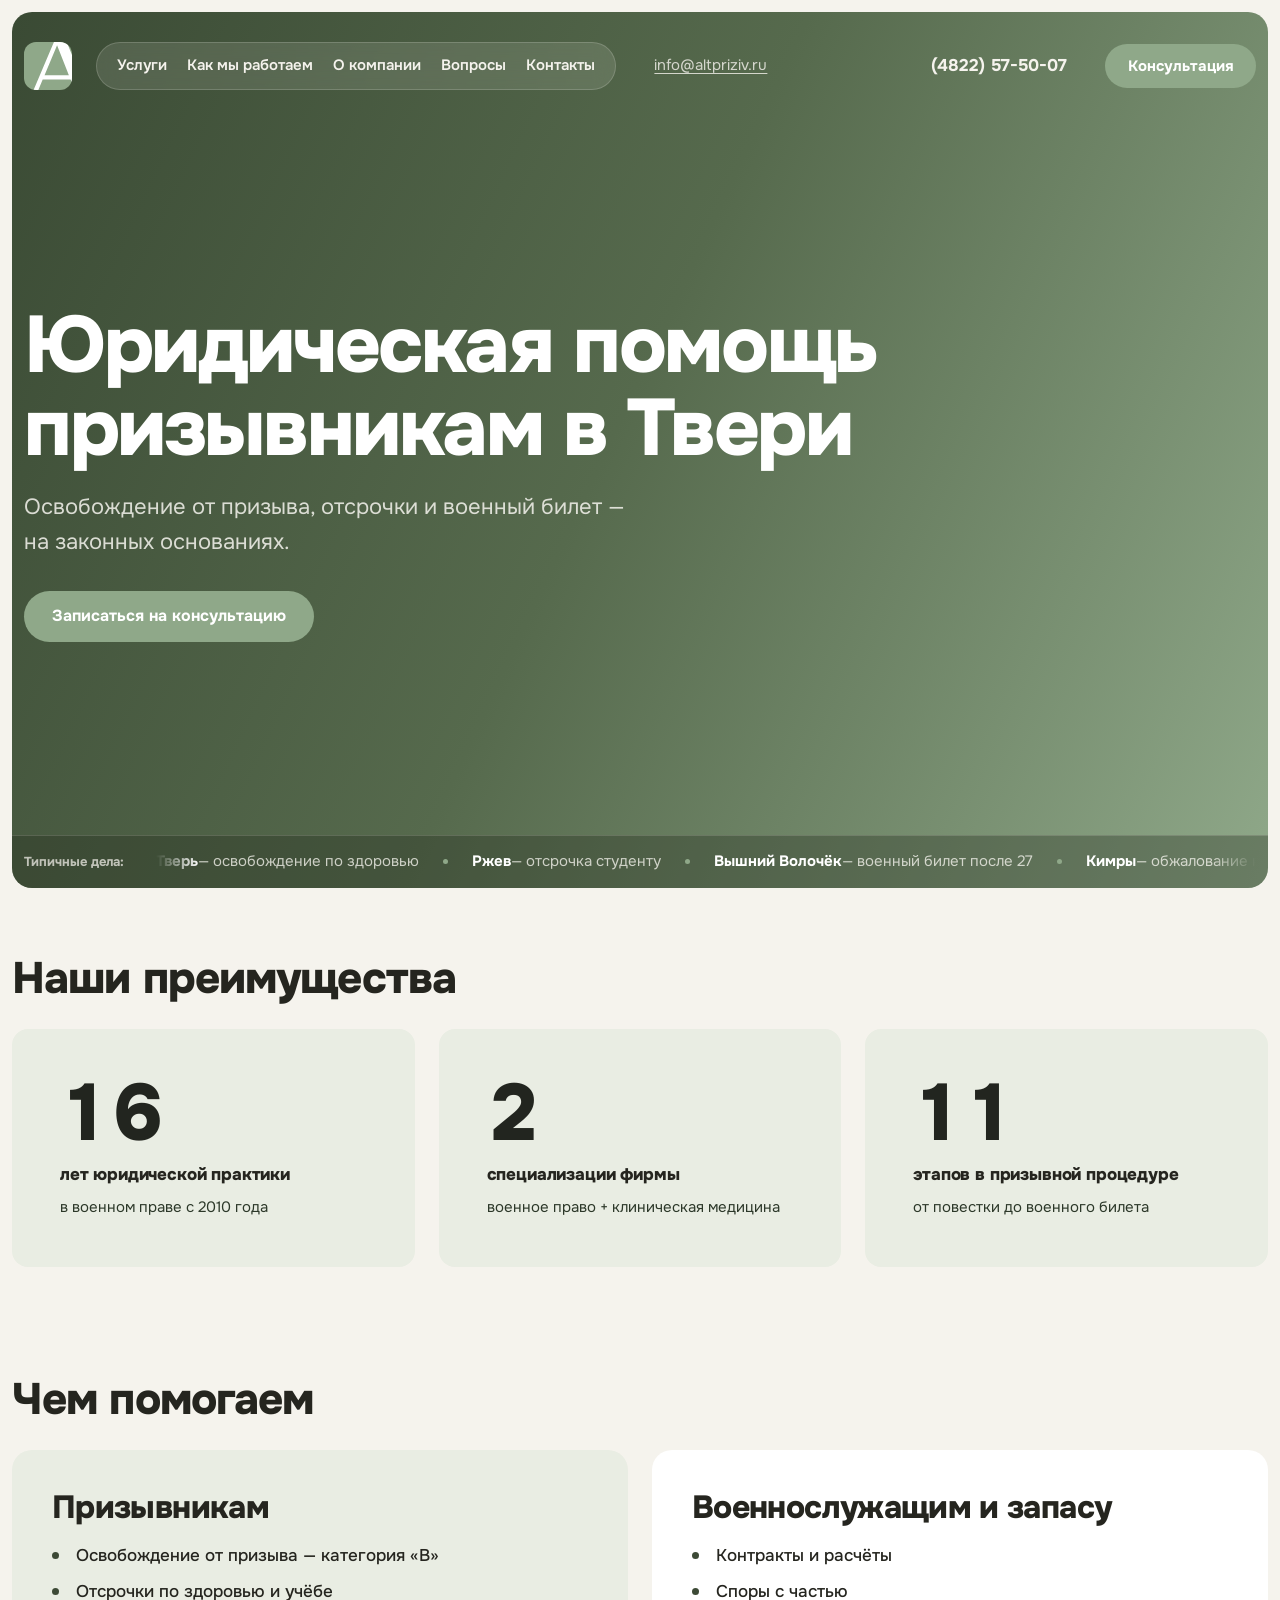
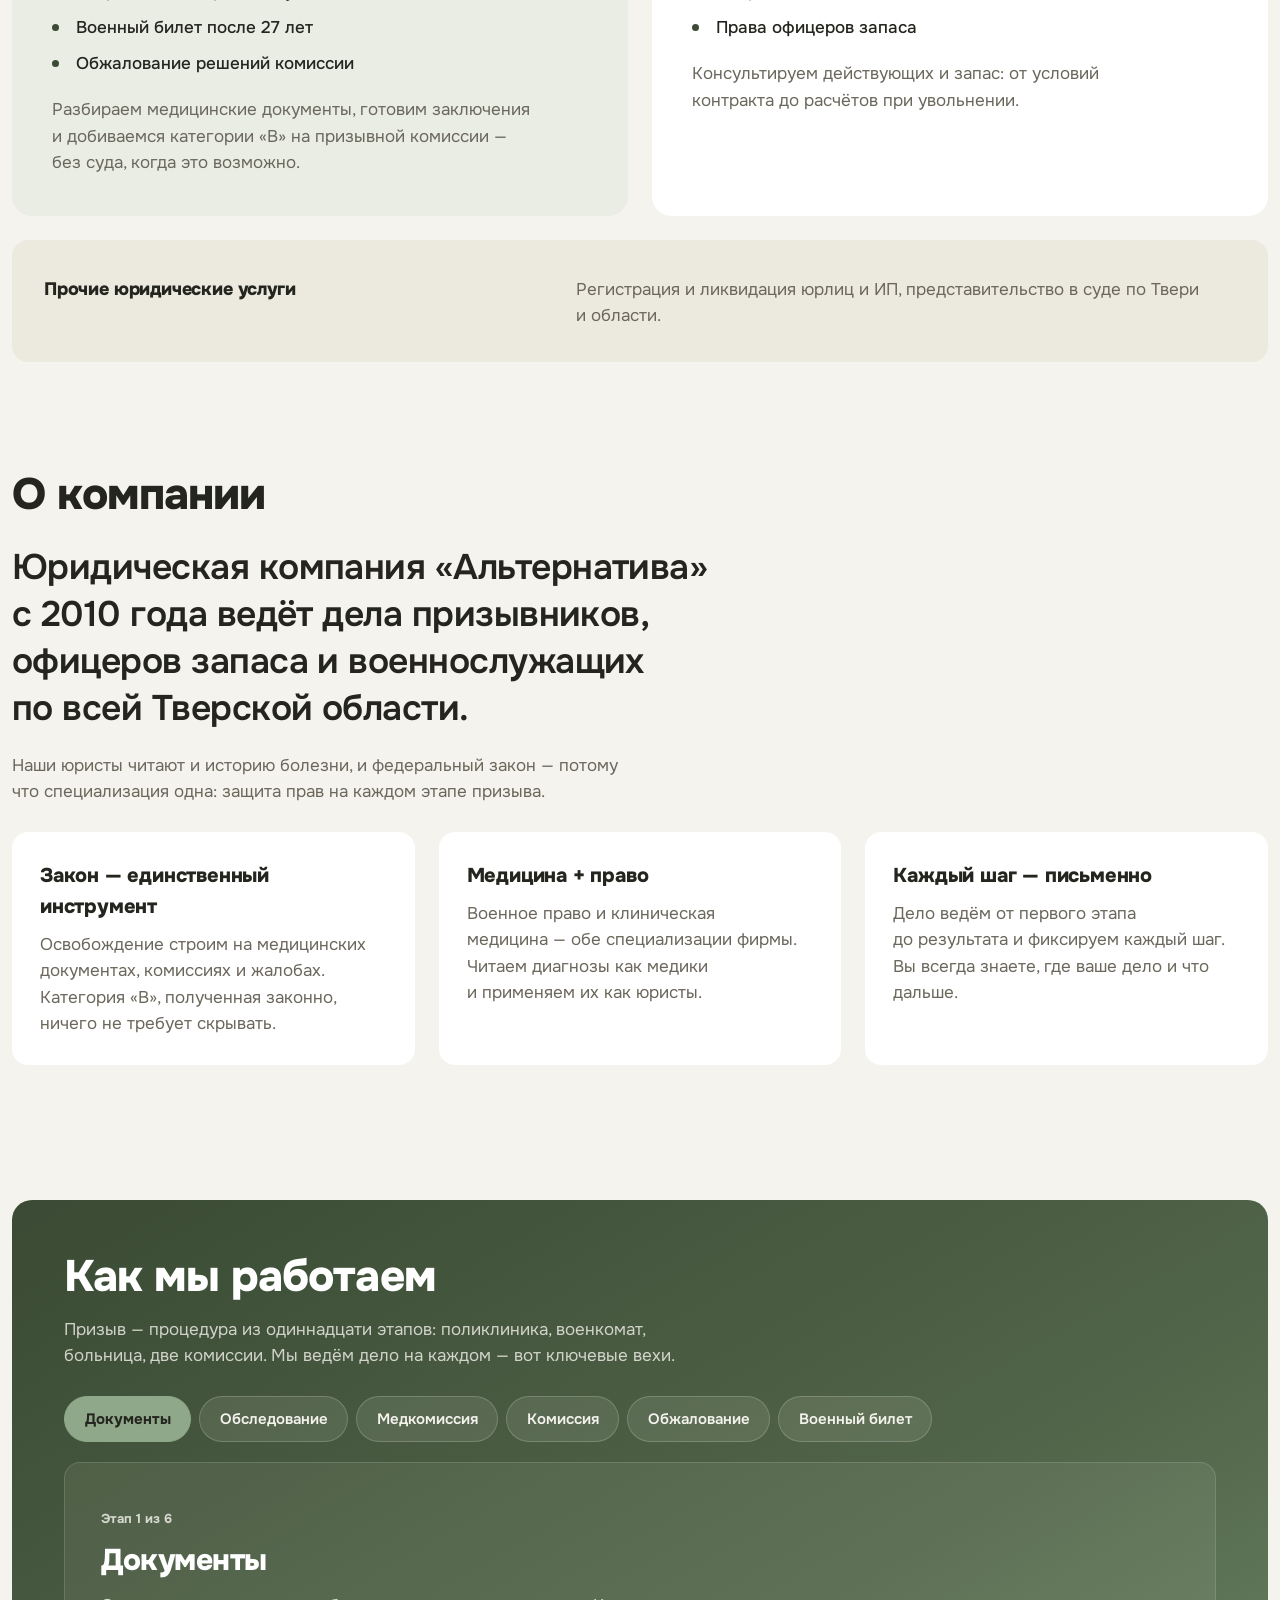
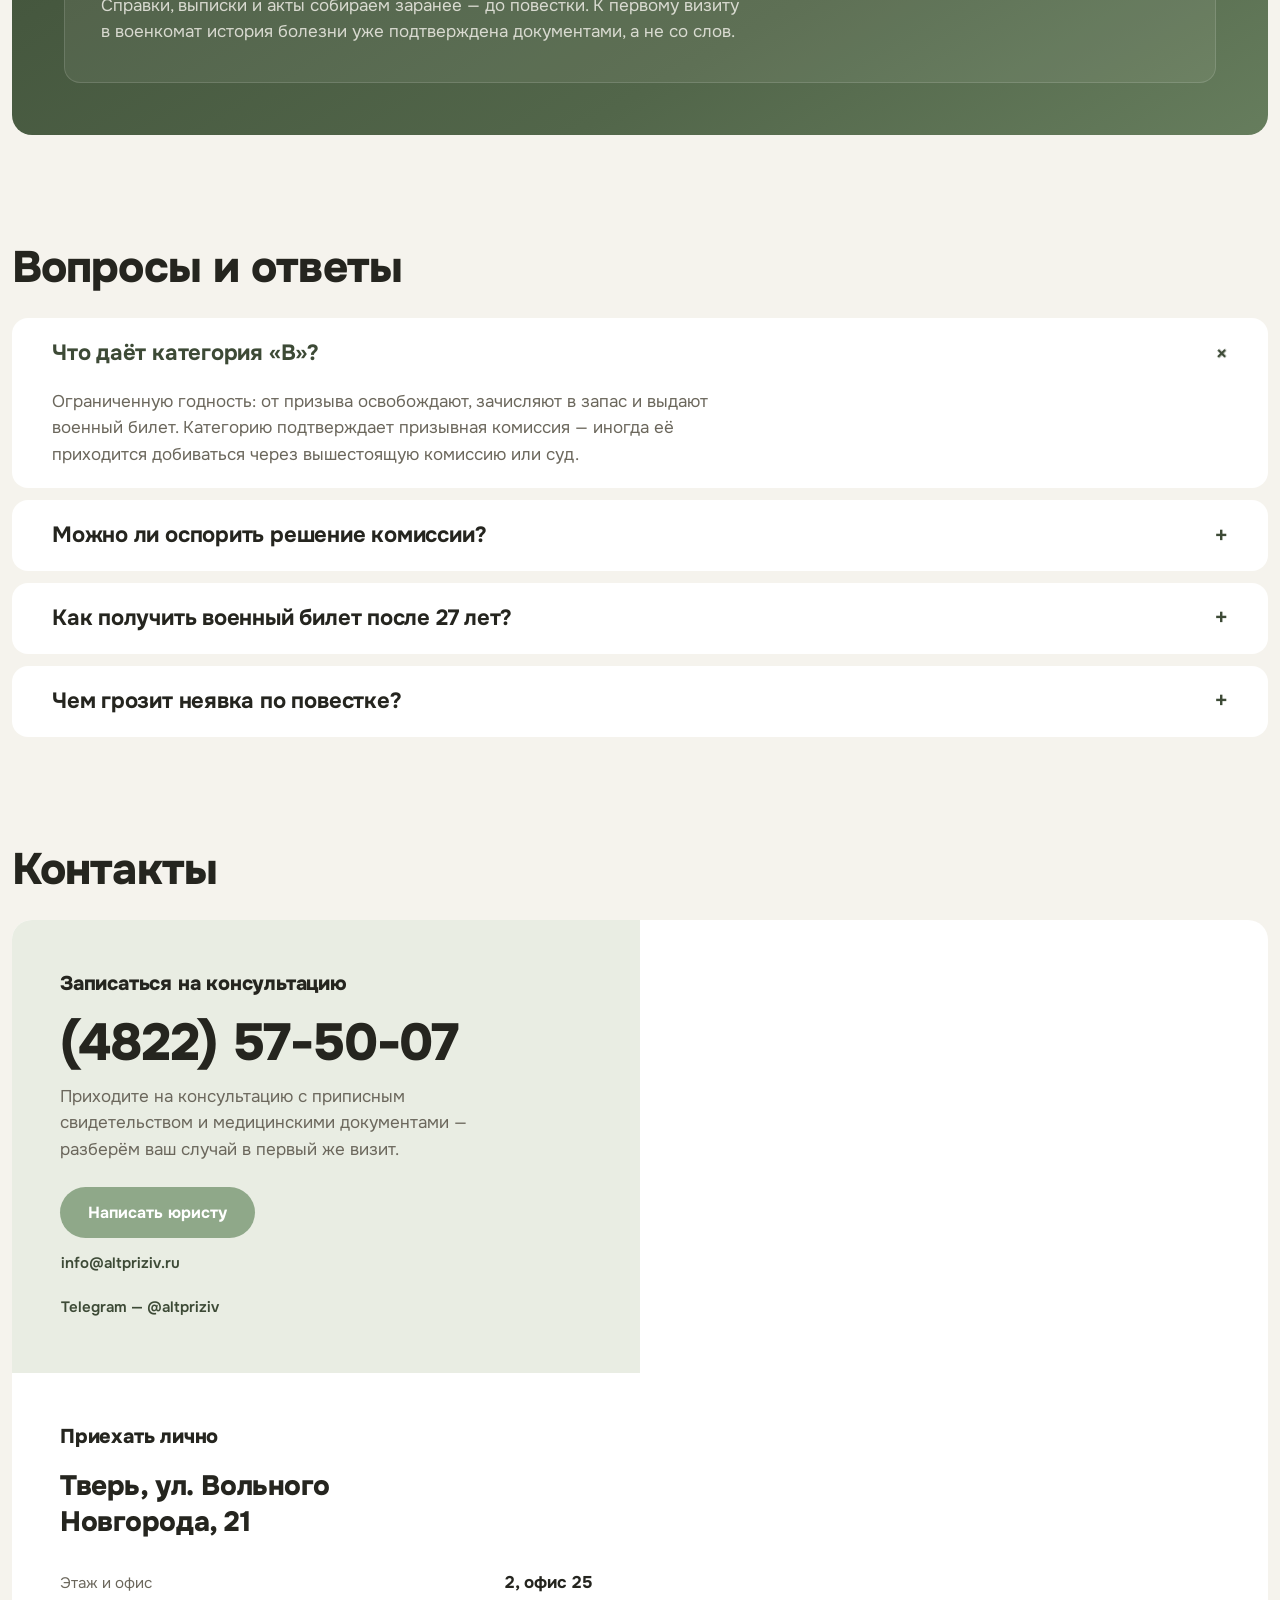
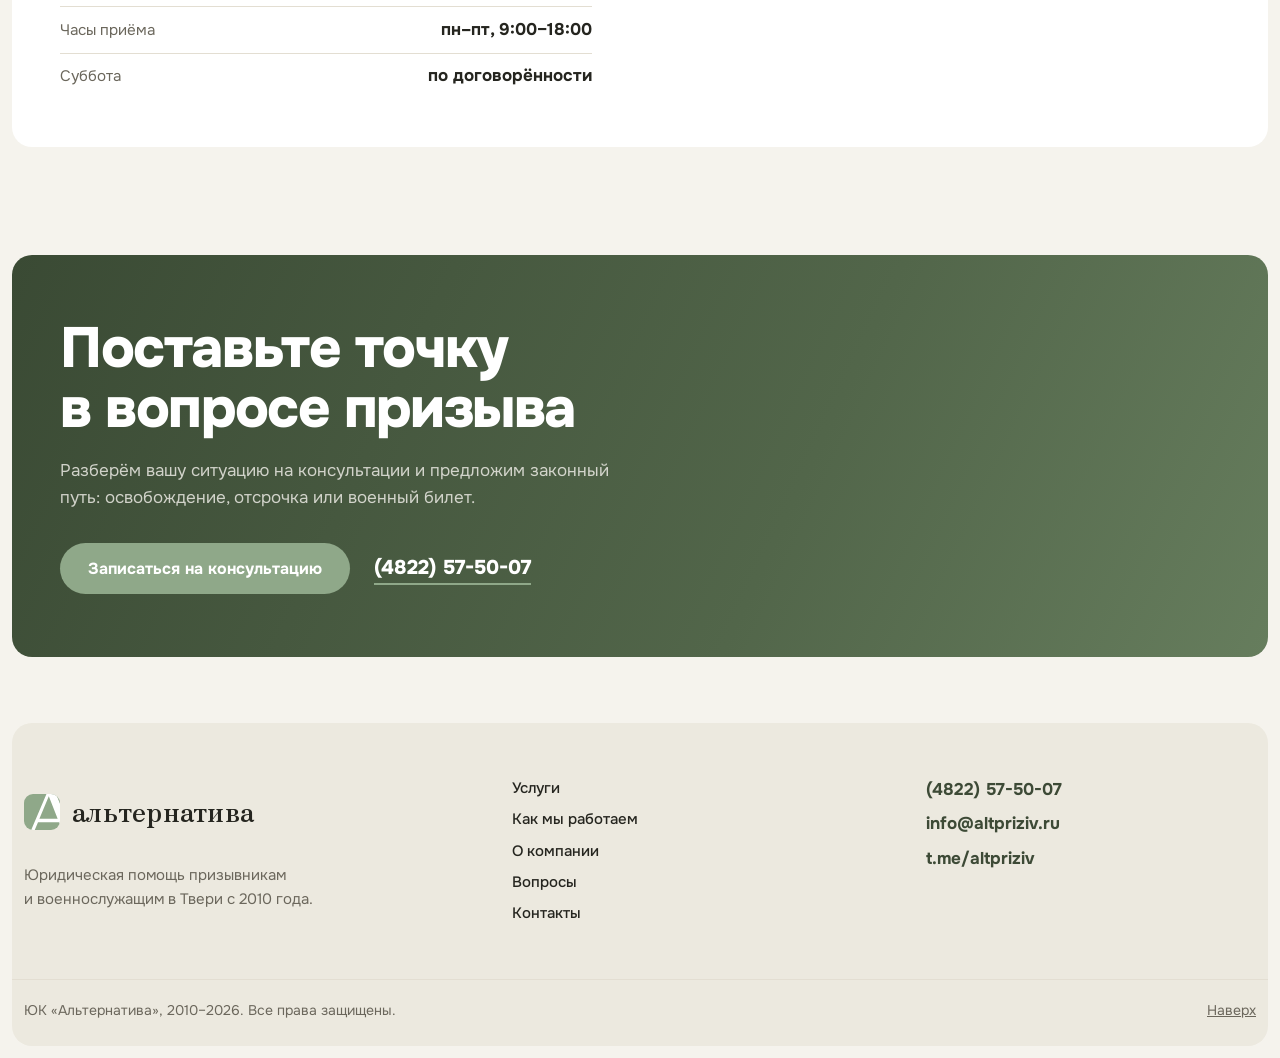
==== index.html @ 6292f409 "🔥 fix: remove ticket illustrations from service cards" ====
<!doctype html>
<html lang="ru">
<head>
  <meta charset="utf-8">
  <meta name="viewport" content="width=device-width, initial-scale=1">
  <title>Альтернатива — юридическая помощь призывникам и военнослужащим в Твери</title>
  <meta name="description" content="ЮК «Альтернатива»: освобождение от призыва, отсрочки, военный билет. Военное право и клиническая медицина, Тверь, с 2010 года.">
  <link rel="icon" href="assets/logo.svg">
  <link rel="preconnect" href="https://fonts.googleapis.com">
  <link rel="preconnect" href="https://fonts.gstatic.com" crossorigin>
  <link href="https://fonts.googleapis.com/css2?family=Onest:wght@400;500;600;700;800&family=Zen+Antique&display=swap" rel="stylesheet">
  <link rel="stylesheet" href="css/style.css">
</head>
<body>

<main id="top">

  <!-- Герой: баннер по экрану — заголовок, статистика со счётчиками, лента типичных дел -->
  <section class="hero">
    <header class="site-header">
  <div class="container header__row">    <div class="header__group">
      <a class="header__brand" href="#top" aria-label="альтернатива — на главную">
        <img src="assets/logo.svg" alt="Логотип «альтернатива»" width="44" height="44">
      </a>
      <nav class="header__nav" aria-label="Разделы">
        <a href="#services">Услуги</a>
        <a href="#path">Как мы работаем</a>
        <a href="#about">О компании</a>
        <a href="#faq">Вопросы</a>
        <a href="#contact">Контакты</a>
      </nav>
    </div>
    <div class="header__contacts">
      <a class="header__mail" href="mailto:info@altpriziv.ru">info@altpriziv.ru</a>
      <a class="header__phone" href="tel:+74822575007">(4822) 57-50-07</a>
    </div>
    <a class="btn btn--sm" href="#contact">Консультация</a>
    <button class="header__menu" type="button" aria-expanded="false" aria-controls="menu-sheet">Меню</button>
  </div>
  <div class="container menu-sheet" id="menu-sheet" hidden>
    <a href="#services">Услуги</a>
    <a href="#path">Как мы работаем</a>
    <a href="#about">О компании</a>
    <a href="#faq">Вопросы</a>
    <a href="#contact">Контакты</a>
    <a href="mailto:info@altpriziv.ru">info@altpriziv.ru</a>
    <a href="tel:+74822575007">(4822) 57-50-07</a>
  </div>
</header>

    <div class="container hero__inner">
      <h1>Юридическая помощь призывникам в&nbsp;Твери</h1>
      <p class="hero__lead">Освобождение от&nbsp;призыва, отсрочки и&nbsp;военный билет&nbsp;— на&nbsp;законных основаниях.</p>
      <div class="hero__actions">
        <a class="btn" href="#contact">Записаться на консультацию</a>
      </div>
    </div>

    <div class="hero__ticker" aria-label="Типичные дела фирмы">
      <div class="container ticker__wrap">
        <span class="ticker__tag">Типичные дела:</span>
        <div class="ticker__viewport">
          <div class="ticker__track">
            <div class="ticker__group">
              <span class="ticker__item"><strong>Тверь</strong> — освобождение по здоровью</span>
              <span class="ticker__item"><strong>Ржев</strong> — отсрочка студенту</span>
              <span class="ticker__item"><strong>Вышний Волочёк</strong> — военный билет после 27</span>
              <span class="ticker__item"><strong>Кимры</strong> — обжалование комиссии</span>
              <span class="ticker__item"><strong>Торжок</strong> — категория «В» через жалобу</span>
              <span class="ticker__item"><strong>Бежецк</strong> — защита военнослужащего</span>
            </div>
            <div class="ticker__group" aria-hidden="true">
              <span class="ticker__item"><strong>Тверь</strong> — освобождение по здоровью</span>
              <span class="ticker__item"><strong>Ржев</strong> — отсрочка студенту</span>
              <span class="ticker__item"><strong>Вышний Волочёк</strong> — военный билет после 27</span>
              <span class="ticker__item"><strong>Кимры</strong> — обжалование комиссии</span>
              <span class="ticker__item"><strong>Торжок</strong> — категория «В» через жалобу</span>
              <span class="ticker__item"><strong>Бежецк</strong> — защита военнослужащего</span>
            </div>
          </div>
        </div>
      </div>
    </div>
  </section>

  <!-- Наши преимущества: мятные поля с тёмными цифрами -->
  <section class="advantages container" aria-labelledby="advantages-title">
    <h2 class="section-title" id="advantages-title">Наши преимущества</h2>
    <div class="advantages__grid">
      <article class="adv">
        <span class="adv__num" data-count="16">16</span>
        <h3 class="adv__title">лет юридической практики</h3>
        <p class="adv__note">в военном праве с 2010 года</p>
      </article>
      <article class="adv">
        <span class="adv__num" data-count="2">2</span>
        <h3 class="adv__title">специализации фирмы</h3>
        <p class="adv__note">военное право + клиническая медицина</p>
      </article>
      <article class="adv">
        <span class="adv__num" data-count="11">11</span>
        <h3 class="adv__title">этапов в призывной процедуре</h3>
        <p class="adv__note">от повестки до военного билета</p>
      </article>
    </div>
  </section>

  <!-- Чем помогаем: две большие карточки-направления, как бренд-карточки на референсе -->
  <section class="services container" id="services">
    <h2 class="section-title">Чем помогаем</h2>
    <div class="brandcards">
      <article class="brandcard brandcard--mint">
        <div class="brandcard__body">
          <h3>Призывникам</h3>
          <ul class="brandcard__list">
            <li>Освобождение от призыва — категория «В»</li>
            <li>Отсрочки по здоровью и учёбе</li>
            <li>Военный билет после 27 лет</li>
            <li>Обжалование решений комиссии</li>
          </ul>
          <p class="brandcard__note">Разбираем медицинские документы, готовим заключения и&nbsp;добиваемся категории «В» на&nbsp;призывной комиссии&nbsp;— без суда, когда это возможно.</p>
        </div>
      </article>
      <article class="brandcard brandcard--paper">
        <div class="brandcard__body">
          <h3>Военнослужащим и&nbsp;запасу</h3>
          <ul class="brandcard__list">
            <li>Контракты и расчёты</li>
            <li>Споры с частью</li>
            <li>Права офицеров запаса</li>
          </ul>
          <p class="brandcard__note">Консультируем действующих и&nbsp;запас: от&nbsp;условий контракта до&nbsp;расчётов при&nbsp;увольнении.</p>
        </div>
      </article>
    </div>
    <aside class="services-extra">
      <h3>Прочие юридические услуги</h3>
      <p>Регистрация и&nbsp;ликвидация юрлиц и&nbsp;ИП, представительство в&nbsp;суде по&nbsp;Твери и&nbsp;области.</p>
    </aside>
  </section>

  <!-- О компании: манифест + три принципа, как «Принципы — наш фундамент» на референсе -->
  <section class="about container" id="about">
    <h2 class="section-title">О компании</h2>
    <p class="about-lede">Юридическая компания «Альтернатива» с&nbsp;2010&nbsp;года ведёт дела призывников, офицеров запаса и&nbsp;военнослужащих по&nbsp;всей Тверской области.</p>
    <p class="about-add">Наши юристы читают и&nbsp;историю болезни, и&nbsp;федеральный закон&nbsp;— потому что специализация одна: защита прав на&nbsp;каждом этапе призыва.</p>
    <div class="principles">
      <article class="principle">
        <h3>Закон — единственный инструмент</h3>
        <p>Освобождение строим на&nbsp;медицинских документах, комиссиях и&nbsp;жалобах. Категория «В», полученная законно, ничего не&nbsp;требует скрывать.</p>
      </article>
      <article class="principle">
        <h3>Медицина + право</h3>
        <p>Военное право и&nbsp;клиническая медицина&nbsp;— обе специализации фирмы. Читаем диагнозы как медики и&nbsp;применяем их как юристы.</p>
      </article>
      <article class="principle">
        <h3>Каждый шаг — письменно</h3>
        <p>Дело ведём от&nbsp;первого этапа до&nbsp;результата и&nbsp;фиксируем каждый шаг. Вы&nbsp;всегда знаете, где&nbsp;ваше дело и&nbsp;что дальше.</p>
      </article>
    </div>
  </section>

  <!-- Как мы работаем: интерактивный таймлайн этапов, как «Наша история» на референсе -->
  <section class="path container" id="path">
    <div class="path-panel">
      <h2 class="section-title">Как мы работаем</h2>
      <p class="path-lead">Призыв&nbsp;— процедура из&nbsp;одиннадцати этапов: поликлиника, военкомат, больница, две комиссии. Мы&nbsp;ведём дело на&nbsp;каждом&nbsp;— вот ключевые вехи.</p>
      <div class="timeline">
        <button class="chip is-active" type="button" data-stage="stage-1" aria-controls="stage-1" aria-pressed="true">Документы</button>
        <button class="chip" type="button" data-stage="stage-2" aria-controls="stage-2" aria-pressed="false">Обследование</button>
        <button class="chip" type="button" data-stage="stage-3" aria-controls="stage-3" aria-pressed="false">Медкомиссия</button>
        <button class="chip" type="button" data-stage="stage-4" aria-controls="stage-4" aria-pressed="false">Комиссия</button>
        <button class="chip" type="button" data-stage="stage-5" aria-controls="stage-5" aria-pressed="false">Обжалование</button>
        <button class="chip" type="button" data-stage="stage-6" aria-controls="stage-6" aria-pressed="false">Военный билет</button>
      </div>
      <div class="stages">
        <div class="stage" id="stage-1">
          <p class="stage__num">Этап 1 из 6</p>
          <h3>Документы</h3>
          <p>Справки, выписки и&nbsp;акты собираем заранее&nbsp;— до&nbsp;повестки. К&nbsp;первому визиту в&nbsp;военкомат история болезни уже подтверждена документами, а&nbsp;не&nbsp;со&nbsp;слов.</p>
        </div>
        <div class="stage" id="stage-2" hidden>
          <p class="stage__num">Этап 2 из 6</p>
          <h3>Обследование</h3>
          <p>Диагноз подтверждаем актуальным обследованием: свежие выписки и&nbsp;заключения&nbsp;— то, что медкомиссия примет как доказательство.</p>
        </div>
        <div class="stage" id="stage-3" hidden>
          <p class="stage__num">Этап 3 из 6</p>
          <h3>Медкомиссия</h3>
          <p>На&nbsp;освидетельствовании врачи видят ваши диагнозы, а&nbsp;не&nbsp;общий анамнез. Заявляем категорию «В» и&nbsp;аргументируем её документами.</p>
        </div>
        <div class="stage" id="stage-4" hidden>
          <p class="stage__num">Этап 4 из 6</p>
          <h3>Призывная комиссия</h3>
          <p>Комиссия выносит решение о&nbsp;категории годности. Если оно в&nbsp;вашу пользу&nbsp;— идём за&nbsp;билетом; если нет&nbsp;— готовим обжалование.</p>
        </div>
        <div class="stage" id="stage-5" hidden>
          <p class="stage__num">Этап 5 из 6</p>
          <h3>Обжалование</h3>
          <p>Жалоба в&nbsp;вышестоящую комиссию или&nbsp;суд. До&nbsp;вынесения нового решения исполнение обжалованного приостанавливается.</p>
        </div>
        <div class="stage" id="stage-6" hidden>
          <p class="stage__num">Этап 6 из 6</p>
          <h3>Военный билет</h3>
          <p>Категория «В» подтверждена: зачисление в&nbsp;запас и&nbsp;выдача военного билета. Точка в&nbsp;вопросе призыва&nbsp;— законным путём.</p>
        </div>
      </div>
    </div>
  </section>

  <!-- Вопросы и ответы -->
  <section class="faq container" id="faq">
    <h2 class="section-title">Вопросы и&nbsp;ответы</h2>
    <div class="faq-sheet">
      <details class="faq-card" open>
        <summary>Что даёт категория «В»?</summary>
        <p class="faq-a">Ограниченную годность: от&nbsp;призыва освобождают, зачисляют в&nbsp;запас и&nbsp;выдают военный билет. Категорию подтверждает призывная комиссия&nbsp;— иногда её приходится добиваться через вышестоящую комиссию или суд.</p>
      </details>
      <details class="faq-card">
        <summary>Можно ли оспорить решение комиссии?</summary>
        <p class="faq-a">Да. Жалоба подаётся в&nbsp;вышестоящую призывную комиссию или сразу в&nbsp;суд. До&nbsp;вынесения нового решения выполнение обжалованного решения приостанавливается.</p>
      </details>
      <details class="faq-card">
        <summary>Как получить военный билет после 27&nbsp;лет?</summary>
        <p class="faq-a">После 27&nbsp;лет вас уже не&nbsp;призывают, но&nbsp;военный билет обязаны выдать. На&nbsp;практике военкомат запрашивает объяснения пропуска призывов&nbsp;— в&nbsp;разговоре с&nbsp;ним лучше приходить с&nbsp;юристом.</p>
      </details>
      <details class="faq-card">
        <summary>Чем грозит неявка по повестке?</summary>
        <p class="faq-a">Административной ответственностью по&nbsp;ст.&nbsp;21.5 КоАП. Систематическое уклонение от&nbsp;призыва&nbsp;— уже уголовная ст.&nbsp;328 УК&nbsp;РФ. Если явиться не&nbsp;можете, сообщите об&nbsp;этом письменно.</p>
      </details>
    </div>
  </section>

  <!-- Контакты -->
  <section class="contact container" id="contact">
    <h2 class="section-title">Контакты</h2>
    <div class="find-panel">
      <div class="find-call">
        <h3 class="find-heading">Записаться на&nbsp;консультацию</h3>
        <a class="find-phone" href="tel:+74822575007">(4822) 57-50-07</a>
        <p class="find-note">Приходите на&nbsp;консультацию с&nbsp;приписным свидетельством и&nbsp;медицинскими документами&nbsp;— разберём ваш случай в&nbsp;первый&nbsp;же визит.</p>
        <div class="find-actions">
          <a class="btn" href="mailto:info@altpriziv.ru?subject=Консультация&body=Телефон:%20">Написать юристу</a>
          <a class="find-pill" href="mailto:info@altpriziv.ru">info@altpriziv.ru</a>
          <a class="find-pill" href="https://t.me/altpriziv">Telegram — @altpriziv</a>
        </div>
      </div>
      <div class="find-visit">
        <h3 class="find-heading">Приехать лично</h3>
        <p class="find-addr">Тверь, ул.&nbsp;Вольного Новгорода, 21</p>
        <dl class="find-facts">
          <div class="fact-row"><dt>Этаж и офис</dt><dd>2, офис 25</dd></div>
          <div class="fact-row"><dt>Часы приёма</dt><dd>пн–пт, 9:00–18:00</dd></div>
          <div class="fact-row"><dt>Суббота</dt><dd>по договорённости</dd></div>
        </dl>
      </div>
      <div class="find-maprow">
        <div class="find-map">
          <iframe src="https://yandex.ru/map-widget/v1/?z=17&text=%D0%A2%D0%B2%D0%B5%D1%80%D1%8C%2C%20%D1%83%D0%BB%D0%B8%D1%86%D0%B0%20%D0%92%D0%BE%D0%BB%D1%8C%D0%BD%D0%BE%D0%B3%D0%BE%20%D0%9D%D0%BE%D0%B2%D0%B3%D0%BE%D1%80%D0%BE%D0%B4%D0%B0%2C%2021" title="Карта: офис на улице Вольного Новгорода, 21" loading="lazy" allowfullscreen></iframe>
        </div>
      </div>
    </div>
  </section>

  <!-- Финальный призыв, как последний блок референса -->
  <section class="cta container" aria-label="Записаться на консультацию">
    <div class="cta-panel">
      <h2>Поставьте точку в&nbsp;вопросе призыва</h2>
      <p>Разберём вашу ситуацию на&nbsp;консультации и&nbsp;предложим законный путь: освобождение, отсрочка или&nbsp;военный билет.</p>
      <div class="cta-actions">
        <a class="btn" href="#contact">Записаться на консультацию</a>
        <a class="cta-phone" href="tel:+74822575007">(4822) 57-50-07</a>
      </div>
    </div>
  </section>

</main>

<footer class="site-footer">
  <div class="container footer__grid">
    <div class="footer__brand">
      <img src="assets/logo.svg" alt="" width="36" height="36">
      <p class="footer__name">альтернатива</p>
      <p>Юридическая помощь призывникам и&nbsp;военнослужащим в&nbsp;Твери с&nbsp;2010&nbsp;года.</p>
    </div>
    <nav class="footer__nav" aria-label="Разделы">
      <a href="#services">Услуги</a>
      <a href="#path">Как мы работаем</a>
      <a href="#about">О компании</a>
      <a href="#faq">Вопросы</a>
      <a href="#contact">Контакты</a>
    </nav>
    <div class="footer__contacts">
      <a href="tel:+74822575007">(4822) 57-50-07</a>
      <a href="mailto:info@altpriziv.ru">info@altpriziv.ru</a>
      <a href="https://t.me/altpriziv">t.me/altpriziv</a>
    </div>
  </div>
  <div class="container footer__legal">
    <p>ЮК «Альтернатива», 2010–2026. Все права защищены.</p>
    <a href="#top">Наверх</a>
  </div>
</footer>

<script src="js/main.js"></script>
</body>
</html>
---- css/style.css ----
/* ЮК «Альтернатива» — лендинг в пластике dodobrands.io:
   кремовый фон, жирный гротеск Onest, панельные радиусы, пилюли,
   счётчики в герое и бегущая лента. Палитра бренда: шалфейный зелёный
   (фон логотипа #8FA889 — он же акцент), красная книжечка военного билета. */

/* ===== tokens ===== */
:root {
  --bg: #f5f3ed;            /* кремовый фон (как на референсе) */
  --surface: #ece9df;       /* кремовый потемнее — широкие ленты, футер */
  --paper: #ffffff;         /* белые карточки поверх крема */
  --ink: #25251f;
  --muted: #6b675c;
  --rule: #e3ded2;          /* светлые линейки на светлом */
  --tint: #e9ede3;          /* ментоловый тинт из баннера */
  --deep: #3d4a36;          /* глубокий шалфейный — текстовые акценты на светлом */
  --deep-dark: #22251f;     /* тёмный текст-ховер на светлом */
  --accent: #8fa889;        /* шалфейный — фон логотипа; основные кнопки, акценты */
  --accent-dark: #71906b;
  --stamp: #b5382d;         /* красная книжечка билета */
  --grow: #cbe29d;          /* мятные пилюли-подписи статистики */
  --grow-ink: #2c3829;
  --cream: #f5f3ed;         /* светлый текст на тёмных панелях */

  --font: "Onest", "Helvetica Neue", Arial, sans-serif;
  --font-brand: "Zen Antique", Georgia, "Times New Roman", serif; /* логотип-словесник */

  --container: 1320px;
  --margin: clamp(0.5rem, 1.2vw, 0.75rem);

  /* радиусы: панели 20, карточки 16, мелочи 10, кнопки-пилюли */
  --radius: 10px;
  --radius-lg: 16px;
  --radius-xl: 20px;

  /* шкала отступов, базовый шаг 4px */
  --space-1: 0.25rem;
  --space-2: 0.5rem;
  --space-3: 0.75rem;
  --space-4: 1rem;
  --space-5: 1.25rem;
  --space-6: 1.5rem;
  --space-7: 2rem;
  --space-8: 2.5rem;
  --space-9: 3rem;
  --space-10: 4rem;

  /* семантический ритм */
  --section-block: clamp(2.25rem, 6vh, 4rem);    /* вертикальный шаг между секциями */
  --heading-gap: clamp(1.25rem, 3vh, 2rem);      /* заголовок секции → панель */
  --panel-pad: clamp(1.25rem, 3vw, 2rem);
  --panel-pad-x: clamp(1.25rem, 3.5vw, 2.5rem);
  --panel-pad-lg: clamp(1.5rem, 4.5vw, 3rem);
  --grid-gap: clamp(1.25rem, 3vw, 1.5rem);      /* межкарточный воздух */

  --fs-small: 0.875rem;
  --fs-body: clamp(1rem, 0.96rem + 0.2vw, 1.0625rem);
  --fs-lead: clamp(1.125rem, 1rem + 0.6vw, 1.375rem);
  --fs-h2: clamp(1.75rem, 1.3rem + 2vw, 2.75rem);
  --fs-h1: clamp(2.375rem, 1.2rem + 5vw, 5rem);
  --fs-stat: clamp(2.5rem, 1.5rem + 3.5vw, 4.5rem);
}

/* ===== foundation ===== */
*, *::before, *::after { box-sizing: border-box; }
html { scroll-behavior: smooth; }
body {
  margin: 0;
  font-family: var(--font);
  font-size: var(--fs-body);
  line-height: 1.55;
  color: var(--ink);
  background: var(--bg);
  -webkit-font-smoothing: antialiased;
}
img, svg { display: block; max-width: 100%; height: auto; }
h1, h2, h3, p, ul, dl, figure { margin: 0; }
ul { padding: 0; list-style: none; }
a { color: inherit; }
:focus-visible { outline: 3px solid var(--ink); outline-offset: 2px; }
::selection { background: var(--accent); color: var(--ink); }

.container { max-width: var(--container); margin-inline: auto; padding-inline: var(--margin); }
.sr-only {
  position: absolute; width: 1px; height: 1px; margin: -1px;
  clip-path: inset(50%); overflow: hidden; white-space: nowrap;
}

h1, .section-title { font-weight: 800; letter-spacing: -0.02em; line-height: 1.1; text-wrap: balance; }
h1 { font-size: var(--fs-h1); letter-spacing: -0.03em; line-height: 1.04; }
.section-title { font-size: var(--fs-h2); }

/* кнопки: шалфейные пилюли с белым текстом */
.btn {
  display: inline-flex; align-items: center; justify-content: center;
  background: var(--accent); color: #fff;
  font-weight: 700; font-size: 1rem; line-height: 1;
  padding: 1.1em 1.75em; border: 0; border-radius: 999px;
  text-decoration: none; cursor: pointer;
  transition: background 0.18s ease, transform 0.15s ease;
}
.btn:hover { background: #5d7d57; }
.btn:active { transform: translateY(1px); }
.btn--sm { font-size: 0.9375rem; padding: 0.95em 1.5em; }

/* ===== header ===== */
.site-header {
  position: absolute; top: 0; left: 0; right: 0; z-index: 10;
  padding-top: clamp(0.75rem, 2vh, 1.25rem);
  --header-h: 48px;
}
.site-header :focus-visible { outline-color: var(--cream); }
.header__row { display: flex; align-items: center; padding-block: var(--space-3); }
.header__group { display: flex; align-items: center; gap: var(--space-6); }
.header__brand { display: flex; align-items: center; }
.header__brand img { width: var(--header-h); height: var(--header-h); border-radius: 12px; }
.header__nav {
  display: flex; align-items: center; gap: var(--space-5);
  height: var(--header-h);
  font-size: 0.9375rem; font-weight: 600;
  background: rgba(245, 243, 237, 0.12);
  border: 1px solid rgba(245, 243, 237, 0.18);
  backdrop-filter: blur(10px);
  -webkit-backdrop-filter: blur(10px);
  border-radius: 999px;
  padding: 0 var(--space-5);
}
.header__nav a { display: inline-flex; align-items: center; height: var(--header-h); text-decoration: none; color: var(--cream); transition: color 0.15s; }
.header__nav a:hover { color: #fff; }
.header__contacts {
  flex: 1; height: var(--header-h);
  display: flex; align-items: center; justify-content: space-between;
  margin-inline: clamp(var(--space-4), 3vw, var(--space-8));
}
.header__mail { font-size: 0.9375rem; color: rgba(245, 243, 237, 0.8); text-decoration: underline; text-underline-offset: 0.2em; }
.header__mail:hover { color: #fff; }
.header__phone { font-weight: 700; color: var(--cream); text-decoration: none; white-space: nowrap; }
.header__phone:hover { color: #fff; }
.header__menu { display: none; }
.menu-sheet { display: none; }

/* ===== hero ===== */
/* баннер по экрану: отступы сверху и снизу равны, градиент в цветах проекта */
.hero {
  position: relative;
  display: flex; flex-direction: column;
  margin: var(--margin);
  border-radius: var(--radius-xl);
  overflow: clip;
  background: linear-gradient(115deg, #3a4a34 0%, #566a4d 48%, #8fa889 100%); /* taste-skill-ignore — градиент в шалфейной гамме логотипа */
  min-height: calc(100svh - 2 * var(--margin));
}
.hero :focus-visible { outline-color: var(--cream); }
.hero__inner {
  flex: 1; display: grid; align-content: center; width: 100%;
  padding-top: clamp(7rem, 16vh, 10rem); /* запас под абсолютную шапку */
  padding-bottom: clamp(2rem, 5vh, 3.5rem);
}
.hero__inner h1 { color: #fff; max-width: 18ch; }
.hero__lead {
  margin-top: var(--space-5);
  font-size: var(--fs-lead);
  max-width: 44ch;
  color: rgba(245, 243, 237, 0.85);
}
.hero__actions { margin-top: var(--space-7); display: flex; align-items: center; gap: var(--space-6); flex-wrap: wrap; }

/* ===== advantages: мятные поля — панели тинта, тёмные цифры ===== */
.advantages__grid {
  margin-top: var(--heading-gap);
  display: grid; grid-template-columns: repeat(3, minmax(0, 1fr));
  gap: var(--grid-gap);
  align-items: start;
}
.adv {
  background: var(--tint);
  border-radius: var(--radius-lg);
  padding: var(--panel-pad-lg);
  display: grid; gap: 0.45rem; justify-items: start; align-content: start;
}
.adv__num {
  font-weight: 800; line-height: 0.9; letter-spacing: -0.03em;
  font-variant-numeric: tabular-nums;
  color: var(--deep-dark);
  font-size: clamp(3rem, 1rem + 5vw, 5.5rem);
}
.adv__title { font-size: 1.0625rem; font-weight: 800; letter-spacing: -0.01em; margin-top: 0.35rem; }
.adv__note { color: var(--grow-ink); font-size: 0.9375rem; }

/* лента типичных дел: бегущая строка по нижней кромке баннера */
.hero__ticker {
  border-top: 1px solid rgba(245, 243, 237, 0.16); /* taste-skill-ignore — кромка ленты на тёмном баннере */
  background: rgba(35, 45, 31, 0.35); /* шалфейно-тёмная подложка ленты */
}
.ticker__wrap { display: flex; align-items: center; gap: clamp(1rem, 2.5vw, 2rem); padding-block: 0.9rem; }
.ticker__tag { flex: none; font-size: 0.8125rem; font-weight: 700; color: rgba(245, 243, 237, 0.72); white-space: nowrap; }
.ticker__viewport {
  flex: 1; min-width: 0; overflow: hidden;
  -webkit-mask-image: linear-gradient(90deg, transparent, #000 4%, #000 96%, transparent); /* taste-skill-ignore — маска растворения краёв ленты, не визуальный градиент */
  mask-image: linear-gradient(90deg, transparent, #000 4%, #000 96%, transparent);
}
.ticker__track { display: flex; width: max-content; animation: ticker 42s linear infinite; }
.hero__ticker:hover .ticker__track { animation-play-state: paused; }
.ticker__group { display: flex; align-items: center; }
.ticker__item {
  display: inline-flex; align-items: baseline; white-space: nowrap;
  font-size: 0.9375rem; color: rgba(245, 243, 237, 0.78);
}
.ticker__item strong { color: #fff; font-weight: 700; }
.ticker__item::after {
  content: ""; flex: none; align-self: center;
  width: 5px; height: 5px; border-radius: 50%;
  background: var(--accent);
  margin-inline: 1.6em;
}
@keyframes ticker { to { transform: translateX(-50%); } }

/* ===== sections common ===== */
section { scroll-margin-top: 2rem; }
main > section:not(.hero) { padding-block: var(--section-block); }

/* ===== services: две большие карточки-направления ===== */
.brandcards {
  margin-top: var(--heading-gap);
  display: grid; grid-template-columns: repeat(2, minmax(0, 1fr));
  gap: var(--grid-gap);
  align-items: stretch;
}
.brandcard {
  position: relative;
  border-radius: var(--radius-xl);
  padding: clamp(1.5rem, 3.5vw, 2.5rem);
}
.brandcard--mint { background: var(--tint); }
.brandcard--paper { background: var(--paper); }
.brandcard h3 {
  font-size: clamp(1.5rem, 1.2rem + 1.2vw, 2rem);
  font-weight: 800; letter-spacing: -0.02em; line-height: 1.15;
}
.brandcard__list { margin-top: var(--space-4); display: grid; gap: 0.6rem; }
.brandcard__list li { position: relative; padding-left: 1.4em; font-weight: 500; font-size: 1.0625rem; }
.brandcard__list li::before {
  content: ""; position: absolute; left: 0; top: 0.52em;
  width: 7px; height: 7px; border-radius: 50%;
  background: var(--deep);
}
.brandcard__note { margin-top: var(--space-5); color: var(--muted); max-width: 44ch; }

/* широкая лента прочих услуг */
.services-extra {
  margin-top: var(--grid-gap);
  display: flex; align-items: baseline; justify-content: space-between;
  gap: var(--space-4) var(--space-6); flex-wrap: wrap;
  background: var(--surface);
  border-radius: var(--radius-lg);
  padding: var(--panel-pad);
}
.services-extra h3 { font-size: 1.125rem; font-weight: 800; letter-spacing: -0.01em; }
.services-extra p { margin-top: 0.3rem; color: var(--muted); max-width: 60ch; }

/* ===== about: манифест + три принципа ===== */
.about-lede {
  margin-top: var(--heading-gap);
  font-size: clamp(1.375rem, 1.1rem + 1.4vw, 2.25rem);
  font-weight: 600; letter-spacing: -0.015em; line-height: 1.32;
  max-width: 36ch; text-wrap: balance;
}
.about-add { margin-top: var(--space-5); color: var(--muted); max-width: 56ch; }
.principles {
  margin-top: var(--heading-gap);
  display: grid; grid-template-columns: repeat(3, minmax(0, 1fr));
  gap: var(--grid-gap);
}
.principle { background: var(--paper); border-radius: var(--radius-lg); padding: clamp(1.25rem, 2.5vw, 1.75rem); }
.principle h3 { font-size: 1.25rem; font-weight: 800; letter-spacing: -0.01em; }
.principle p { margin-top: 0.6rem; color: var(--muted); }

/* ===== path: тёмная панель-эхо баннера с таймлайном этапов ===== */
.path-panel {
  margin-top: var(--heading-gap);
  background: linear-gradient(150deg, #3a4a34 0%, #52664a 68%, #667d5d 100%); /* taste-skill-ignore — панель-эхо баннера: шалфейная гамма */
  border-radius: var(--radius-xl);
  color: var(--cream);
  padding: clamp(1.5rem, 4.5vw, 3.25rem);
}
.path-panel :focus-visible { outline-color: var(--cream); }
.path-panel .section-title { color: #fff; }
.path-lead { margin-top: var(--space-4); max-width: 56ch; color: rgba(245, 243, 237, 0.8); }

/* чипы этапов */
.timeline { margin-top: var(--heading-gap); display: flex; flex-wrap: wrap; gap: 0.5rem; }
.chip {
  background: rgba(245, 243, 237, 0.1);
  border: 1px solid rgba(245, 243, 237, 0.2);
  color: var(--cream);
  border-radius: 999px;
  padding: 0.68em 1.3em;
  font: inherit; font-size: 0.9375rem; font-weight: 600;
  cursor: pointer;
  transition: background 0.18s ease, border-color 0.18s ease;
}
.chip:hover { background: rgba(245, 243, 237, 0.2); }
.chip.is-active { background: var(--accent); border-color: var(--accent); color: var(--ink); font-weight: 700; }

/* карточка активного этапа */
.stages { margin-top: var(--space-5); }
.stage {
  background: rgba(245, 243, 237, 0.07);
  border: 1px solid rgba(245, 243, 237, 0.14);
  border-radius: var(--radius-lg);
  padding: clamp(1.25rem, 3vw, 2.25rem);
}
.stage[hidden] { display: none; }
.stage:not([hidden]) { animation: stage-in 0.35s ease both; }
@keyframes stage-in {
  from { opacity: 0; transform: translateY(8px); }
  to { opacity: 1; transform: none; }
}
.stage__num { font-size: 0.8125rem; font-weight: 700; color: var(--accent); }
.stage h3 { margin-top: 0.5rem; font-size: clamp(1.375rem, 1.1rem + 1.2vw, 1.875rem); font-weight: 800; letter-spacing: -0.015em; color: #fff; }
.stage p { margin-top: 0.6rem; max-width: 60ch; color: rgba(245, 243, 237, 0.82); }

/* ===== faq: белые карточки-вопросы ===== */
.faq-sheet { margin-top: var(--heading-gap); display: grid; gap: 0.75rem; }
.faq-card { background: var(--paper); border-radius: var(--radius-lg); padding-inline: var(--panel-pad-x); }
.faq-card summary {
  list-style: none; cursor: pointer;
  display: flex; justify-content: space-between; gap: var(--space-5); align-items: center;
  padding-block: 1.15rem;
  font-size: clamp(1.125rem, 1rem + 0.8vw, 1.375rem);
  font-weight: 700; letter-spacing: -0.01em;
  color: var(--ink);
  transition: color 0.18s ease;
}
.faq-card summary:hover { color: var(--deep); }
.faq-card summary::-webkit-details-marker { display: none; }
.faq-card summary::after {
  content: "+";
  font-weight: 500; font-size: 1.6rem; line-height: 1;
  color: var(--deep); flex: none;
  transition: transform 0.25s ease;
}
.faq-card[open] summary::after { transform: rotate(45deg); }
.faq-card[open] summary { color: var(--deep); }
.faq-a { padding: 0 0 1.25rem; max-width: 62ch; color: var(--muted); }
.faq-card[open] > .faq-a { animation: faq-in 0.35s ease both; }
@keyframes faq-in {
  from { opacity: 0; transform: translateY(-6px); }
  to { opacity: 1; transform: none; }
}

/* ===== contact: визитка приёмной ===== */
.find-panel {
  margin-top: var(--heading-gap);
  background: var(--paper);
  border-radius: var(--radius-xl);
  overflow: clip;
  display: grid; grid-template-columns: minmax(0, 1fr) minmax(0, 1fr);
  grid-template-rows: auto 1fr;
  grid-template-areas: "call map" "visit map";
}
.find-call { grid-area: call; background: var(--tint); padding: var(--panel-pad-lg); }
.find-visit { grid-area: visit; padding: var(--panel-pad-lg); }
.find-heading { font-size: 1.25rem; font-weight: 800; letter-spacing: -0.01em; }
.find-phone {
  display: block; width: fit-content; margin-top: var(--space-4);
  font-size: clamp(2rem, 1.4rem + 3vw, 3.25rem);
  font-weight: 800; letter-spacing: -0.02em; line-height: 1.1;
  color: var(--ink); text-decoration: none;
  transition: color 0.18s ease;
}
.find-phone:hover { color: var(--deep); }
.find-note { margin-top: var(--space-3); max-width: 42ch; color: var(--muted); }
.find-actions { margin-top: var(--space-6); display: grid; gap: var(--space-2); justify-items: start; }
.find-pill {
  display: inline-block; margin-left: calc(var(--space-3) * -1);
  padding: 0.4em 0.85em; border-radius: 999px;
  font-size: 0.9375rem; font-weight: 600; color: var(--deep); text-decoration: none;
  transition: background-color 0.18s ease;
}
.find-pill:hover { background: #dbe4d2; }
.find-addr {
  margin-top: var(--space-4);
  font-size: clamp(1.375rem, 1.2rem + 1vw, 1.75rem);
  font-weight: 800; letter-spacing: -0.015em; line-height: 1.3;
  max-width: 20ch;
}
.find-facts { margin-top: var(--space-5); display: grid; max-width: 34rem; }
.fact-row { display: flex; align-items: baseline; gap: var(--space-3); padding-block: 0.6rem; border-bottom: 1px solid var(--rule); } /* taste-skill-ignore — табличные строки данных (dl), линейки уместны */
.fact-row:last-child { border-bottom: 0; }
.fact-row dt { font-size: 0.95rem; color: var(--muted); }
.fact-row dd { margin: 0 0 0 auto; font-weight: 700; }
.find-maprow { grid-area: map; height: 100%; }
.find-map { position: relative; overflow: hidden; height: 100%; min-height: 300px; }
.find-map iframe { position: absolute; inset: 0; width: 100%; height: 100%; border: 0; }

/* ===== cta: финальная тёмная панель перед футером ===== */
.cta-panel {
  background: linear-gradient(115deg, #3a4a34 0%, #52664a 62%, #667d5d 100%); /* taste-skill-ignore — панель-эхо баннера: шалфейная гамма */
  border-radius: var(--radius-xl);
  color: var(--cream);
  padding: clamp(2.5rem, 7vh, 4.5rem) var(--panel-pad-lg);
}
.cta-panel :focus-visible { outline-color: var(--cream); }
.cta-panel h2 {
  font-size: clamp(1.875rem, 1.3rem + 2.8vw, 3.75rem);
  font-weight: 800; letter-spacing: -0.025em; line-height: 1.06;
  max-width: 20ch; color: #fff; text-wrap: balance;
}
.cta-panel > p { margin-top: var(--space-5); max-width: 52ch; color: rgba(245, 243, 237, 0.8); font-size: 1.0625rem; }
.cta-actions { margin-top: var(--space-7); display: flex; align-items: center; gap: var(--space-6); flex-wrap: wrap; }
.cta-phone {
  font-weight: 800; font-size: 1.25rem; color: #fff; text-decoration: none;
  border-bottom: 2px solid var(--accent);
  transition: color 0.18s ease;
}
.cta-phone:hover { color: var(--accent); }

/* ===== footer: светлая кремовая рамка ===== */
.site-footer { margin: var(--margin); border-radius: var(--radius-xl); background: var(--surface); color: var(--ink); }
.footer__grid {
  display: grid; grid-template-columns: minmax(0, 1.2fr) minmax(0, 1fr) minmax(0, 0.9fr);
  gap: clamp(var(--space-6), 4vw, var(--space-9));
  padding-block: clamp(2.5rem, 6vh, 4rem);
}
.footer__brand { display: grid; grid-template-columns: auto 1fr; gap: var(--space-1) var(--space-3); align-items: center; }
.footer__brand img { width: 36px; height: 36px; border-radius: 9px; }
.footer__name { font-family: var(--font-brand); font-weight: 400; font-size: 1.625rem; letter-spacing: 0.01em; }
.footer__brand p:last-child { grid-column: 1 / -1; color: var(--muted); font-size: 0.9375rem; max-width: 34ch; }
.footer__nav { display: grid; gap: var(--space-2); align-content: start; font-size: 0.9375rem; }
.footer__nav a { text-decoration: none; font-weight: 500; }
.footer__nav a:hover { color: var(--deep); text-decoration: underline; text-underline-offset: 0.2em; }
.footer__contacts { display: grid; gap: var(--space-2); align-content: start; font-size: 1.0625rem; }
.footer__contacts a { text-decoration: none; font-weight: 700; color: var(--deep); }
.footer__contacts a:hover { color: var(--deep-dark); }
.footer__legal {
  display: flex; justify-content: space-between; gap: var(--space-7);
  padding-block: var(--space-5) var(--space-6);
  font-size: var(--fs-small); color: var(--muted);
  border-top: 1px solid var(--rule); /* taste-skill-ignore — отделение юридической строки футера */
}
.footer__legal a { color: inherit; }
.footer__legal a:hover { color: var(--ink); }

/* ===== phone ===== */
@media (max-width: 900px) {
  .header__nav, .header__contacts, .header__row > .btn--sm { display: none; }
  .header__menu {
    display: inline-flex; margin-left: auto;
    background: rgba(245, 243, 237, 0.12);
    border: 1px solid rgba(245, 243, 237, 0.2);
    color: var(--cream); border-radius: 999px;
    font: inherit; font-size: 0.9375rem; font-weight: 600;
    height: var(--header-h); padding: 0 1.5em; cursor: pointer;
  }
  .menu-sheet { display: grid; gap: var(--space-1); padding-bottom: var(--space-4); }
  .menu-sheet[hidden] { display: none; }
  .menu-sheet a { padding: var(--space-2) var(--space-1); text-decoration: none; font-weight: 600; color: var(--cream); }

  .hero__inner { padding-top: clamp(6.5rem, 18vh, 9rem); }
  .hero__inner h1 { max-width: 16ch; }

  .advantages__grid { grid-template-columns: 1fr; }

  .ticker__tag { display: none; }

  .brandcards { grid-template-columns: 1fr; }

  .principles { grid-template-columns: 1fr; }

  .find-panel { grid-template-columns: 1fr; grid-template-areas: "call" "visit" "map"; }
  .find-call, .find-visit { padding: var(--space-6) var(--space-5); }
  .find-map { min-height: 300px; }

  .footer__grid { grid-template-columns: 1fr; gap: var(--space-7); }
  .footer__legal { flex-direction: column; gap: var(--space-3); }
}

@media (max-width: 560px) {
  .fact-row { flex-wrap: wrap; }
  .cta-actions .btn { width: 100%; }
}

/* ===== motion ===== */
.reveal { opacity: 0; transform: translateY(20px); }
.reveal.is-in {
  opacity: 1; transform: none;
  transition: opacity 0.6s ease, transform 0.6s cubic-bezier(0.2, 0.7, 0.2, 1);
  transition-delay: var(--d, 0ms);
}

@media (prefers-reduced-motion: reduce) {
  html { scroll-behavior: auto; }
  .reveal { opacity: 1; transform: none; transition: none; }
  .btn, .chip, .find-phone, .find-pill, .cta-phone { transition: none; }
  .ticker__track { animation: none; }
  .ticker__viewport { overflow-x: auto; }
  .stage:not([hidden]) { animation: none; }
  .faq-card[open] > .faq-a { animation: none; }
}
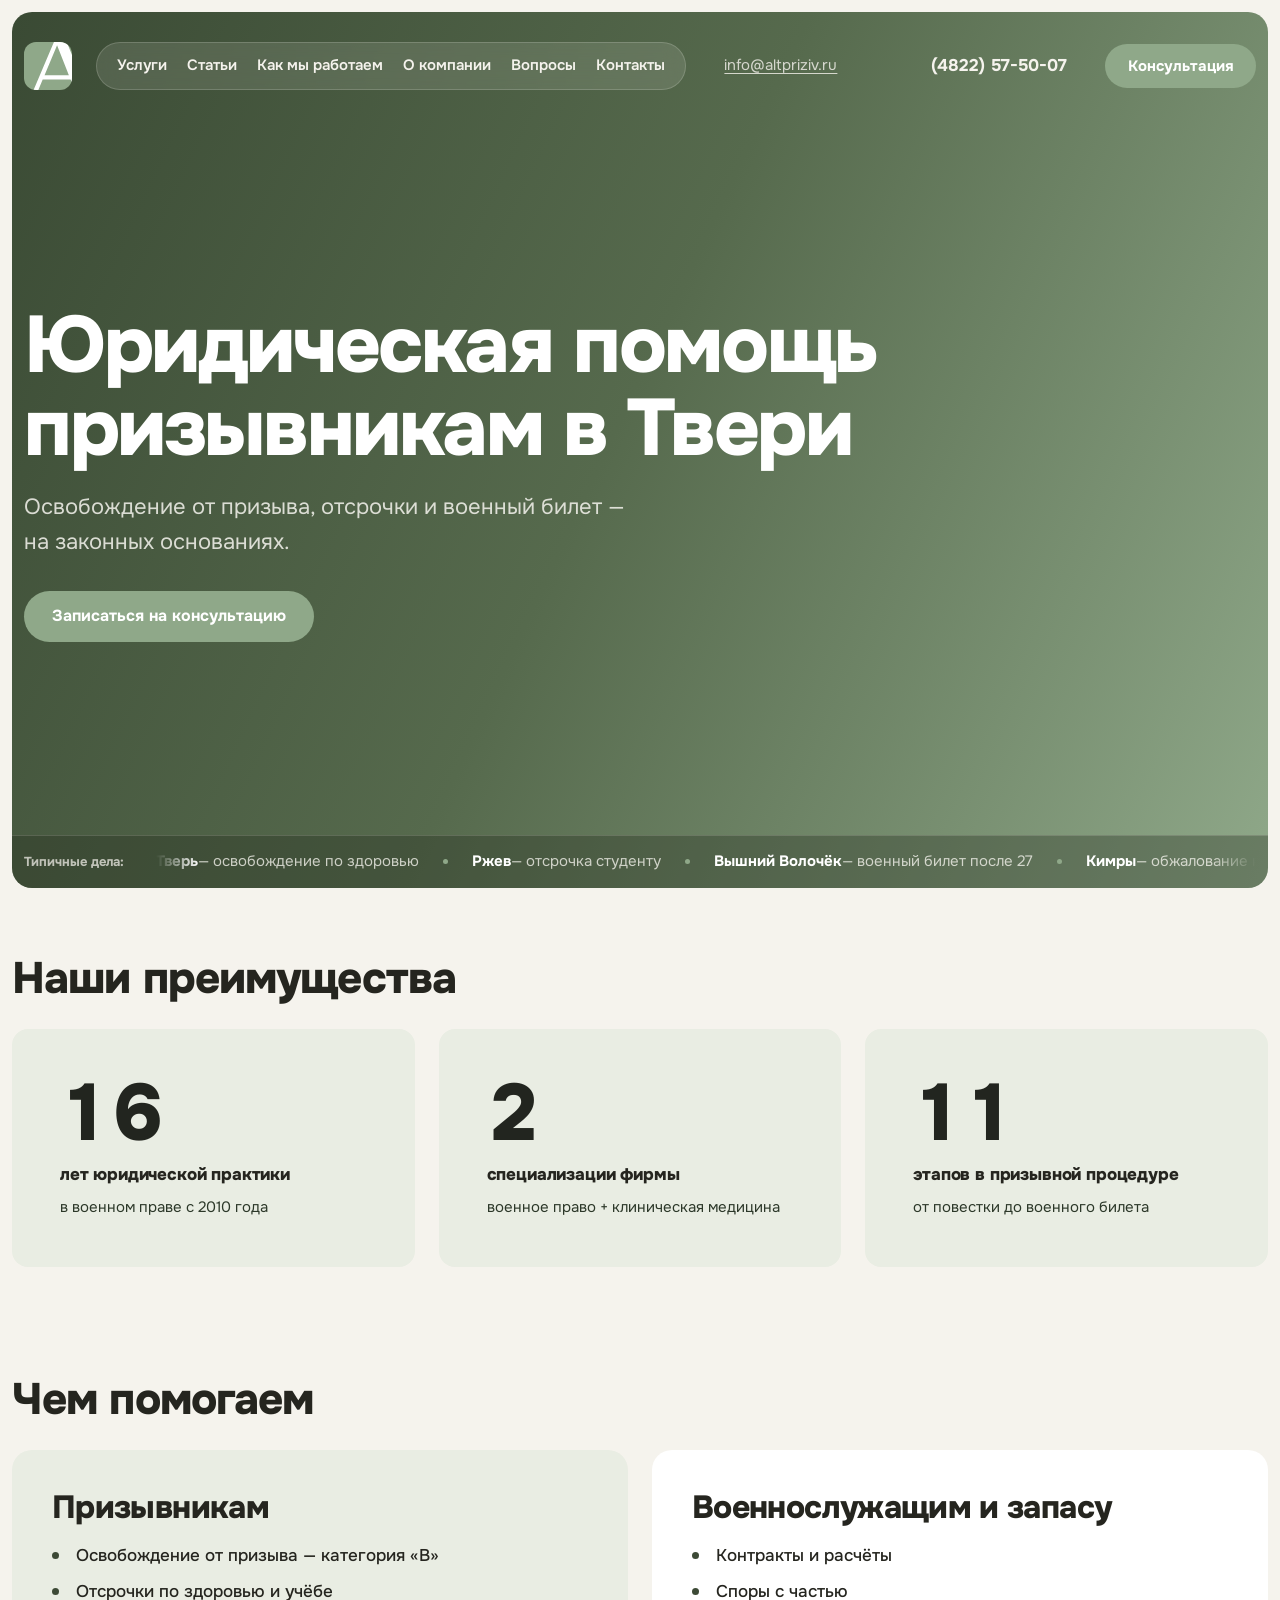
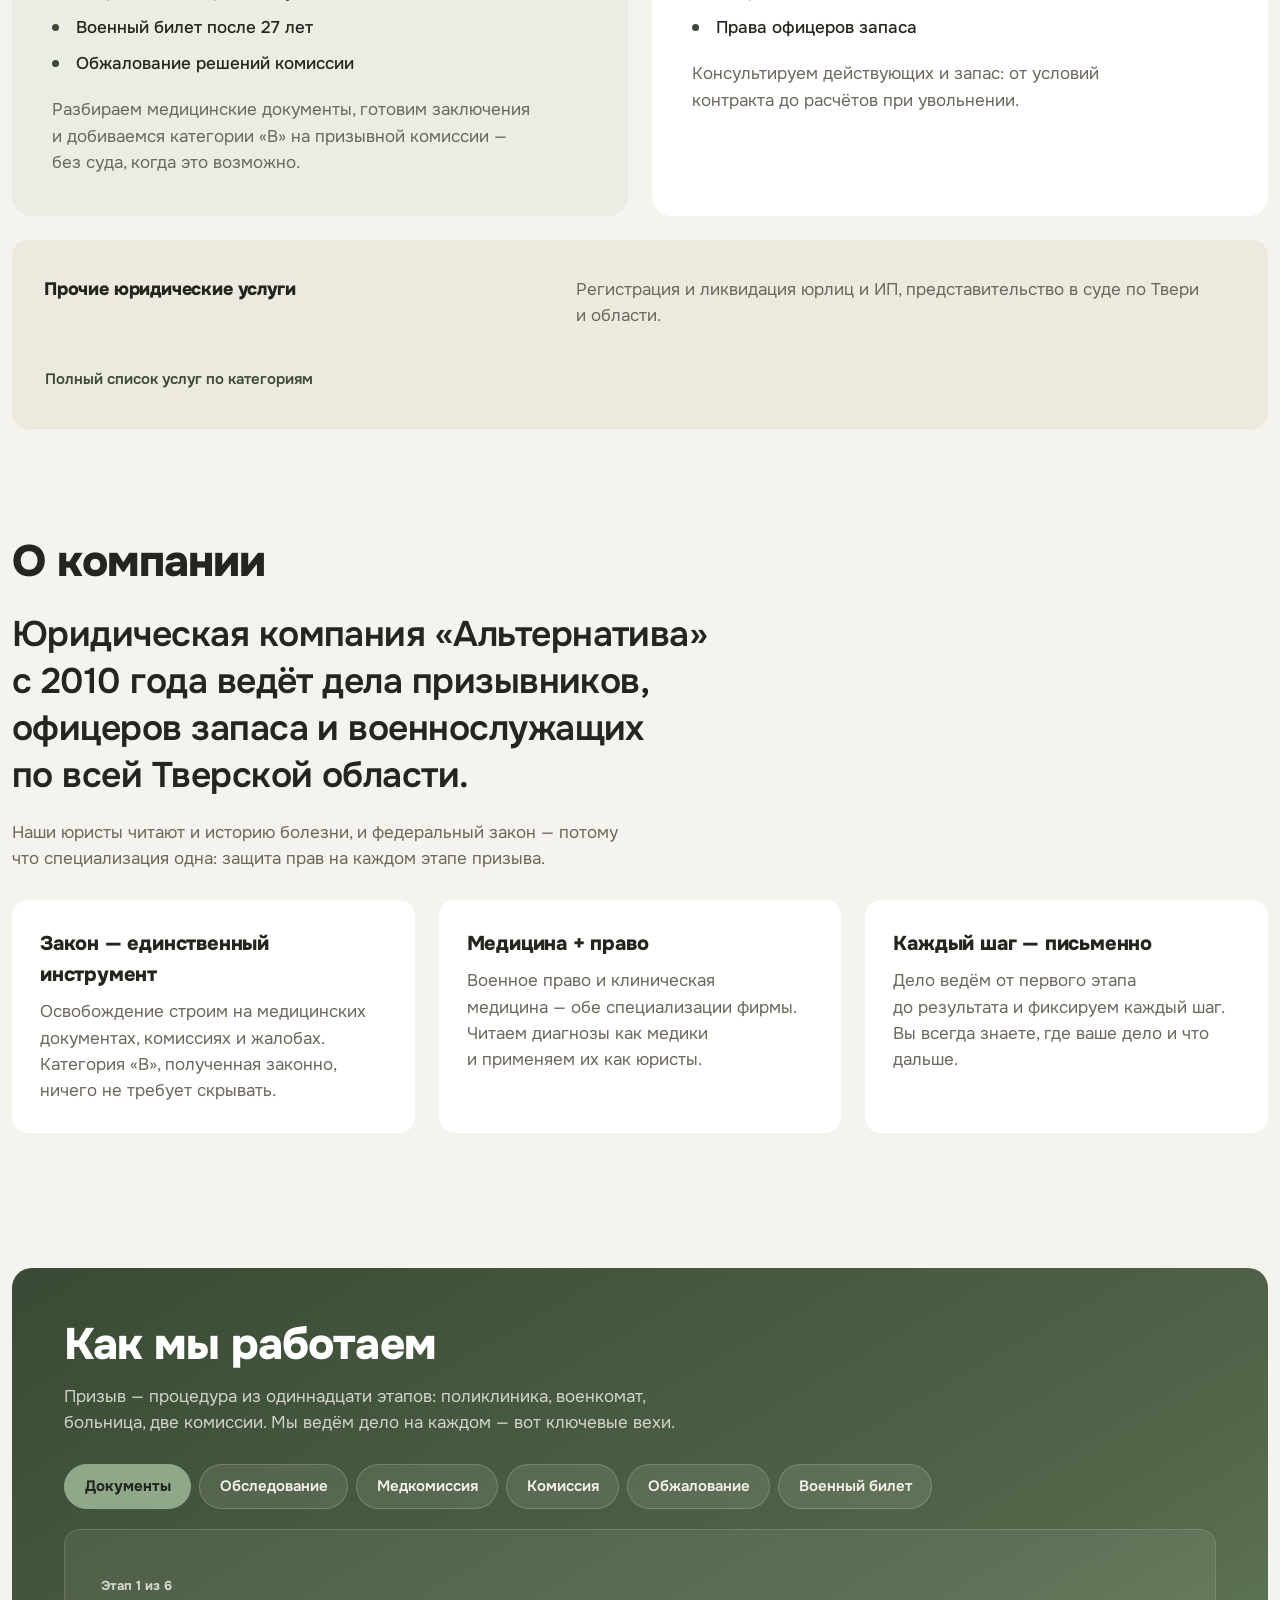
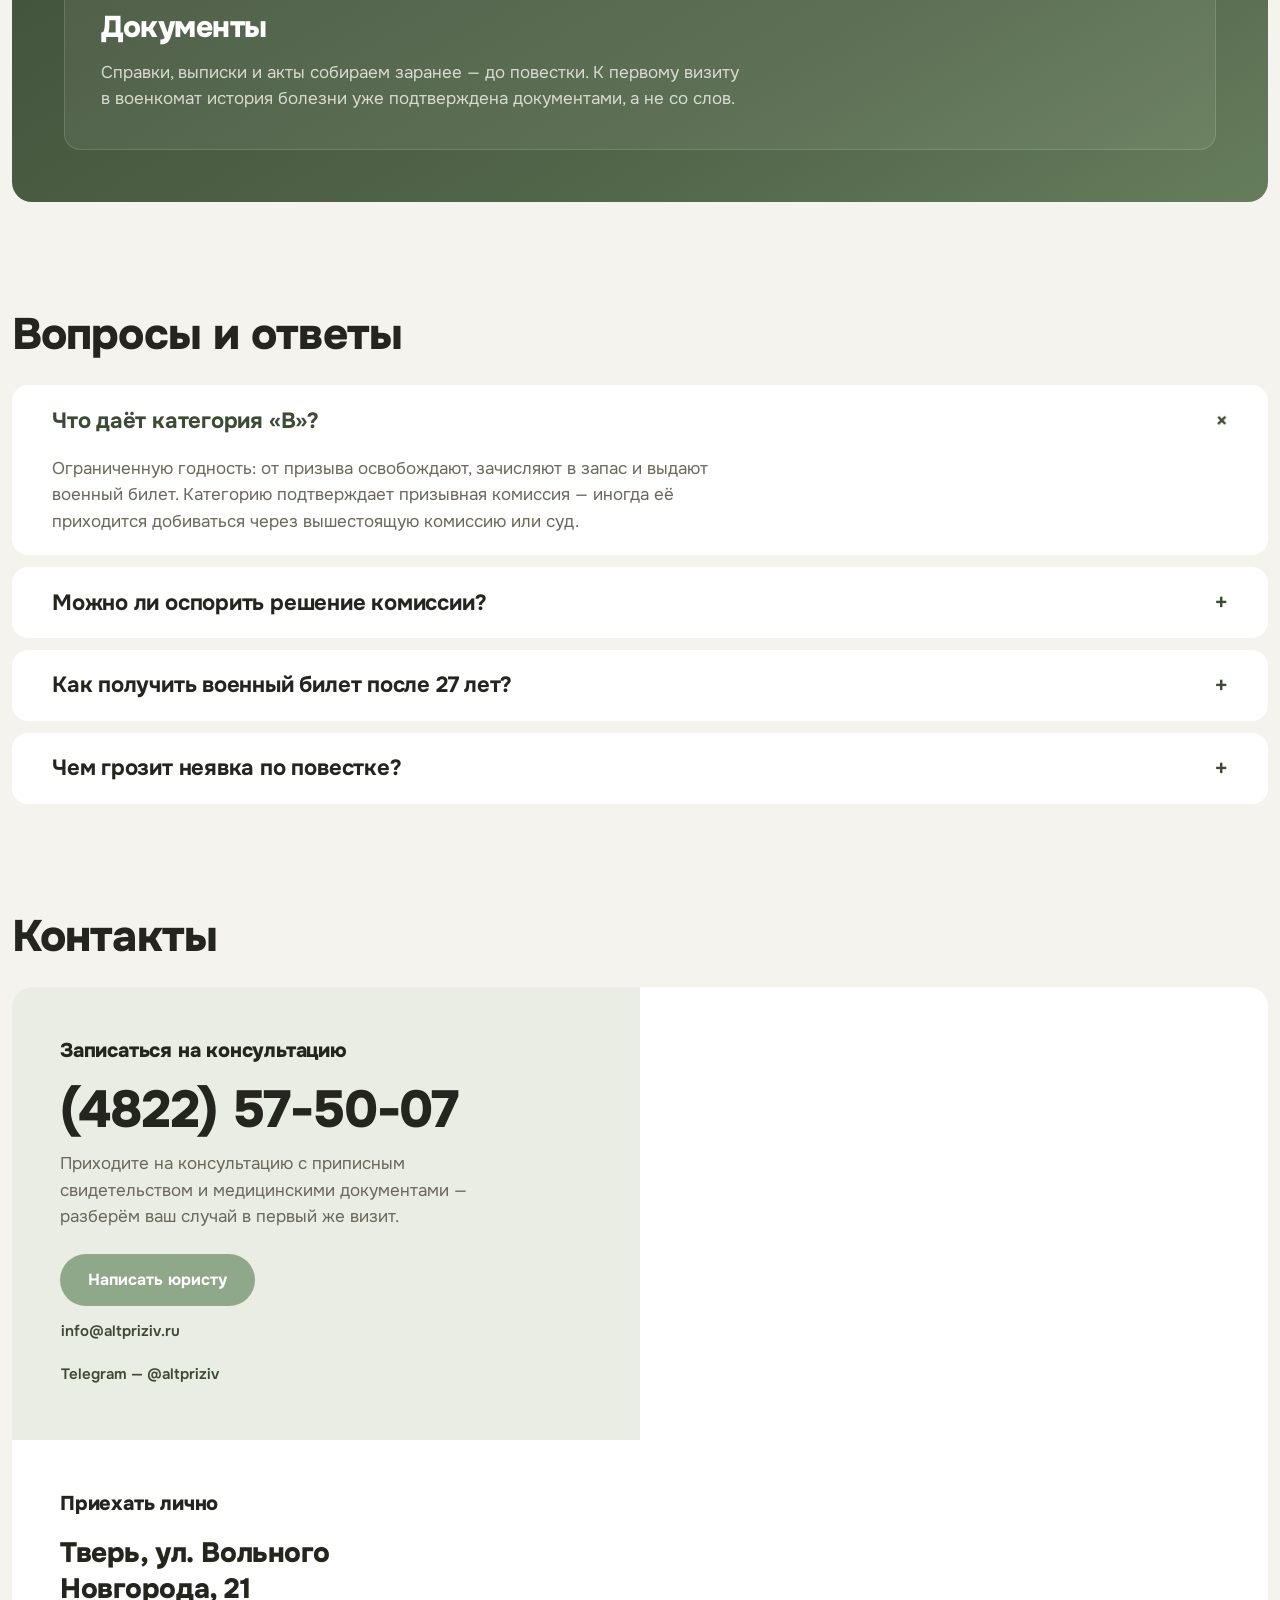
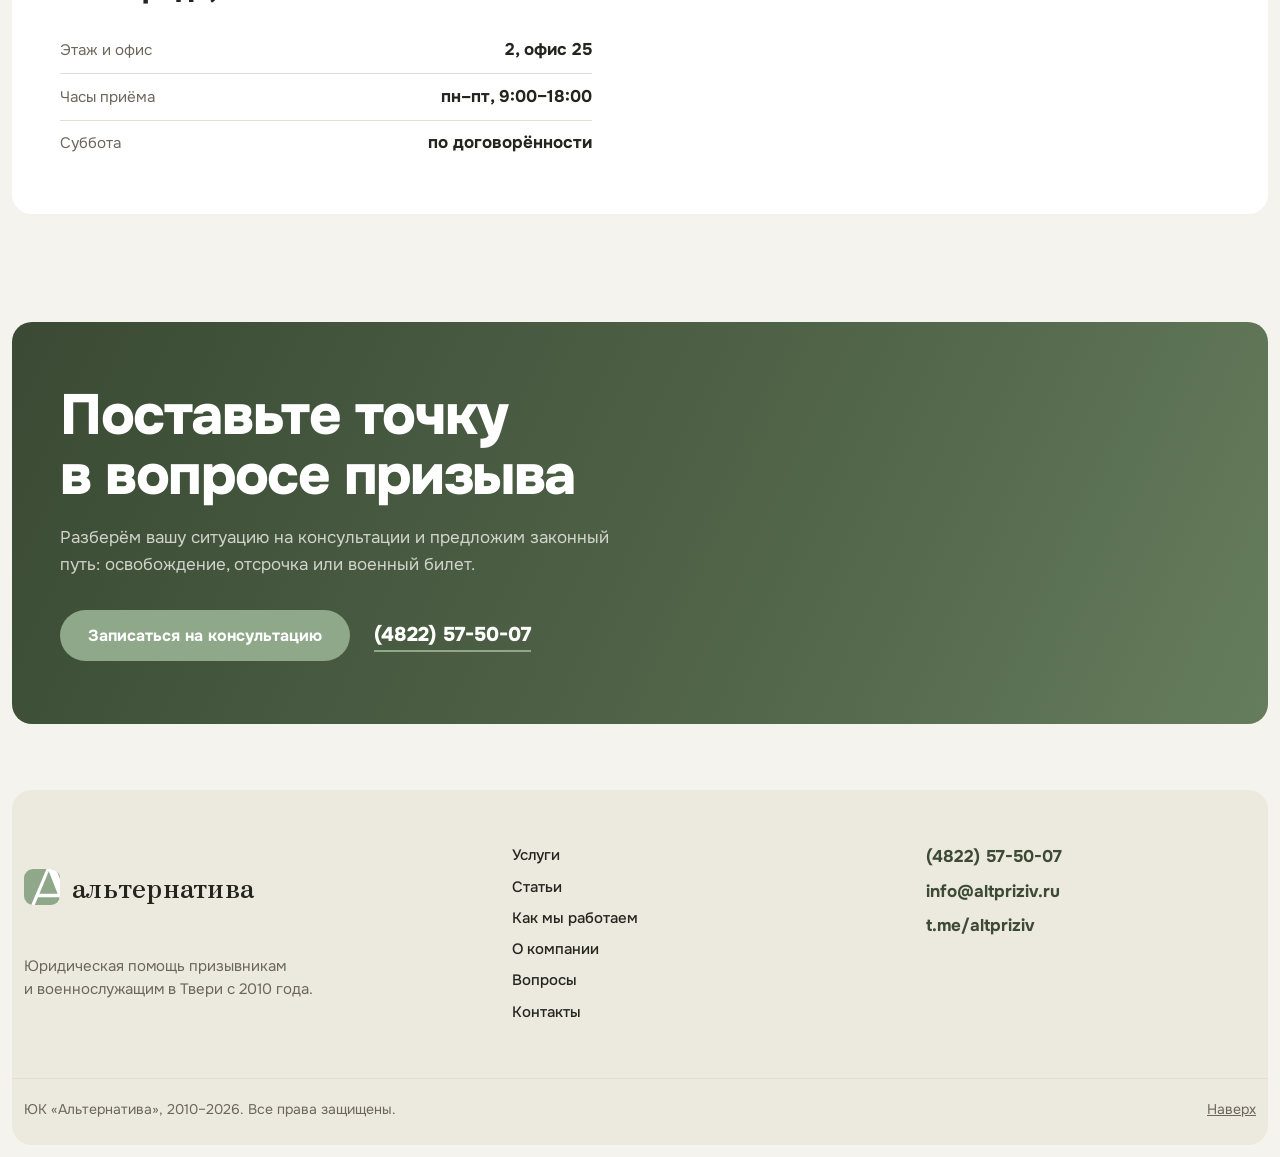
==== commit 7b275af9: "✨ feat: add blog section and link all site pages" ====
--- a/index.html
+++ b/index.html
@@ -23,7 +23,8 @@
         <img src="assets/logo.svg" alt="Логотип «альтернатива»" width="44" height="44">
       </a>
       <nav class="header__nav" aria-label="Разделы">
-        <a href="#services">Услуги</a>
+        <a href="services.html">Услуги</a>
+        <a href="blog.html">Статьи</a>
         <a href="#path">Как мы работаем</a>
         <a href="#about">О компании</a>
         <a href="#faq">Вопросы</a>
@@ -38,7 +39,8 @@
     <button class="header__menu" type="button" aria-expanded="false" aria-controls="menu-sheet">Меню</button>
   </div>
   <div class="container menu-sheet" id="menu-sheet" hidden>
-    <a href="#services">Услуги</a>
+    <a href="services.html">Услуги</a>
+    <a href="blog.html">Статьи</a>
     <a href="#path">Как мы работаем</a>
     <a href="#about">О компании</a>
     <a href="#faq">Вопросы</a>
@@ -136,6 +138,7 @@
     <aside class="services-extra">
       <h3>Прочие юридические услуги</h3>
       <p>Регистрация и&nbsp;ликвидация юрлиц и&nbsp;ИП, представительство в&nbsp;суде по&nbsp;Твери и&nbsp;области.</p>
+      <a class="find-pill" href="services.html">Полный список услуг по категориям</a>
     </aside>
   </section>
 
@@ -284,7 +287,8 @@
       <p>Юридическая помощь призывникам и&nbsp;военнослужащим в&nbsp;Твери с&nbsp;2010&nbsp;года.</p>
     </div>
     <nav class="footer__nav" aria-label="Разделы">
-      <a href="#services">Услуги</a>
+      <a href="services.html">Услуги</a>
+      <a href="blog.html">Статьи</a>
       <a href="#path">Как мы работаем</a>
       <a href="#about">О компании</a>
       <a href="#faq">Вопросы</a>
--- a/css/style.css
+++ b/css/style.css
@@ -138,6 +138,115 @@
 .header__menu { display: none; }
 .menu-sheet { display: none; }
 
+/* ===== светлая шапка (services.html): та же шапка на кремовом фоне ===== */
+.page-light.site-header { position: static; padding-top: 0; }
+.page-light .site-header :focus-visible { outline-color: var(--deep); }
+.page-light .header__nav a { color: var(--ink); }
+.page-light .header__nav a:hover { color: var(--deep); }
+.page-light .header__nav a[aria-current="page"] { color: var(--deep); }
+.page-light .header__mail { color: var(--muted); }
+.page-light .header__mail:hover, .page-light .header__phone:hover { color: var(--deep); }
+.page-light .header__phone { color: var(--ink); }
+.page-light .menu-sheet a { color: var(--ink); }
+
+/* ===== каталог услуг (services.html): фильтры слева, список справа ===== */
+.catalog-page { padding-block: var(--section-block); }
+.catalog-head {
+  display: flex; align-items: flex-end; justify-content: space-between;
+  gap: var(--space-5); flex-wrap: wrap;
+}
+.catalog-head h1 {
+  font-size: clamp(1.75rem, 1.3rem + 1.5vw, 2.5rem);
+  font-weight: 800; letter-spacing: -0.02em;
+}
+.catalog-lead { margin-top: var(--space-3); color: var(--muted); max-width: 52ch; }
+.catalog {
+  margin-top: var(--heading-gap);
+  display: grid; grid-template-columns: minmax(210px, 250px) minmax(0, 1fr);
+  gap: clamp(1.5rem, 4vw, 3rem);
+  align-items: start;
+}
+.catalog__filters {
+  position: sticky; top: var(--space-4);
+  display: grid; gap: var(--space-1);
+}
+.filter-btn {
+  display: flex; align-items: center; justify-content: space-between; gap: var(--space-3);
+  background: transparent; border: 0;
+  font: inherit; font-weight: 600; text-align: left;
+  color: var(--muted);
+  padding: 0.55em 0.95em; border-radius: 999px;
+  cursor: pointer;
+  transition: background-color 0.18s ease, color 0.18s ease;
+}
+.filter-btn:hover { color: var(--ink); }
+.filter-btn[aria-pressed="true"] { background: var(--tint); color: var(--deep-dark); font-weight: 700; }
+.filter-btn .count { color: inherit; opacity: 0.65; font-weight: 600; font-size: 0.8125rem; }
+.catalog__list {
+  background: var(--paper);
+  border-radius: var(--radius-xl);
+  padding: clamp(0.75rem, 2vw, 1.5rem) clamp(1rem, 3vw, 2rem);
+}
+.service-row {
+  display: flex; align-items: baseline; justify-content: space-between;
+  gap: var(--space-5);
+  padding-block: 1.1rem;
+  border-bottom: 1px solid var(--rule); /* taste-skill-ignore — табличные строки каталога, линейки уместны */
+}
+.service-row:last-of-type { border-bottom: 0; }
+.service-row[hidden] { display: none; }
+.service-row h3 { font-size: 1.0625rem; font-weight: 700; letter-spacing: -0.01em; }
+.service-row p { margin-top: 0.35rem; color: var(--muted); font-size: 0.9375rem; max-width: 52ch; }
+.service-cat { flex: none; color: var(--deep); font-size: 0.8125rem; font-weight: 600; }
+.catalog-empty { padding: 1.5rem 0; color: var(--muted); }
+
+/* ===== блог (blog.html): список статей ===== */
+.blog-page { padding-block: var(--section-block); }
+.blog-head h1 {
+  font-size: clamp(1.75rem, 1.3rem + 1.5vw, 2.5rem);
+  font-weight: 800; letter-spacing: -0.02em;
+}
+.blog-lead { margin-top: var(--space-3); color: var(--muted); max-width: 52ch; }
+.blog__list {
+  margin-top: var(--heading-gap);
+  background: var(--paper);
+  border-radius: var(--radius-xl);
+  padding: clamp(0.75rem, 2vw, 1.5rem) clamp(1rem, 3vw, 2rem);
+}
+.post-row { padding-block: 1.35rem; border-bottom: 1px solid var(--rule); } /* taste-skill-ignore — табличные строки списка статей, линейки уместны */
+.post-row:last-of-type { border-bottom: 0; }
+.post-meta { display: flex; flex-wrap: wrap; gap: var(--space-3); color: var(--muted); font-size: 0.875rem; }
+.post-cat { color: var(--deep); font-weight: 600; }
+.post-title {
+  display: block; margin-top: 0.5rem;
+  font-size: clamp(1.25rem, 1.1rem + 0.8vw, 1.625rem);
+  font-weight: 800; letter-spacing: -0.01em; line-height: 1.15;
+  color: var(--ink); text-decoration: none;
+  transition: color 0.18s ease;
+}
+.post-title:hover { color: var(--deep); }
+.post-excerpt { margin-top: 0.5rem; color: var(--muted); max-width: 62ch; }
+
+/* ===== страница статьи ===== */
+.article-page { padding-block: var(--section-block); }
+.article-head h1 {
+  margin-top: var(--space-3);
+  font-size: clamp(1.875rem, 1.3rem + 2.5vw, 3rem);
+  font-weight: 800; letter-spacing: -0.02em; line-height: 1.1;
+  max-width: 24ch; text-wrap: balance;
+}
+.article-meta { display: flex; flex-wrap: wrap; gap: var(--space-3); color: var(--muted); font-size: 0.875rem; }
+.article-lead { margin-top: var(--space-4); color: var(--muted); font-size: var(--fs-lead); max-width: 44ch; }
+.article-body { margin-top: var(--heading-gap); max-width: 68ch; }
+.article-body h2 { margin-top: 2.4rem; font-size: 1.375rem; font-weight: 800; letter-spacing: -0.01em; }
+.article-body p { margin-top: 0.9rem; }
+.article-body ul { margin-top: 1rem; padding-left: 1.4em; display: grid; gap: 0.5rem; }
+.article-body li strong { font-weight: 700; }
+.article-note { margin-top: 2.5rem; color: var(--muted); font-size: 0.875rem; }
+.article-cta { margin-top: var(--section-block); }
+.article-more-title { margin-top: var(--section-block); font-size: 1.375rem; font-weight: 800; letter-spacing: -0.01em; }
+.article-more-title + .blog__list { margin-top: var(--heading-gap); }
+
 /* ===== hero ===== */
 /* баннер по экрану: отступы сверху и снизу равны, градиент в цветах проекта */
 .hero {
@@ -196,7 +305,7 @@
 .ticker__viewport {
   flex: 1; min-width: 0; overflow: hidden;
   -webkit-mask-image: linear-gradient(90deg, transparent, #000 4%, #000 96%, transparent); /* taste-skill-ignore — маска растворения краёв ленты, не визуальный градиент */
-  mask-image: linear-gradient(90deg, transparent, #000 4%, #000 96%, transparent);
+  mask-image: linear-gradient(90deg, transparent, #000 4%, #000 96%, transparent); /* taste-skill-ignore — маска растворения краёв ленты, не визуальный градиент */
 }
 .ticker__track { display: flex; width: max-content; animation: ticker 42s linear infinite; }
 .hero__ticker:hover .ticker__track { animation-play-state: paused; }
@@ -256,6 +365,7 @@
 }
 .services-extra h3 { font-size: 1.125rem; font-weight: 800; letter-spacing: -0.01em; }
 .services-extra p { margin-top: 0.3rem; color: var(--muted); max-width: 60ch; }
+.services-extra .find-pill { margin-top: var(--space-4); }
 
 /* ===== about: манифест + три принципа ===== */
 .about-lede {
@@ -461,6 +571,13 @@
 
   .advantages__grid { grid-template-columns: 1fr; }
 
+  /* каталог: фильтры уходят в горизонтальную ленту над списком */
+  .catalog { grid-template-columns: 1fr; }
+  .catalog__filters { position: static; display: flex; overflow-x: auto; padding-bottom: var(--space-2); }
+  .filter-btn { flex: none; white-space: nowrap; }
+  .service-row { flex-direction: column; align-items: flex-start; gap: var(--space-2); }
+  .service-cat { order: -1; }
+
   .ticker__tag { display: none; }
 
   .brandcards { grid-template-columns: 1fr; }
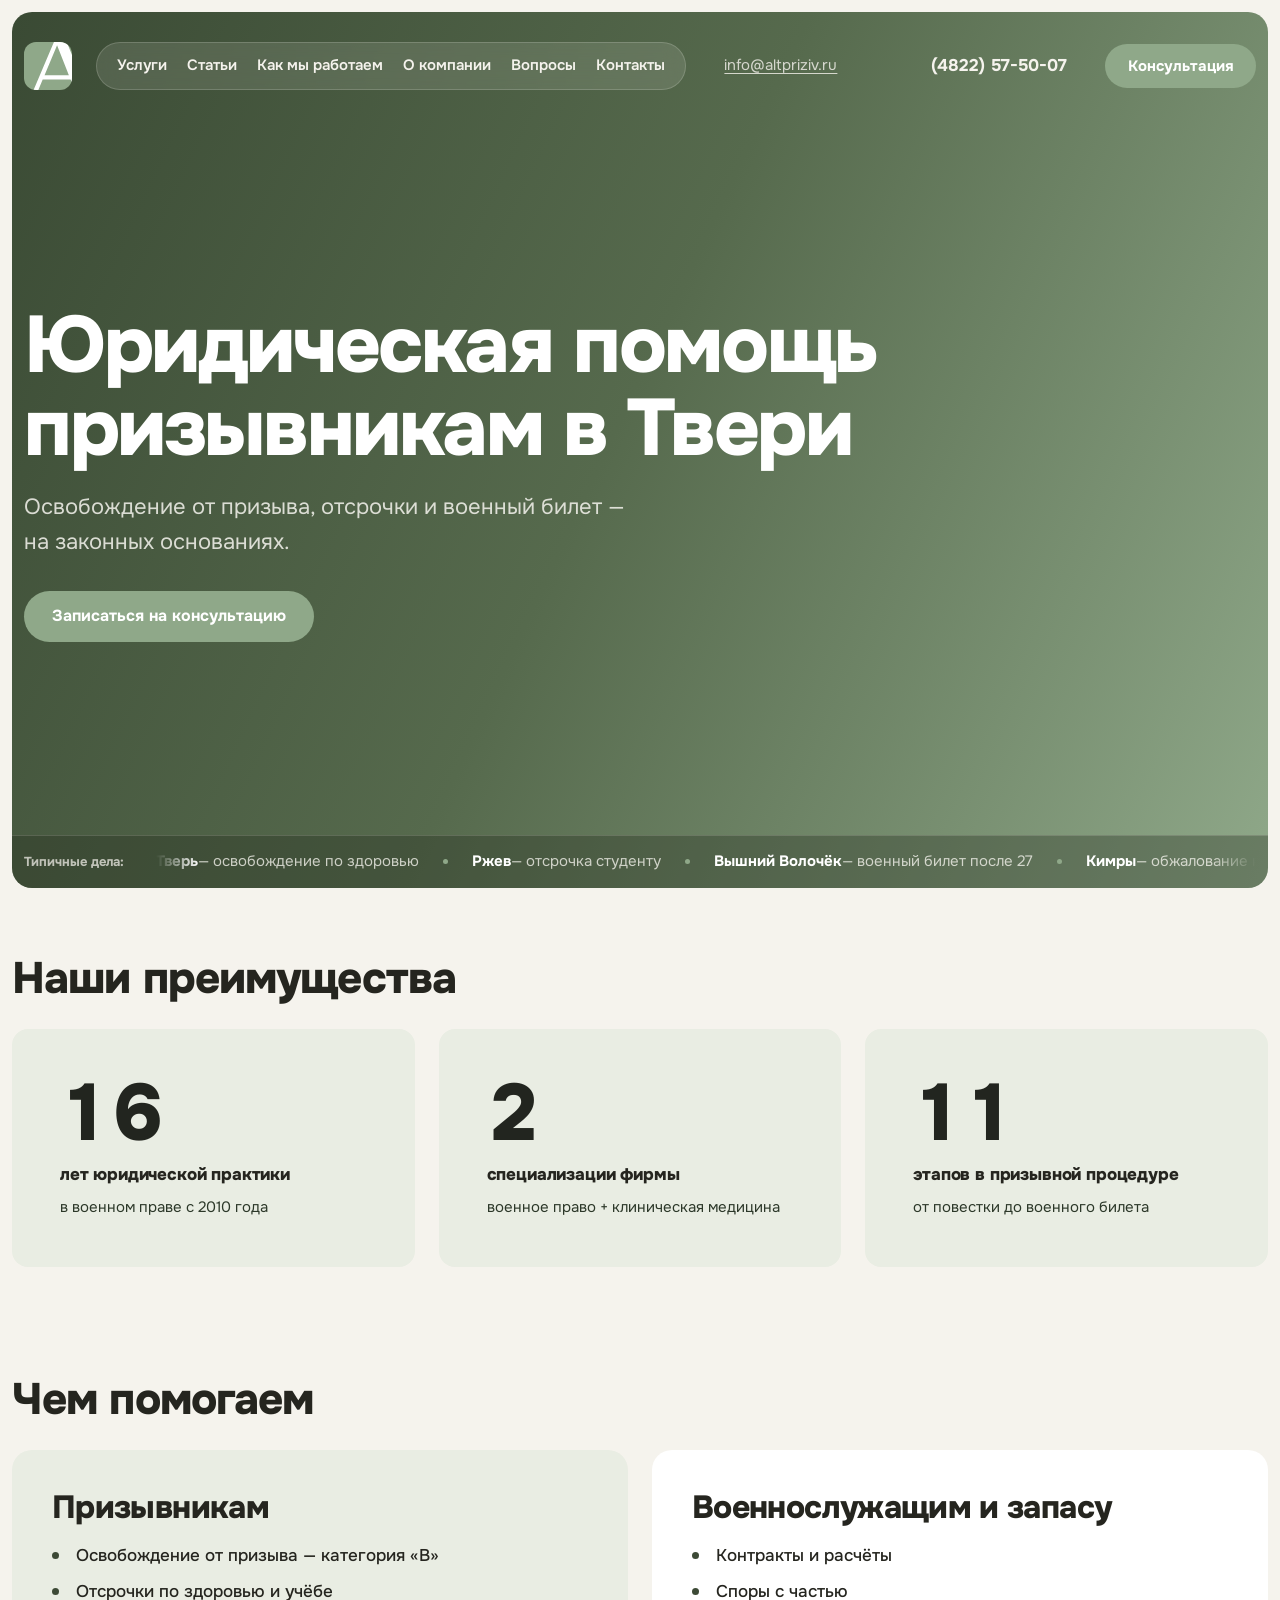
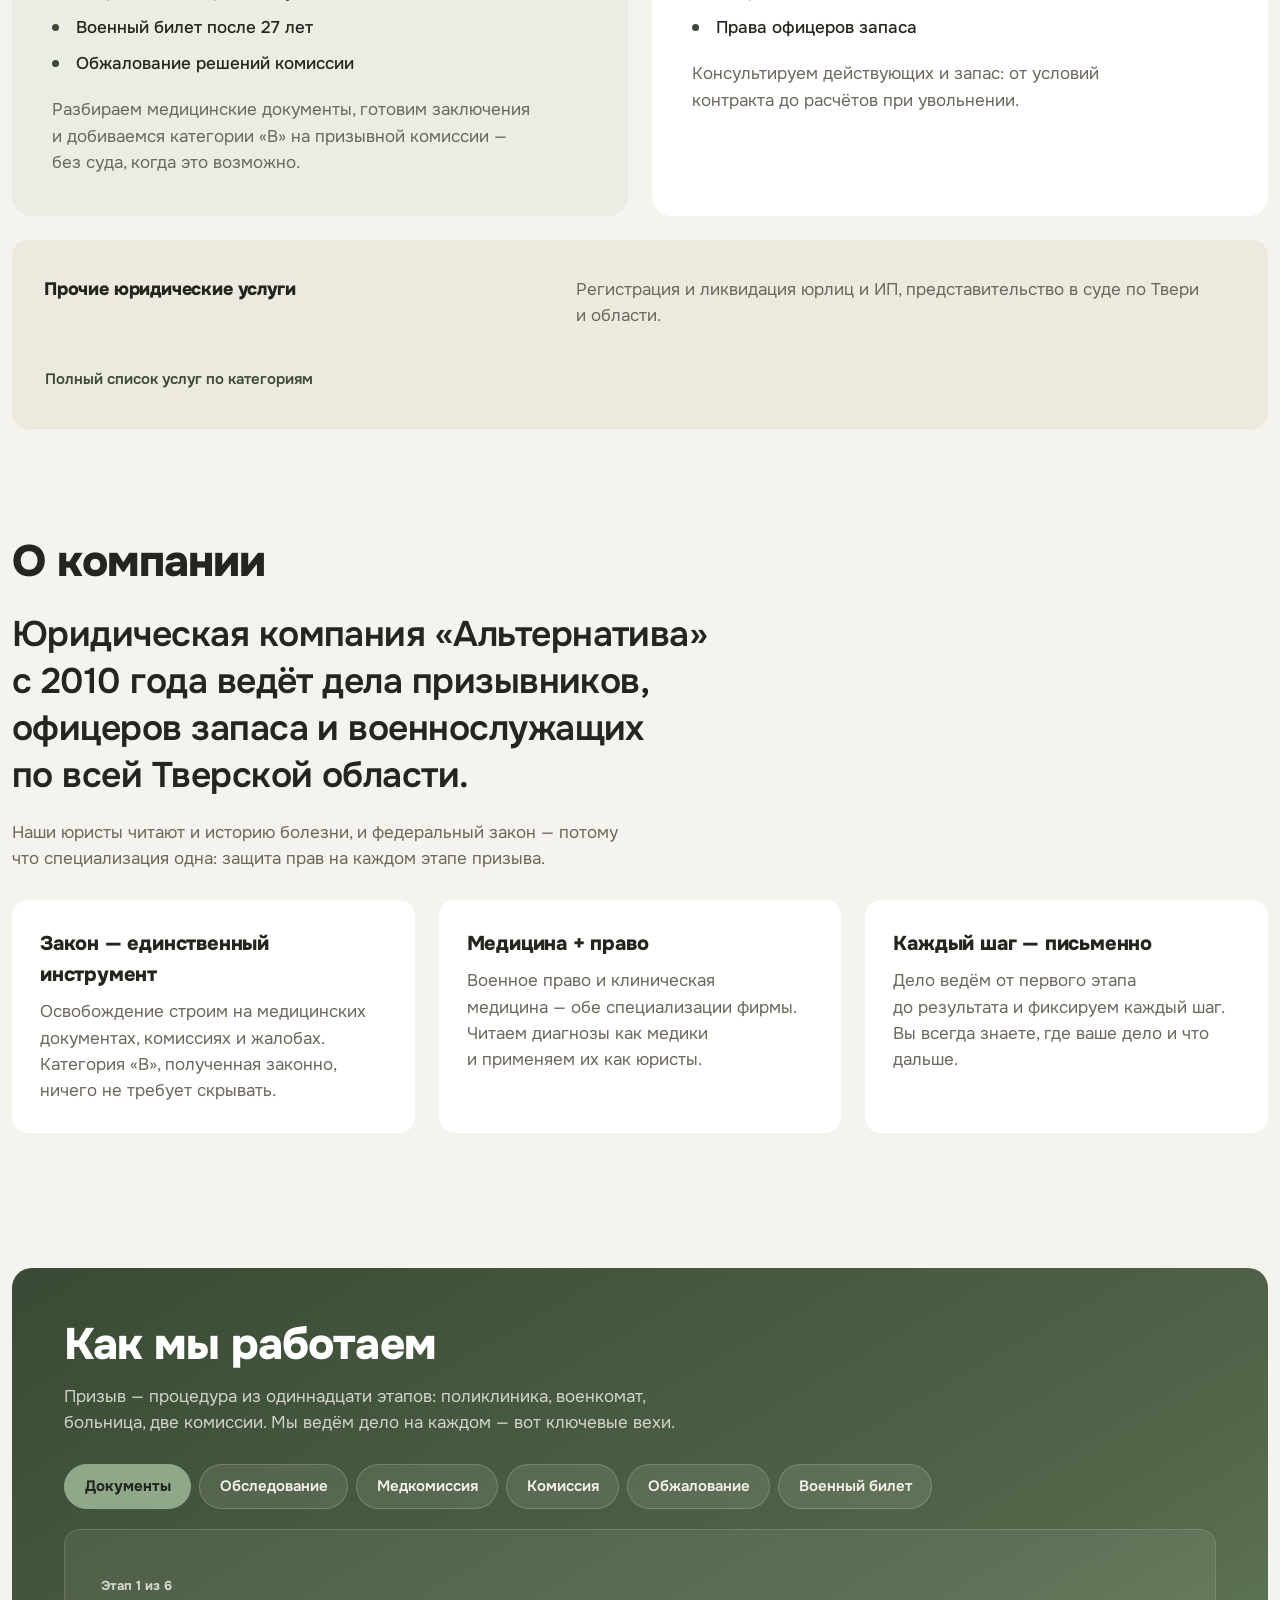
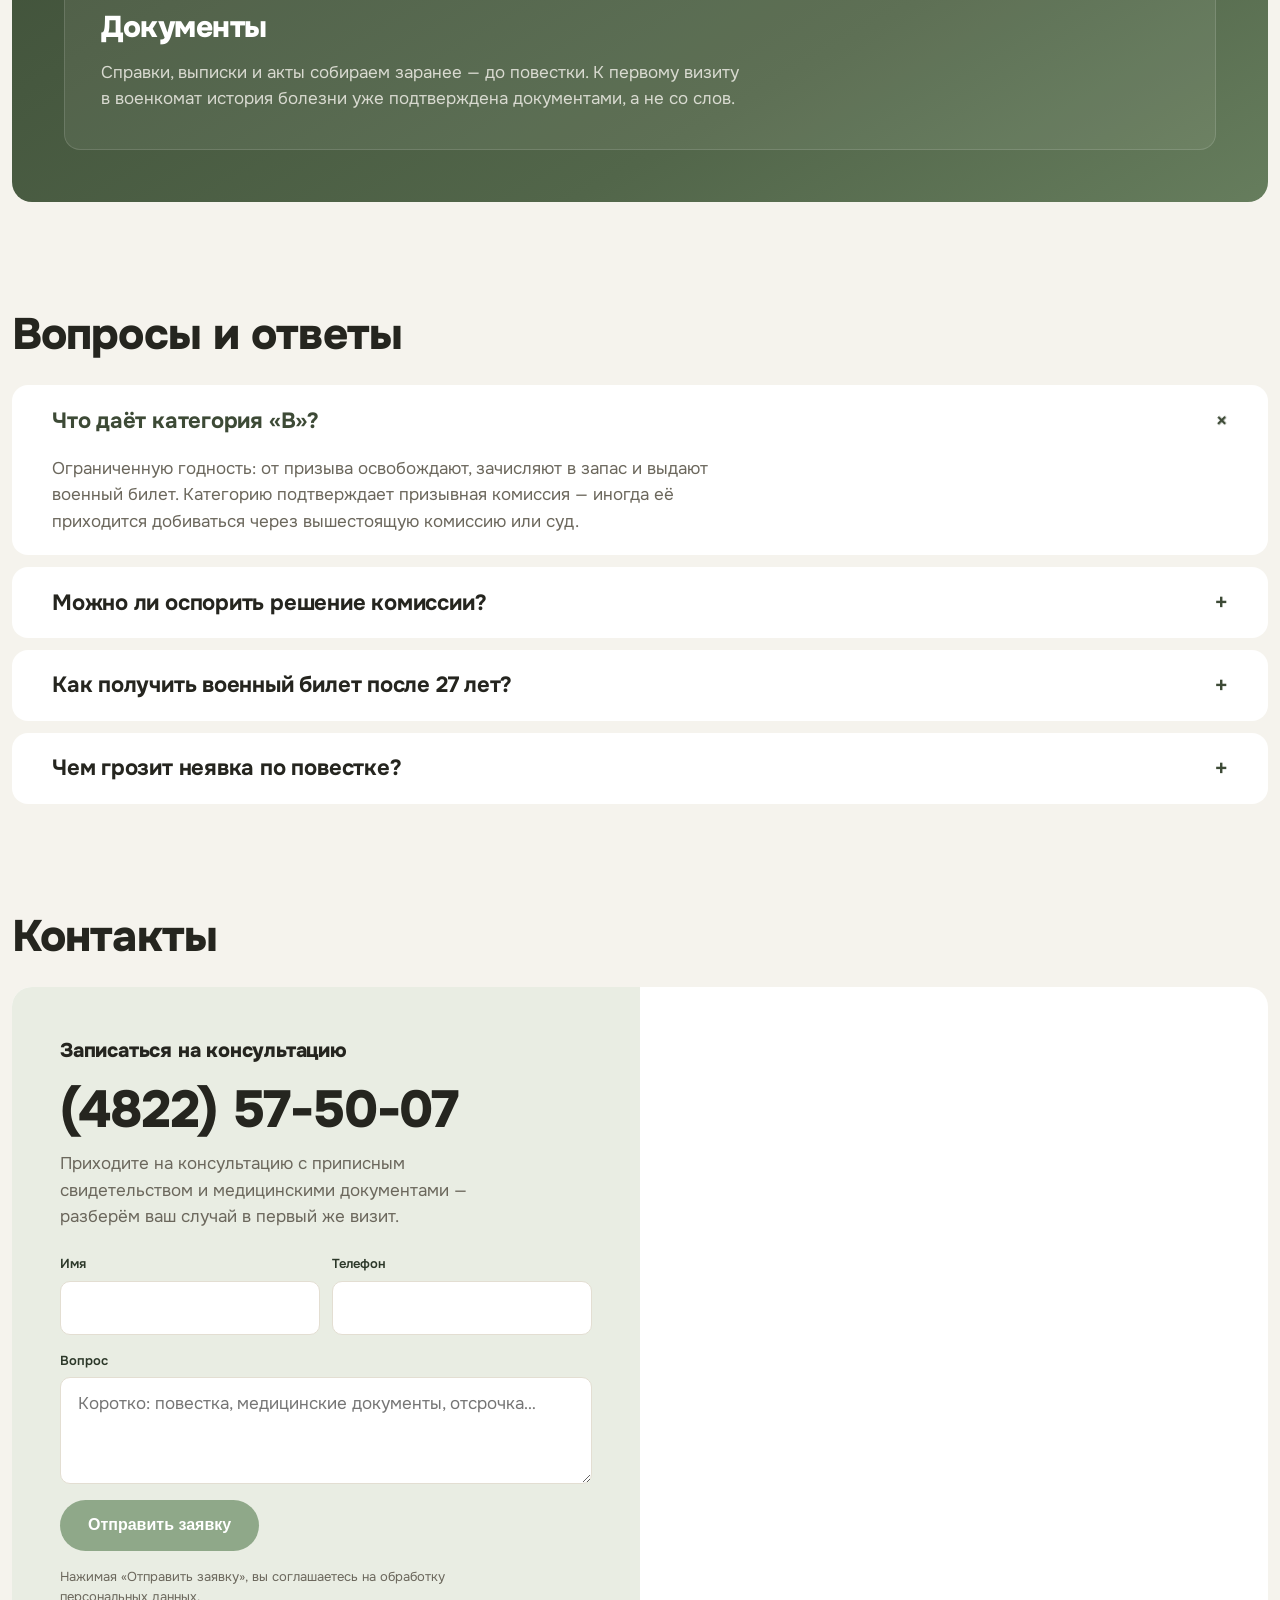
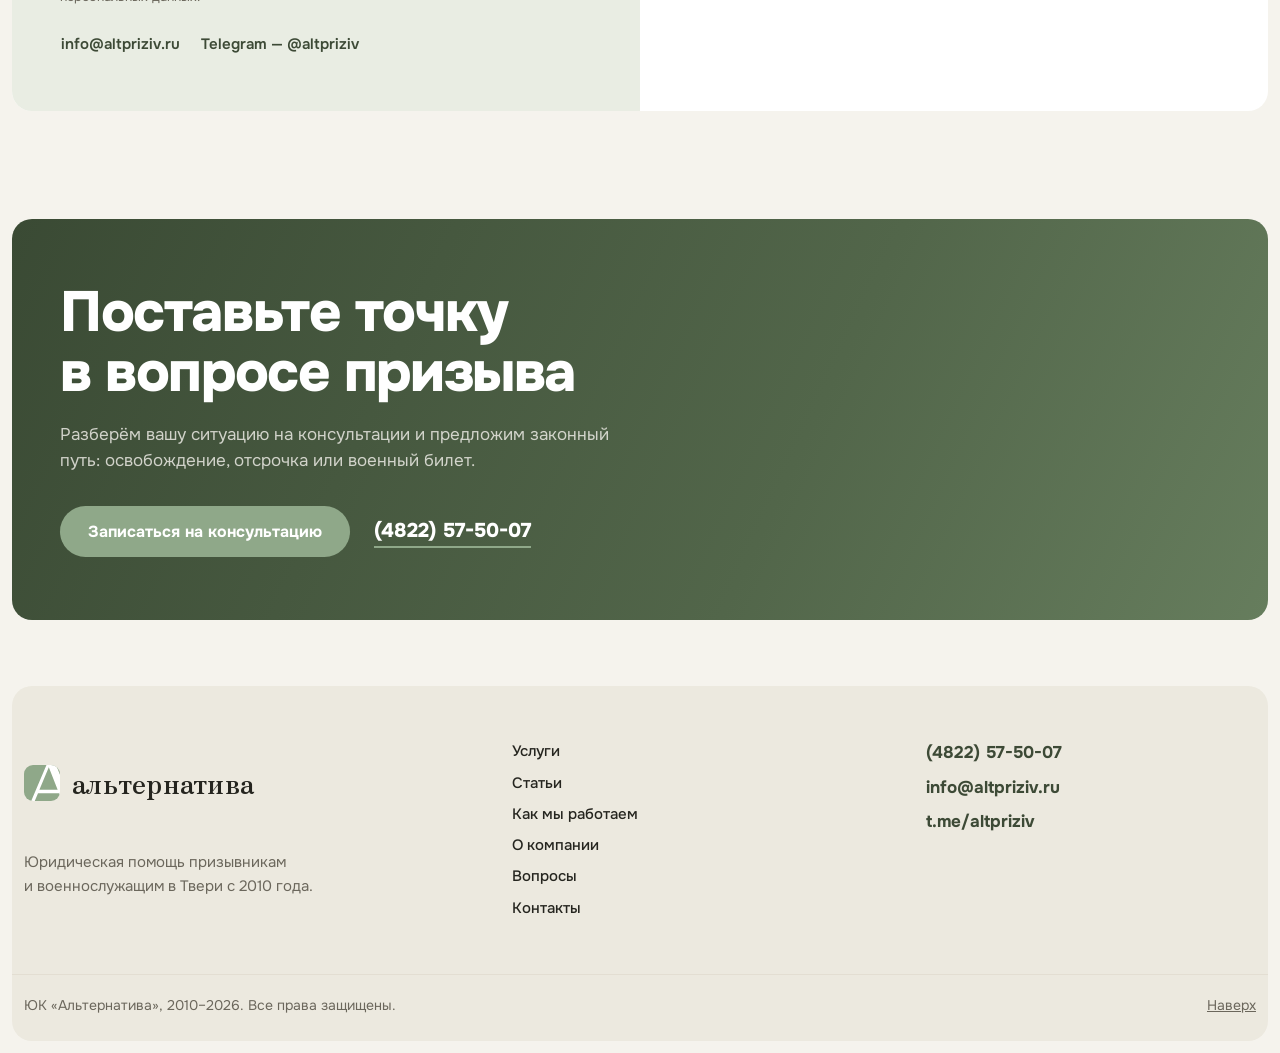
==== commit 8c203823: "✨ feat: add apply form and simplify contact layout" ====
--- a/index.html
+++ b/index.html
@@ -242,20 +242,28 @@
         <h3 class="find-heading">Записаться на&nbsp;консультацию</h3>
         <a class="find-phone" href="tel:+74822575007">(4822) 57-50-07</a>
         <p class="find-note">Приходите на&nbsp;консультацию с&nbsp;приписным свидетельством и&nbsp;медицинскими документами&nbsp;— разберём ваш случай в&nbsp;первый&nbsp;же визит.</p>
-        <div class="find-actions">
-          <a class="btn" href="mailto:info@altpriziv.ru?subject=Консультация&body=Телефон:%20">Написать юристу</a>
+        <form class="apply" id="apply-form" method="post" action="mailto:info@altpriziv.ru" enctype="text/plain">
+          <div class="apply__row">
+            <div class="apply__field">
+              <label for="af-name">Имя</label>
+              <input id="af-name" name="name" type="text" autocomplete="name">
+            </div>
+            <div class="apply__field">
+              <label for="af-phone">Телефон</label>
+              <input id="af-phone" name="phone" type="tel" autocomplete="tel" required>
+            </div>
+          </div>
+          <div class="apply__field">
+            <label for="af-q">Вопрос</label>
+            <textarea id="af-q" name="question" rows="3" placeholder="Коротко: повестка, медицинские документы, отсрочка…"></textarea>
+          </div>
+          <button class="btn" type="submit">Отправить заявку</button>
+          <p class="apply__hint">Нажимая «Отправить заявку», вы соглашаетесь на обработку персональных данных.</p>
+        </form>
+        <div class="find-pills">
           <a class="find-pill" href="mailto:info@altpriziv.ru">info@altpriziv.ru</a>
           <a class="find-pill" href="https://t.me/altpriziv">Telegram — @altpriziv</a>
         </div>
-      </div>
-      <div class="find-visit">
-        <h3 class="find-heading">Приехать лично</h3>
-        <p class="find-addr">Тверь, ул.&nbsp;Вольного Новгорода, 21</p>
-        <dl class="find-facts">
-          <div class="fact-row"><dt>Этаж и офис</dt><dd>2, офис 25</dd></div>
-          <div class="fact-row"><dt>Часы приёма</dt><dd>пн–пт, 9:00–18:00</dd></div>
-          <div class="fact-row"><dt>Суббота</dt><dd>по договорённости</dd></div>
-        </dl>
       </div>
       <div class="find-maprow">
         <div class="find-map">
--- a/css/style.css
+++ b/css/style.css
@@ -465,11 +465,9 @@
   border-radius: var(--radius-xl);
   overflow: clip;
   display: grid; grid-template-columns: minmax(0, 1fr) minmax(0, 1fr);
-  grid-template-rows: auto 1fr;
-  grid-template-areas: "call map" "visit map";
-}
-.find-call { grid-area: call; background: var(--tint); padding: var(--panel-pad-lg); }
-.find-visit { grid-area: visit; padding: var(--panel-pad-lg); }
+  grid-template-areas: "call map";
+}
+.find-call { grid-area: call; background: var(--tint); padding: var(--panel-pad-lg); display: grid; align-content: start; }
 .find-heading { font-size: 1.25rem; font-weight: 800; letter-spacing: -0.01em; }
 .find-phone {
   display: block; width: fit-content; margin-top: var(--space-4);
@@ -488,17 +486,27 @@
   transition: background-color 0.18s ease;
 }
 .find-pill:hover { background: #dbe4d2; }
-.find-addr {
-  margin-top: var(--space-4);
-  font-size: clamp(1.375rem, 1.2rem + 1vw, 1.75rem);
-  font-weight: 800; letter-spacing: -0.015em; line-height: 1.3;
-  max-width: 20ch;
-}
-.find-facts { margin-top: var(--space-5); display: grid; max-width: 34rem; }
-.fact-row { display: flex; align-items: baseline; gap: var(--space-3); padding-block: 0.6rem; border-bottom: 1px solid var(--rule); } /* taste-skill-ignore — табличные строки данных (dl), линейки уместны */
-.fact-row:last-child { border-bottom: 0; }
-.fact-row dt { font-size: 0.95rem; color: var(--muted); }
-.fact-row dd { margin: 0 0 0 auto; font-weight: 700; }
+.find-pills { display: flex; flex-wrap: wrap; gap: var(--space-2); margin-top: var(--space-5); }
+
+/* мини-форма заявки: имя, телефон, вопрос → письмо в почтовый клиент */
+.apply { margin-top: var(--space-6); display: grid; gap: var(--space-4); }
+.apply__row { display: grid; grid-template-columns: repeat(2, minmax(0, 1fr)); gap: var(--space-3); }
+.apply__field { display: grid; gap: 0.4rem; }
+.apply__field label { font-size: 0.8125rem; font-weight: 600; color: var(--grow-ink); }
+.apply__field input,
+.apply__field textarea {
+  font: inherit; color: var(--ink);
+  background: var(--paper);
+  border: 1px solid var(--rule); /* taste-skill-ignore — поле формы, линейки уместны */
+  border-radius: var(--radius);
+  padding: 0.75em 1em;
+  width: 100%;
+}
+.apply__field textarea { resize: vertical; min-height: 5.5em; }
+.apply__field input:focus-visible,
+.apply__field textarea:focus-visible { outline: 2px solid var(--accent); outline-offset: 1px; }
+.apply .btn { justify-self: start; }
+.apply__hint { font-size: 0.8125rem; color: var(--muted); max-width: 44ch; }
 .find-maprow { grid-area: map; height: 100%; }
 .find-map { position: relative; overflow: hidden; height: 100%; min-height: 300px; }
 .find-map iframe { position: absolute; inset: 0; width: 100%; height: 100%; border: 0; }
@@ -584,8 +592,9 @@
 
   .principles { grid-template-columns: 1fr; }
 
-  .find-panel { grid-template-columns: 1fr; grid-template-areas: "call" "visit" "map"; }
-  .find-call, .find-visit { padding: var(--space-6) var(--space-5); }
+  .find-panel { grid-template-columns: 1fr; grid-template-areas: "call" "map"; }
+  .find-call { padding: var(--space-6) var(--space-5); }
+  .apply__row { grid-template-columns: 1fr; }
   .find-map { min-height: 300px; }
 
   .footer__grid { grid-template-columns: 1fr; gap: var(--space-7); }
@@ -593,7 +602,6 @@
 }
 
 @media (max-width: 560px) {
-  .fact-row { flex-wrap: wrap; }
   .cta-actions .btn { width: 100%; }
 }
 
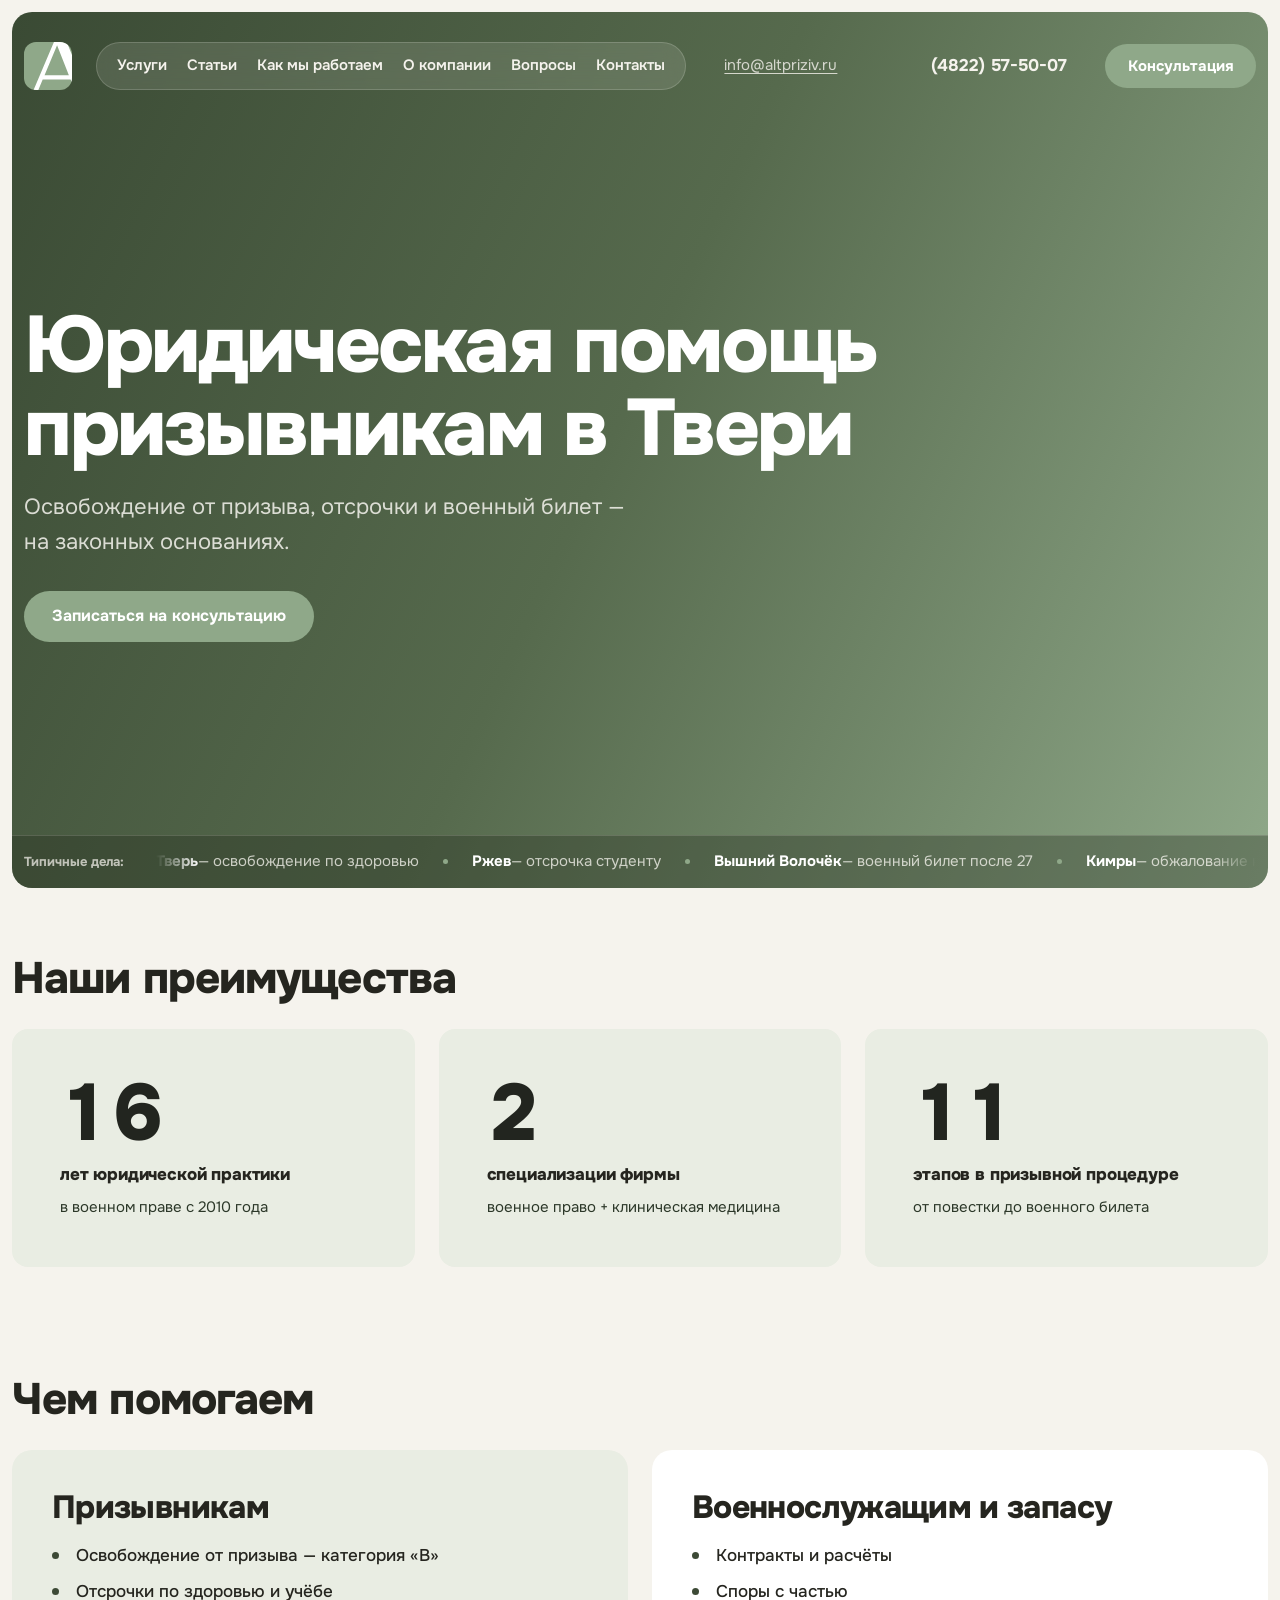
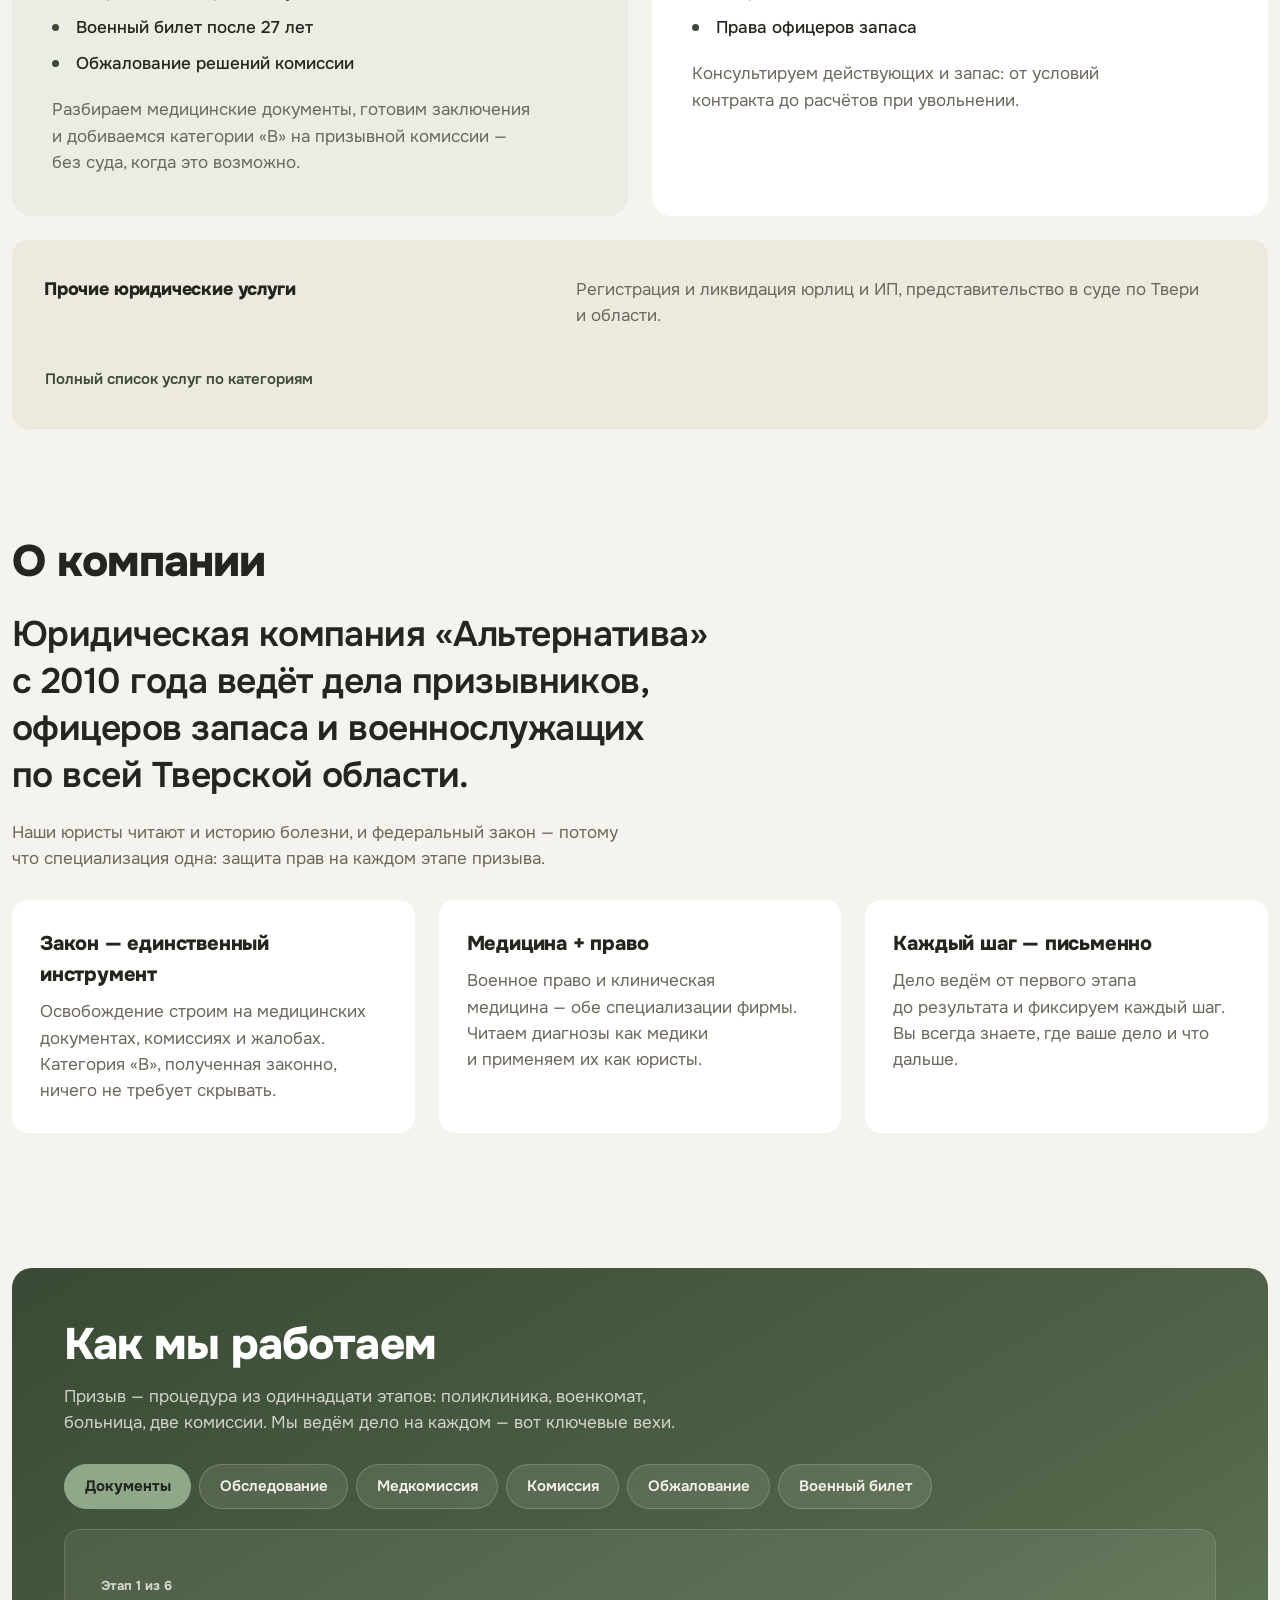
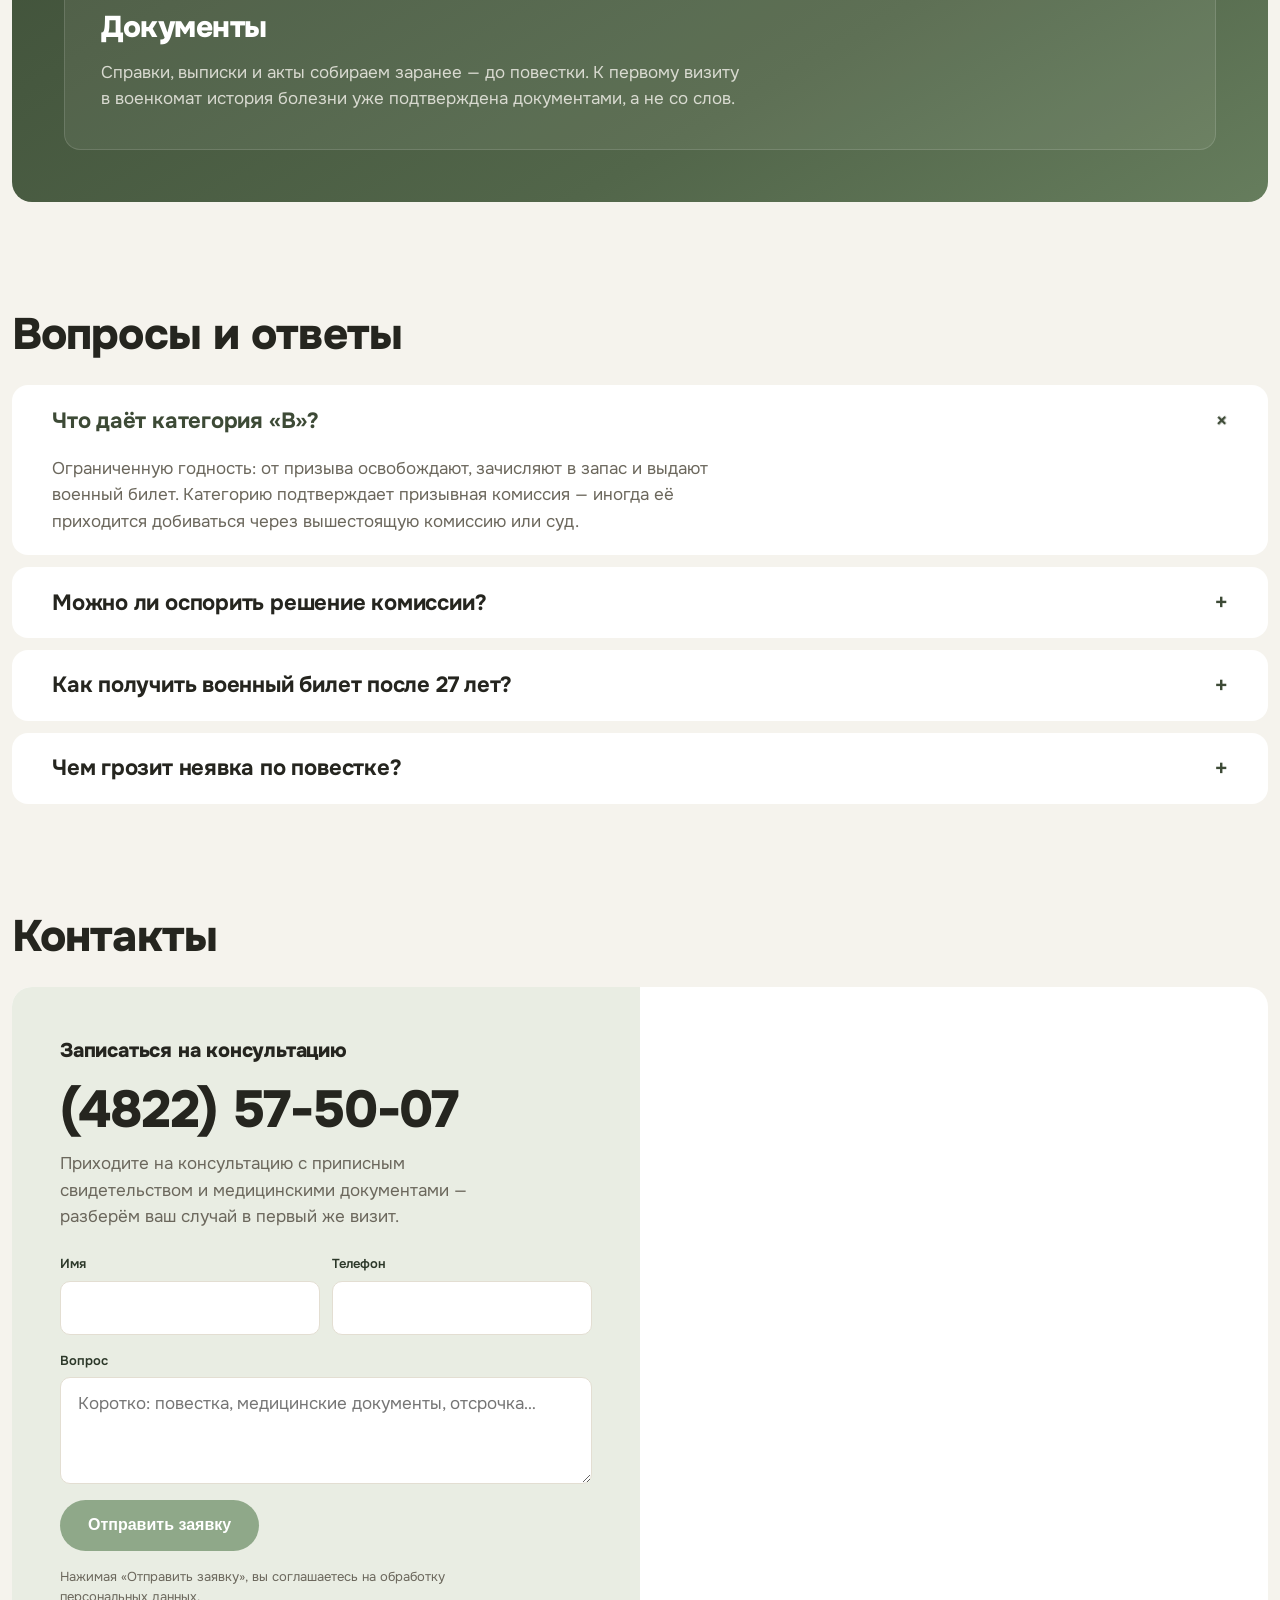
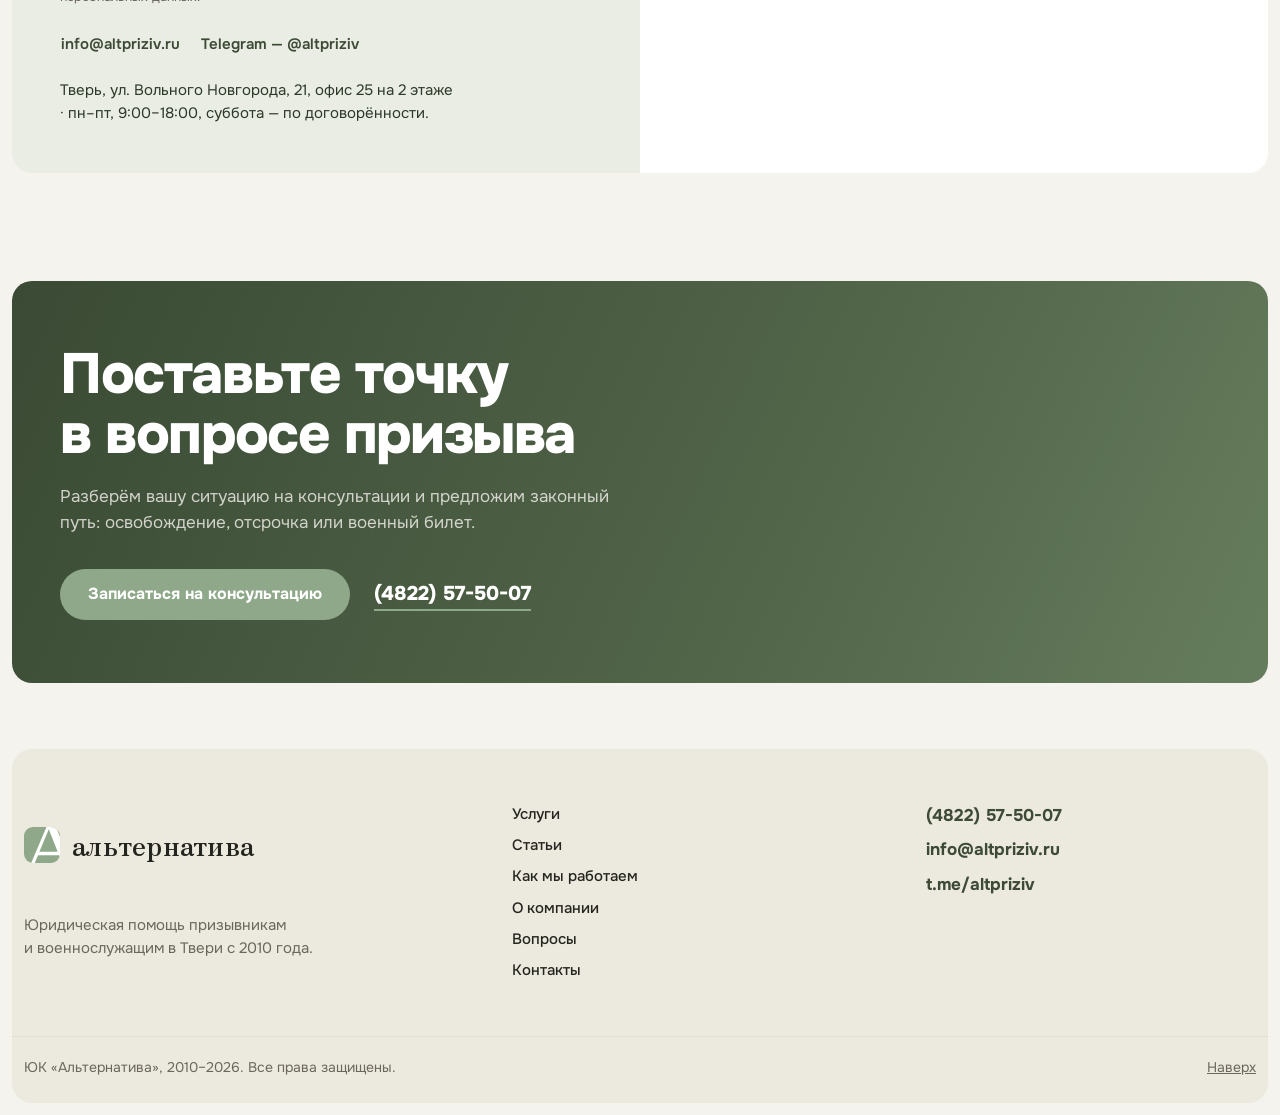
==== commit e0559dd2: "💬 feat: restore office address and hours in contact card" ====
--- a/index.html
+++ b/index.html
@@ -264,6 +264,7 @@
           <a class="find-pill" href="mailto:info@altpriziv.ru">info@altpriziv.ru</a>
           <a class="find-pill" href="https://t.me/altpriziv">Telegram — @altpriziv</a>
         </div>
+        <p class="find-address">Тверь, ул. Вольного Новгорода, 21, офис 25 на&nbsp;2&nbsp;этаже · пн–пт, 9:00–18:00, суббота&nbsp;— по&nbsp;договорённости.</p>
       </div>
       <div class="find-maprow">
         <div class="find-map">
--- a/css/style.css
+++ b/css/style.css
@@ -487,6 +487,7 @@
 }
 .find-pill:hover { background: #dbe4d2; }
 .find-pills { display: flex; flex-wrap: wrap; gap: var(--space-2); margin-top: var(--space-5); }
+.find-address { margin-top: var(--space-4); color: var(--grow-ink); font-size: 0.9375rem; max-width: 40ch; }
 
 /* мини-форма заявки: имя, телефон, вопрос → письмо в почтовый клиент */
 .apply { margin-top: var(--space-6); display: grid; gap: var(--space-4); }
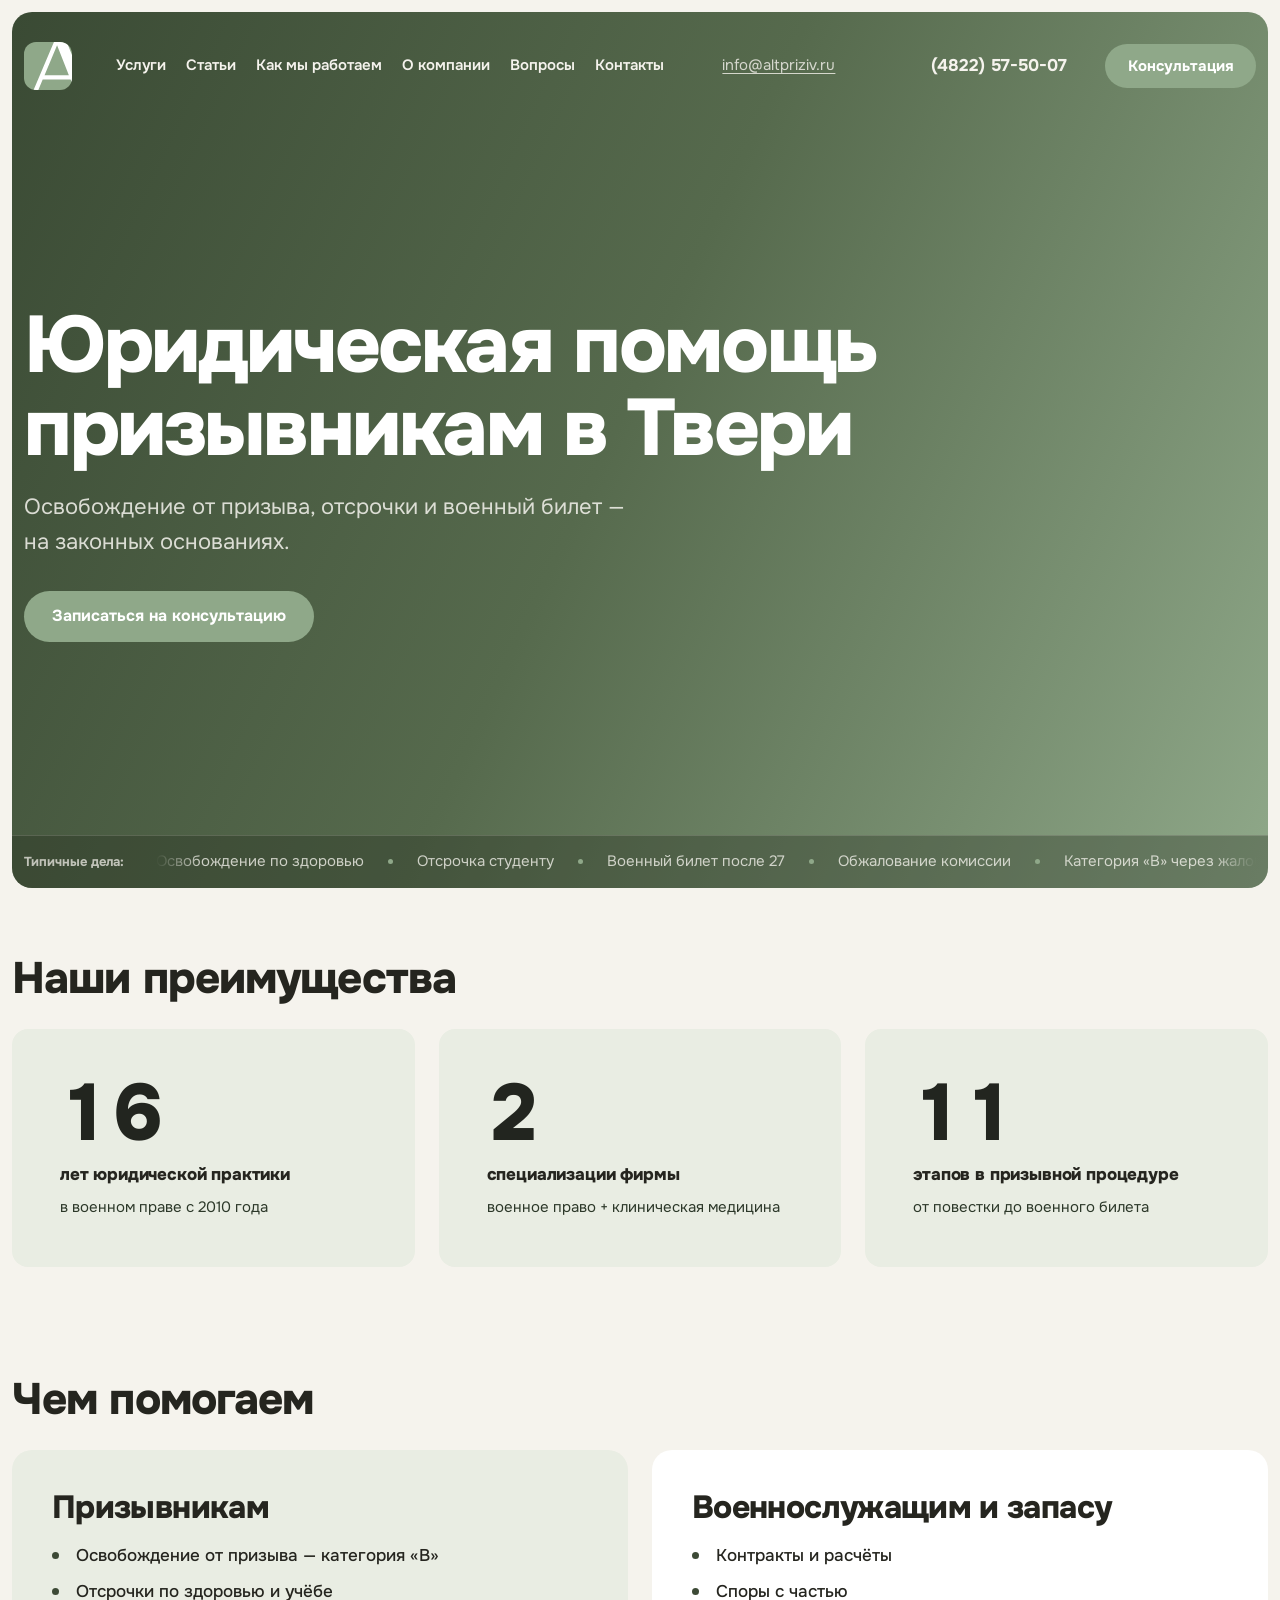
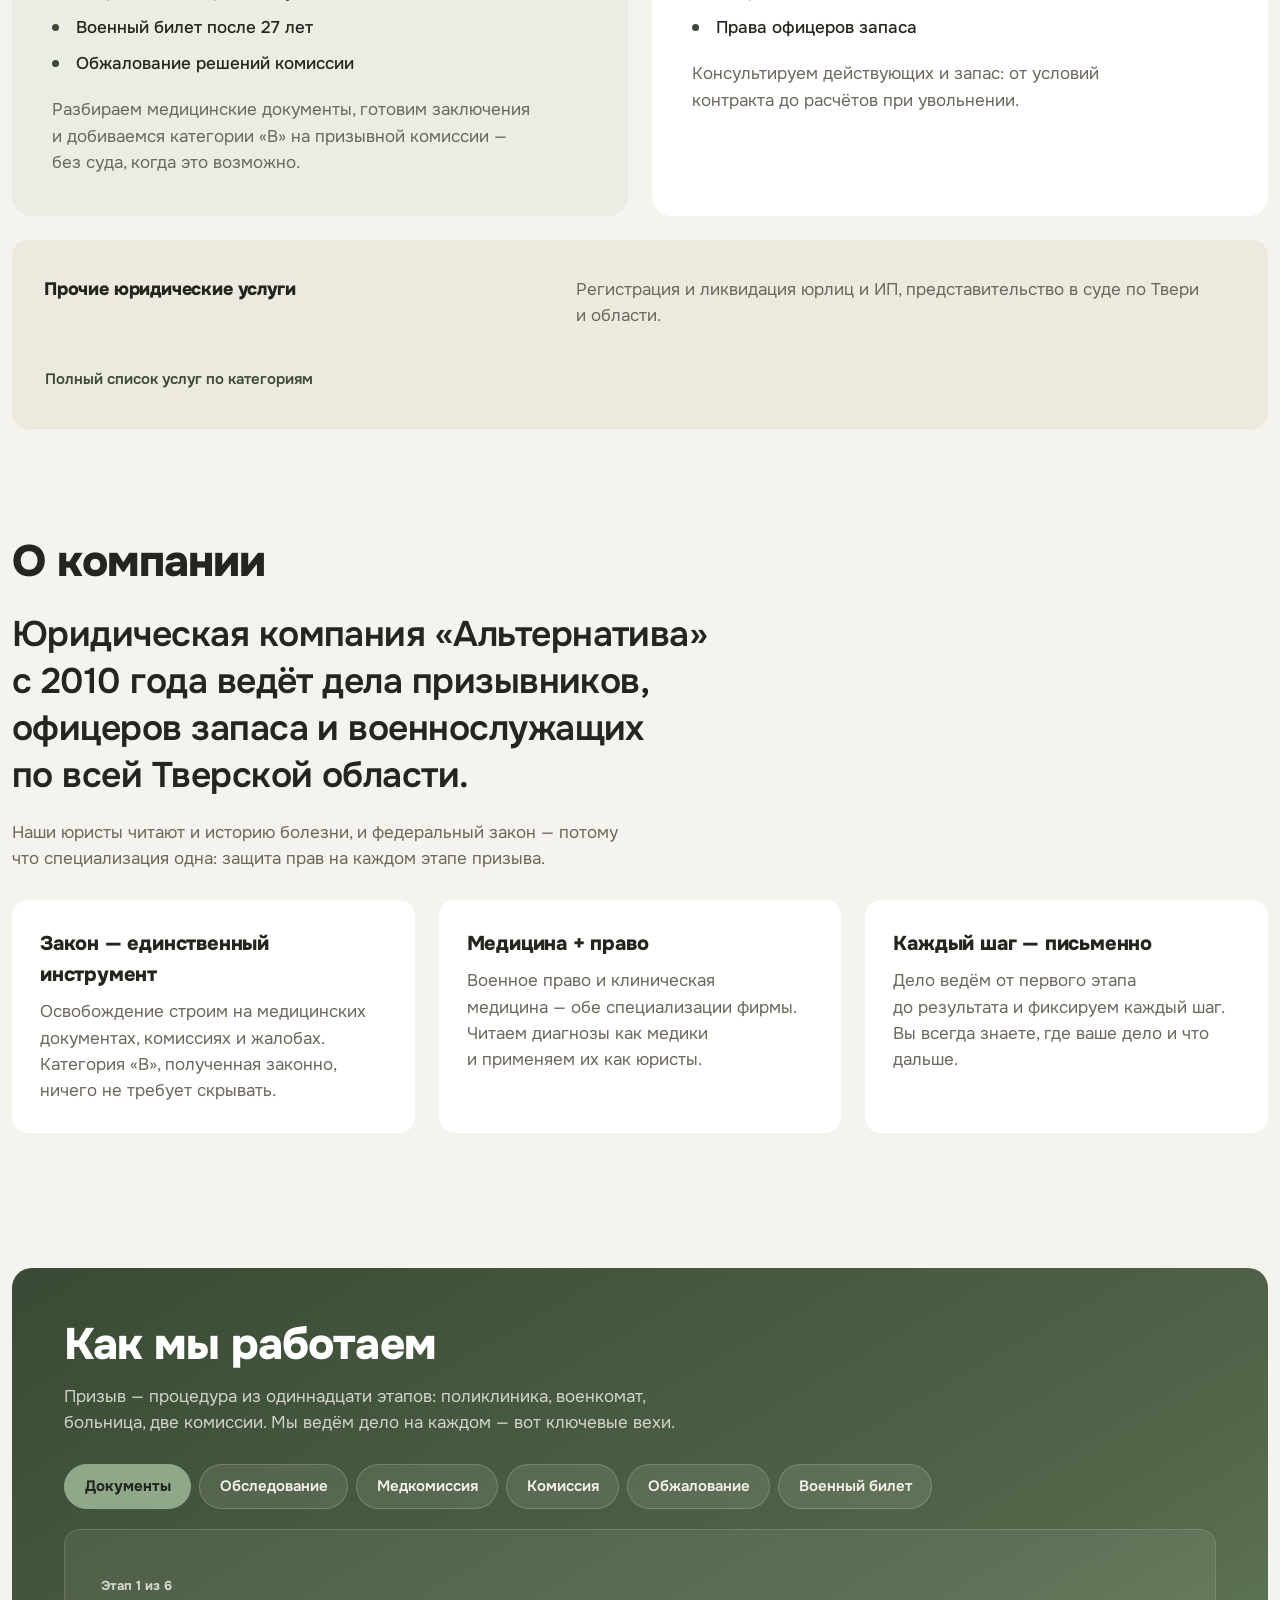
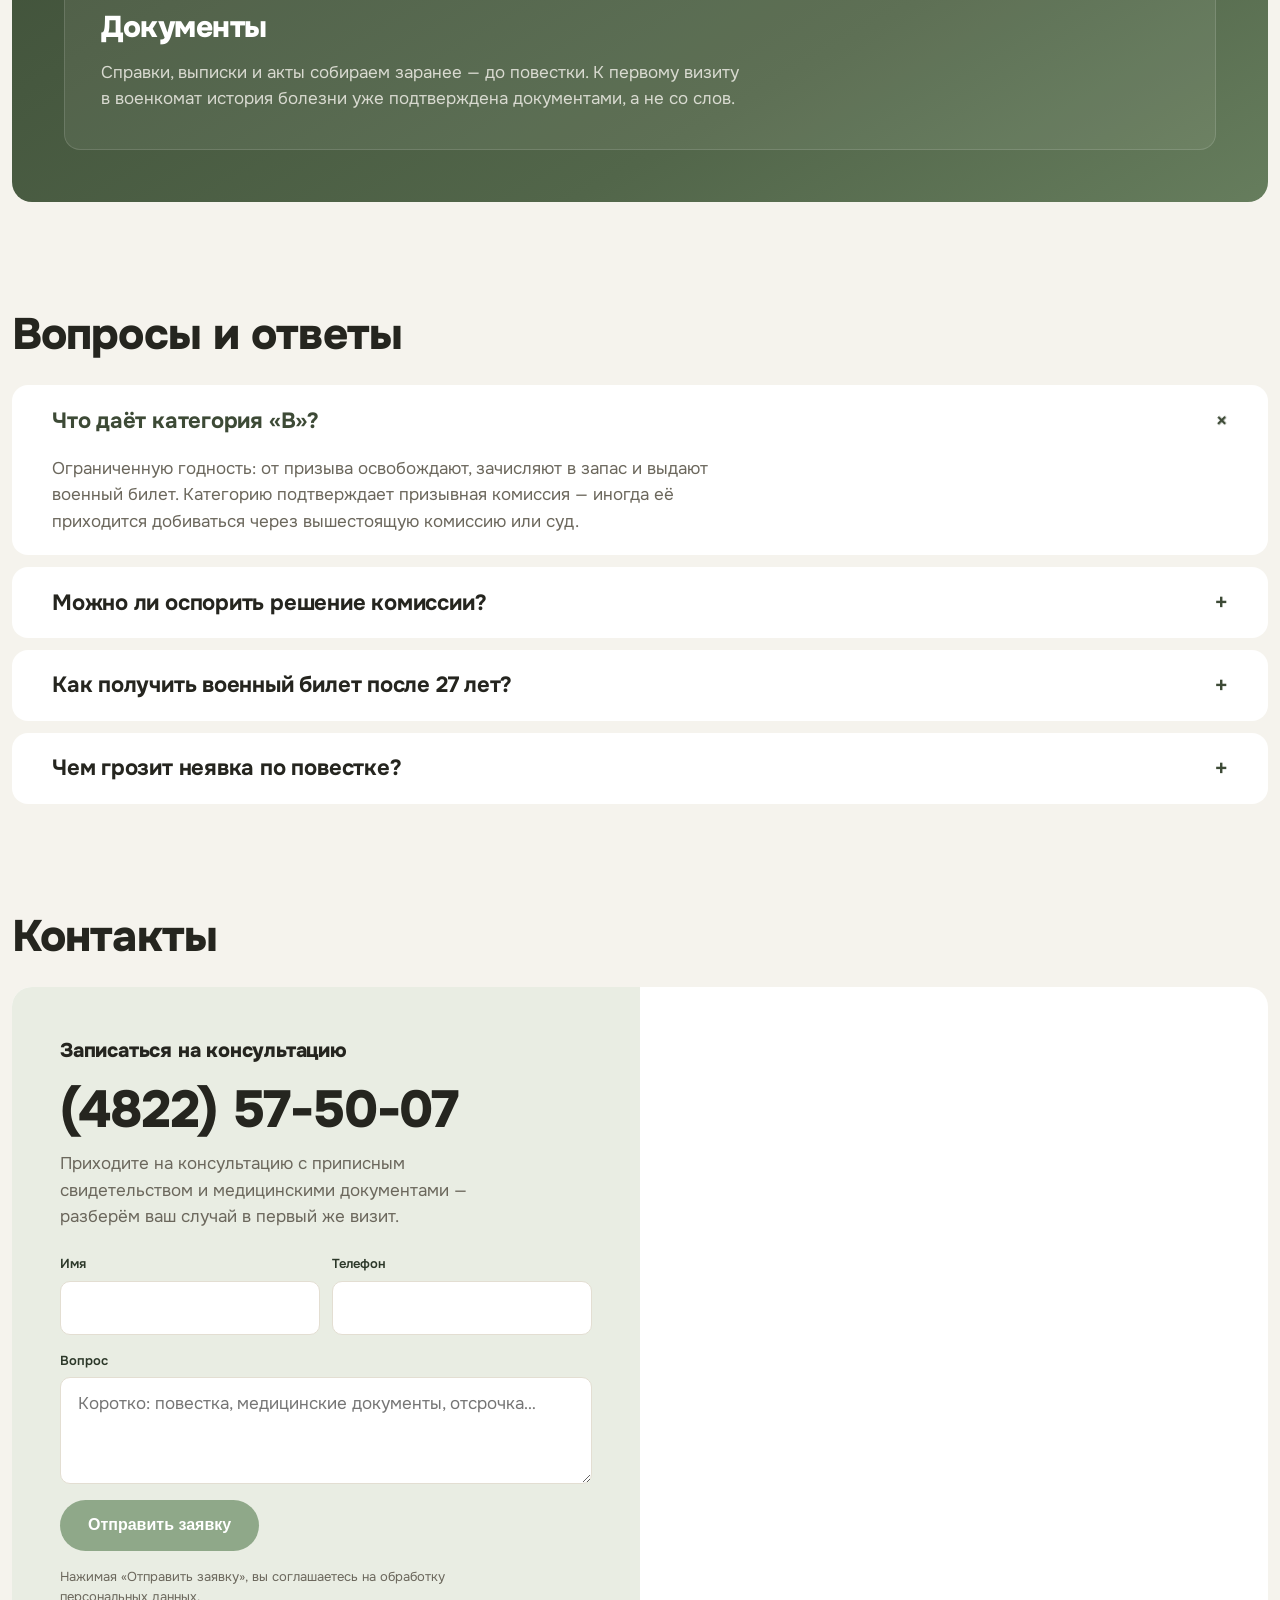
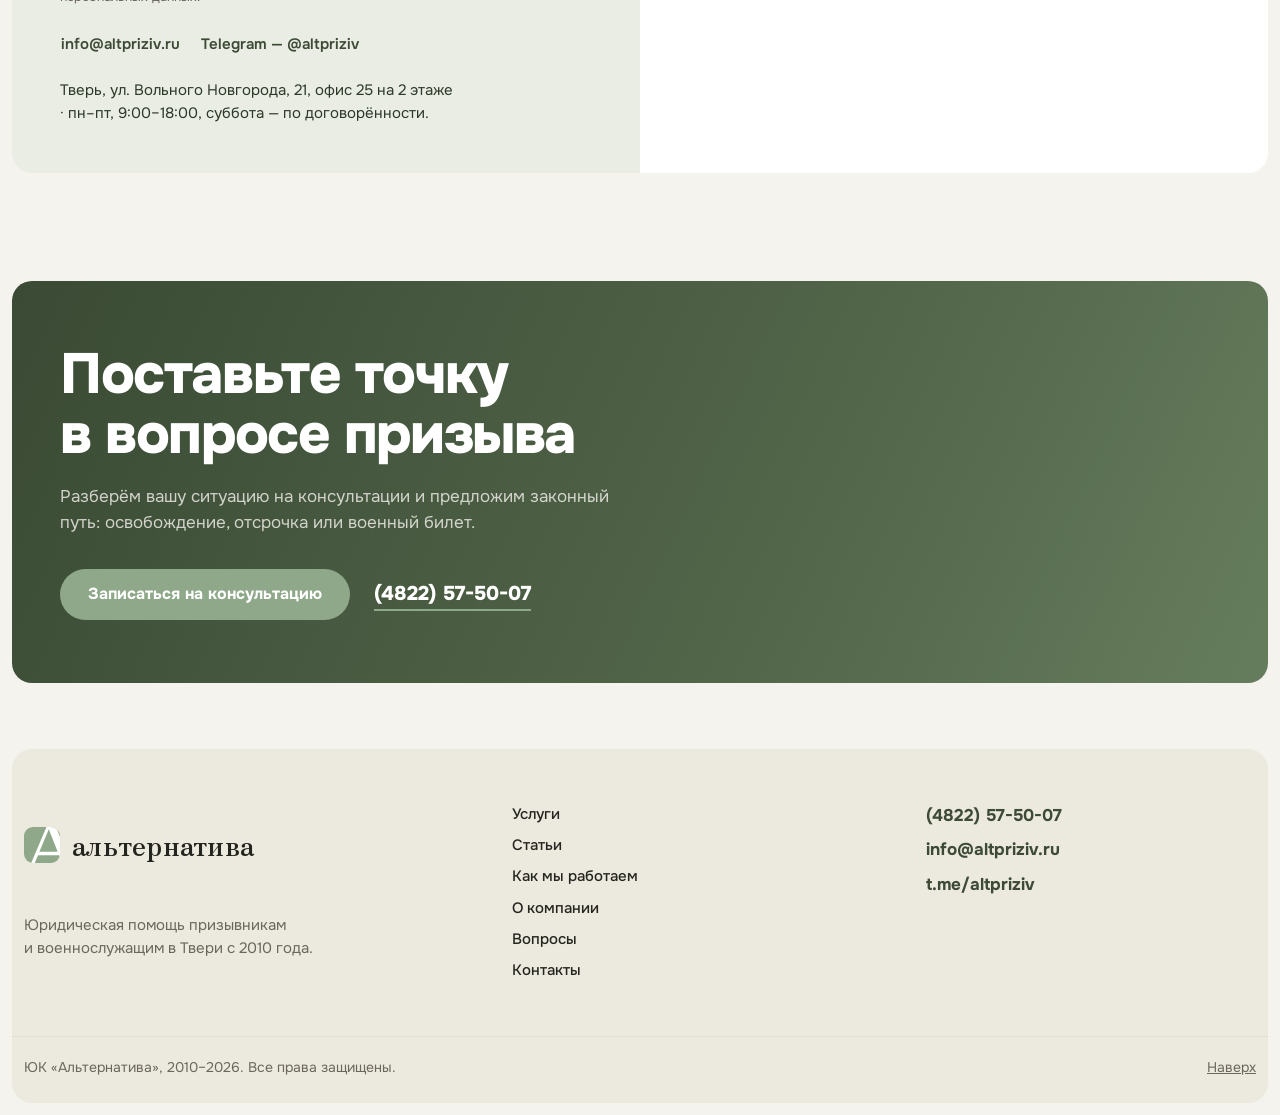
==== commit a03b7b51: "💬 feat: drop city names from hero ticker items Both ticker groups (visible + animation duplicate) no" ====
--- a/index.html
+++ b/index.html
@@ -10,6 +10,8 @@
   <link rel="preconnect" href="https://fonts.gstatic.com" crossorigin>
   <link href="https://fonts.googleapis.com/css2?family=Onest:wght@400;500;600;700;800&family=Zen+Antique&display=swap" rel="stylesheet">
   <link rel="stylesheet" href="css/style.css">
+  <script src="js/icons.js"></script>
+  <script src="js/vendor/iconify-icon.min.js"></script>
 </head>
 <body>
 
@@ -36,7 +38,7 @@
       <a class="header__phone" href="tel:+74822575007">(4822) 57-50-07</a>
     </div>
     <a class="btn btn--sm" href="#contact">Консультация</a>
-    <button class="header__menu" type="button" aria-expanded="false" aria-controls="menu-sheet">Меню</button>
+    <button class="header__menu" type="button" aria-expanded="false" aria-controls="menu-sheet"><iconify-icon icon="ph:list-bold" aria-hidden="true"></iconify-icon><span class="header__menu-label">Меню</span></button>
   </div>
   <div class="container menu-sheet" id="menu-sheet" hidden>
     <a href="services.html">Услуги</a>
@@ -45,8 +47,8 @@
     <a href="#about">О компании</a>
     <a href="#faq">Вопросы</a>
     <a href="#contact">Контакты</a>
-    <a href="mailto:info@altpriziv.ru">info@altpriziv.ru</a>
-    <a href="tel:+74822575007">(4822) 57-50-07</a>
+    <a href="mailto:info@altpriziv.ru"><iconify-icon icon="ph:envelope-simple" aria-hidden="true"></iconify-icon>info@altpriziv.ru</a>
+    <a href="tel:+74822575007"><iconify-icon icon="ph:phone" aria-hidden="true"></iconify-icon>(4822) 57-50-07</a>
   </div>
 </header>
 
@@ -64,20 +66,20 @@
         <div class="ticker__viewport">
           <div class="ticker__track">
             <div class="ticker__group">
-              <span class="ticker__item"><strong>Тверь</strong> — освобождение по здоровью</span>
-              <span class="ticker__item"><strong>Ржев</strong> — отсрочка студенту</span>
-              <span class="ticker__item"><strong>Вышний Волочёк</strong> — военный билет после 27</span>
-              <span class="ticker__item"><strong>Кимры</strong> — обжалование комиссии</span>
-              <span class="ticker__item"><strong>Торжок</strong> — категория «В» через жалобу</span>
-              <span class="ticker__item"><strong>Бежецк</strong> — защита военнослужащего</span>
+              <span class="ticker__item">Освобождение по здоровью</span>
+              <span class="ticker__item">Отсрочка студенту</span>
+              <span class="ticker__item">Военный билет после 27</span>
+              <span class="ticker__item">Обжалование комиссии</span>
+              <span class="ticker__item">Категория «В» через жалобу</span>
+              <span class="ticker__item">Защита военнослужащего</span>
             </div>
             <div class="ticker__group" aria-hidden="true">
-              <span class="ticker__item"><strong>Тверь</strong> — освобождение по здоровью</span>
-              <span class="ticker__item"><strong>Ржев</strong> — отсрочка студенту</span>
-              <span class="ticker__item"><strong>Вышний Волочёк</strong> — военный билет после 27</span>
-              <span class="ticker__item"><strong>Кимры</strong> — обжалование комиссии</span>
-              <span class="ticker__item"><strong>Торжок</strong> — категория «В» через жалобу</span>
-              <span class="ticker__item"><strong>Бежецк</strong> — защита военнослужащего</span>
+              <span class="ticker__item">Освобождение по здоровью</span>
+              <span class="ticker__item">Отсрочка студенту</span>
+              <span class="ticker__item">Военный билет после 27</span>
+              <span class="ticker__item">Обжалование комиссии</span>
+              <span class="ticker__item">Категория «В» через жалобу</span>
+              <span class="ticker__item">Защита военнослужащего</span>
             </div>
           </div>
         </div>
--- a/css/style.css
+++ b/css/style.css
@@ -117,11 +117,6 @@
   display: flex; align-items: center; gap: var(--space-5);
   height: var(--header-h);
   font-size: 0.9375rem; font-weight: 600;
-  background: rgba(245, 243, 237, 0.12);
-  border: 1px solid rgba(245, 243, 237, 0.18);
-  backdrop-filter: blur(10px);
-  -webkit-backdrop-filter: blur(10px);
-  border-radius: 999px;
   padding: 0 var(--space-5);
 }
 .header__nav a { display: inline-flex; align-items: center; height: var(--header-h); text-decoration: none; color: var(--cream); transition: color 0.15s; }
@@ -147,7 +142,10 @@
 .page-light .header__mail { color: var(--muted); }
 .page-light .header__mail:hover, .page-light .header__phone:hover { color: var(--deep); }
 .page-light .header__phone { color: var(--ink); }
-.page-light .menu-sheet a { color: var(--ink); }
+.page-light .menu-sheet a { color: var(--cream); }
+.page-light .menu-sheet :focus-visible { outline-color: var(--cream); }
+.page-light .header__menu { background: var(--tint); border-color: rgba(34, 37, 31, 0.14); color: var(--deep-dark); }
+.page-light .header__menu:hover { background: #dbe4d2; }
 
 /* ===== каталог услуг (services.html): фильтры слева, список справа ===== */
 .catalog-page { padding-block: var(--section-block); }
@@ -199,6 +197,27 @@
 .service-row p { margin-top: 0.35rem; color: var(--muted); font-size: 0.9375rem; max-width: 52ch; }
 .service-cat { flex: none; color: var(--deep); font-size: 0.8125rem; font-weight: 600; }
 .catalog-empty { padding: 1.5rem 0; color: var(--muted); }
+
+/* ===== пагинатор списков (services.html, blog.html): пилюли в тон фильтрам ===== */
+.pager {
+  display: flex; align-items: center; justify-content: center;
+  gap: var(--space-1);
+  margin-top: var(--space-4);
+  padding-block: var(--space-3);
+}
+.pager[hidden] { display: none; }
+.pager__btn {
+  min-width: 2.5em;
+  padding: 0.5em 0.85em;
+  background: transparent; border: 0; border-radius: 999px;
+  font: inherit; font-size: 0.9375rem; font-weight: 600;
+  color: var(--muted);
+  cursor: pointer;
+  transition: background-color 0.18s ease, color 0.18s ease;
+}
+.pager__btn:hover:not(:disabled) { color: var(--ink); }
+.pager__btn:disabled { opacity: 0.35; cursor: default; }
+.pager__btn.is-active { background: var(--tint); color: var(--deep-dark); font-weight: 700; }
 
 /* ===== блог (blog.html): список статей ===== */
 .blog-page { padding-block: var(--section-block); }
@@ -564,16 +583,35 @@
 @media (max-width: 900px) {
   .header__nav, .header__contacts, .header__row > .btn--sm { display: none; }
   .header__menu {
-    display: inline-flex; margin-left: auto;
+    display: inline-flex; align-items: center; gap: 0.5em;
+    margin-left: auto;
     background: rgba(245, 243, 237, 0.12);
     border: 1px solid rgba(245, 243, 237, 0.2);
     color: var(--cream); border-radius: 999px;
     font: inherit; font-size: 0.9375rem; font-weight: 600;
-    height: var(--header-h); padding: 0 1.5em; cursor: pointer;
+    height: var(--header-h); padding: 0 1.35em; cursor: pointer;
+    transition: background-color 0.18s ease;
   }
-  .menu-sheet { display: grid; gap: var(--space-1); padding-bottom: var(--space-4); }
+  .header__menu:hover { background: rgba(245, 243, 237, 0.2); }
+  .header__menu:focus-visible { outline: 2px solid currentColor; outline-offset: 2px; }
+  .header__menu iconify-icon { font-size: 1.3em; }
+  .menu-sheet {
+    display: grid; gap: var(--space-1);
+    background: var(--deep);
+    border-radius: var(--radius-lg);
+    padding: var(--space-3) var(--space-4) calc(var(--space-4) - var(--space-1));
+    box-shadow: 0 16px 40px rgba(34, 37, 31, 0.28); /* тень только на плавающем меню */
+  }
   .menu-sheet[hidden] { display: none; }
-  .menu-sheet a { padding: var(--space-2) var(--space-1); text-decoration: none; font-weight: 600; color: var(--cream); }
+  .menu-sheet:not([hidden]) { animation: sheet-in 0.25s cubic-bezier(0.2, 0.7, 0.2, 1) both; }
+  .menu-sheet a {
+    display: block; padding: var(--space-2) var(--space-3);
+    text-decoration: none; font-weight: 600; color: var(--cream);
+    border-radius: var(--radius);
+    transition: background-color 0.18s ease, color 0.18s ease;
+  }
+  .menu-sheet a:hover { background: rgba(245, 243, 237, 0.08); color: #fff; }
+  .menu-sheet iconify-icon { font-size: 1.15em; vertical-align: -0.25em; margin-right: 0.45em; }
 
   .hero__inner { padding-top: clamp(6.5rem, 18vh, 9rem); }
   .hero__inner h1 { max-width: 16ch; }
@@ -614,12 +652,17 @@
   transition-delay: var(--d, 0ms);
 }
 
+@keyframes sheet-in {
+  from { opacity: 0; transform: translateY(-8px); }
+}
+
 @media (prefers-reduced-motion: reduce) {
   html { scroll-behavior: auto; }
   .reveal { opacity: 1; transform: none; transition: none; }
-  .btn, .chip, .find-phone, .find-pill, .cta-phone { transition: none; }
+  .btn, .chip, .find-phone, .find-pill, .cta-phone, .pager__btn { transition: none; }
   .ticker__track { animation: none; }
   .ticker__viewport { overflow-x: auto; }
+  .menu-sheet:not([hidden]) { animation: none; }
   .stage:not([hidden]) { animation: none; }
   .faq-card[open] > .faq-a { animation: none; }
 }
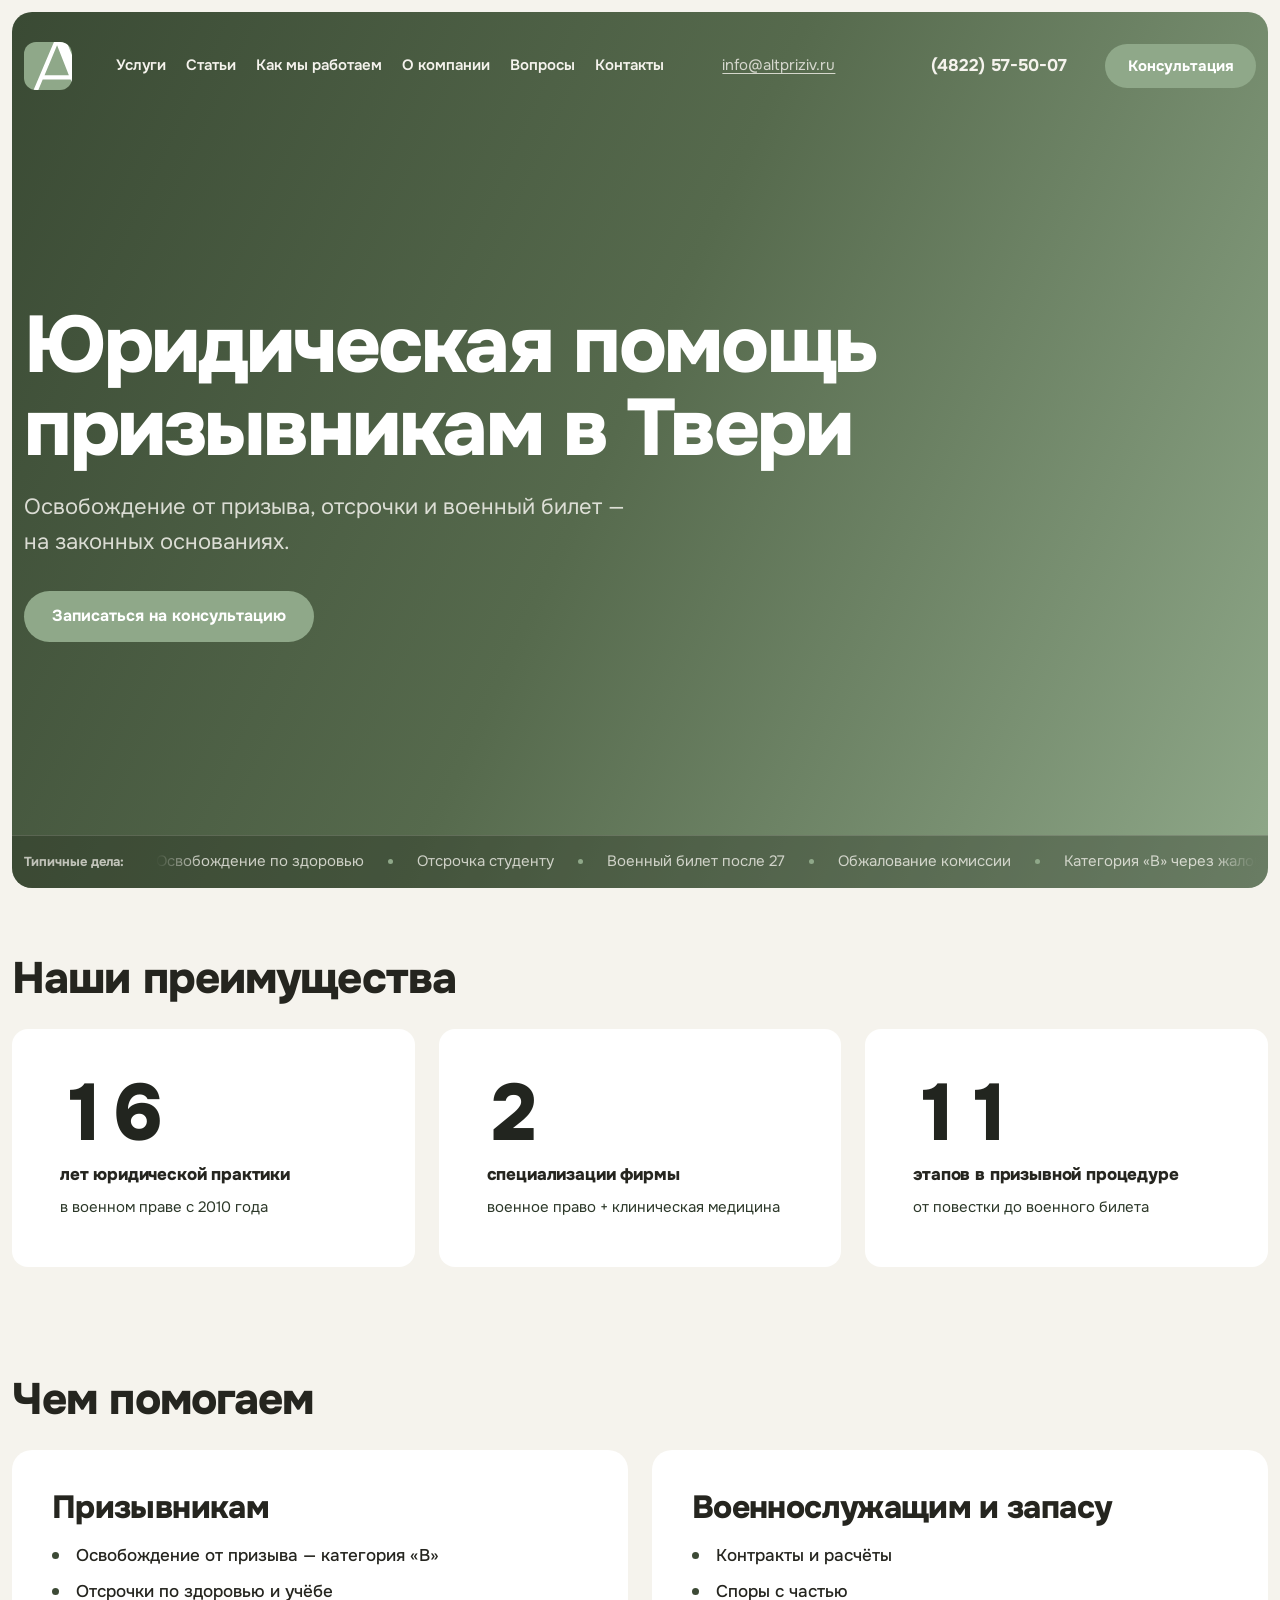
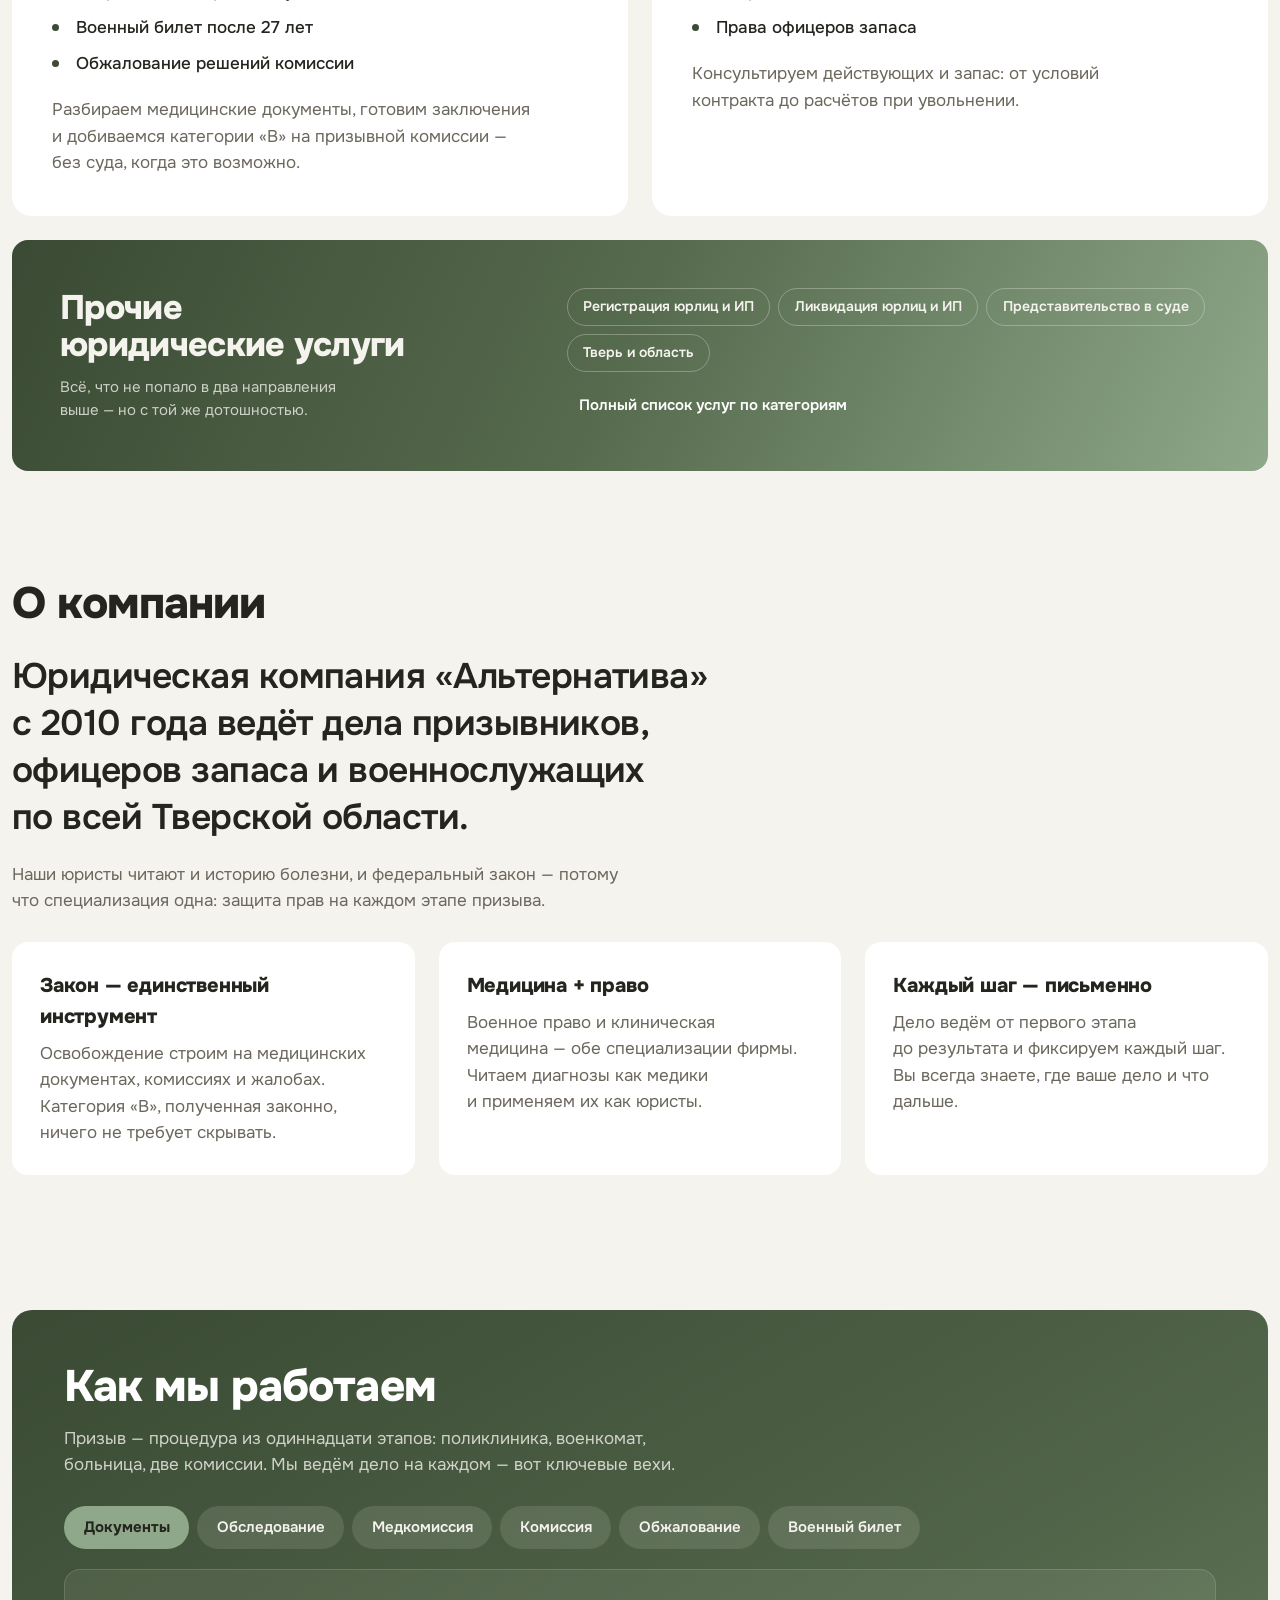
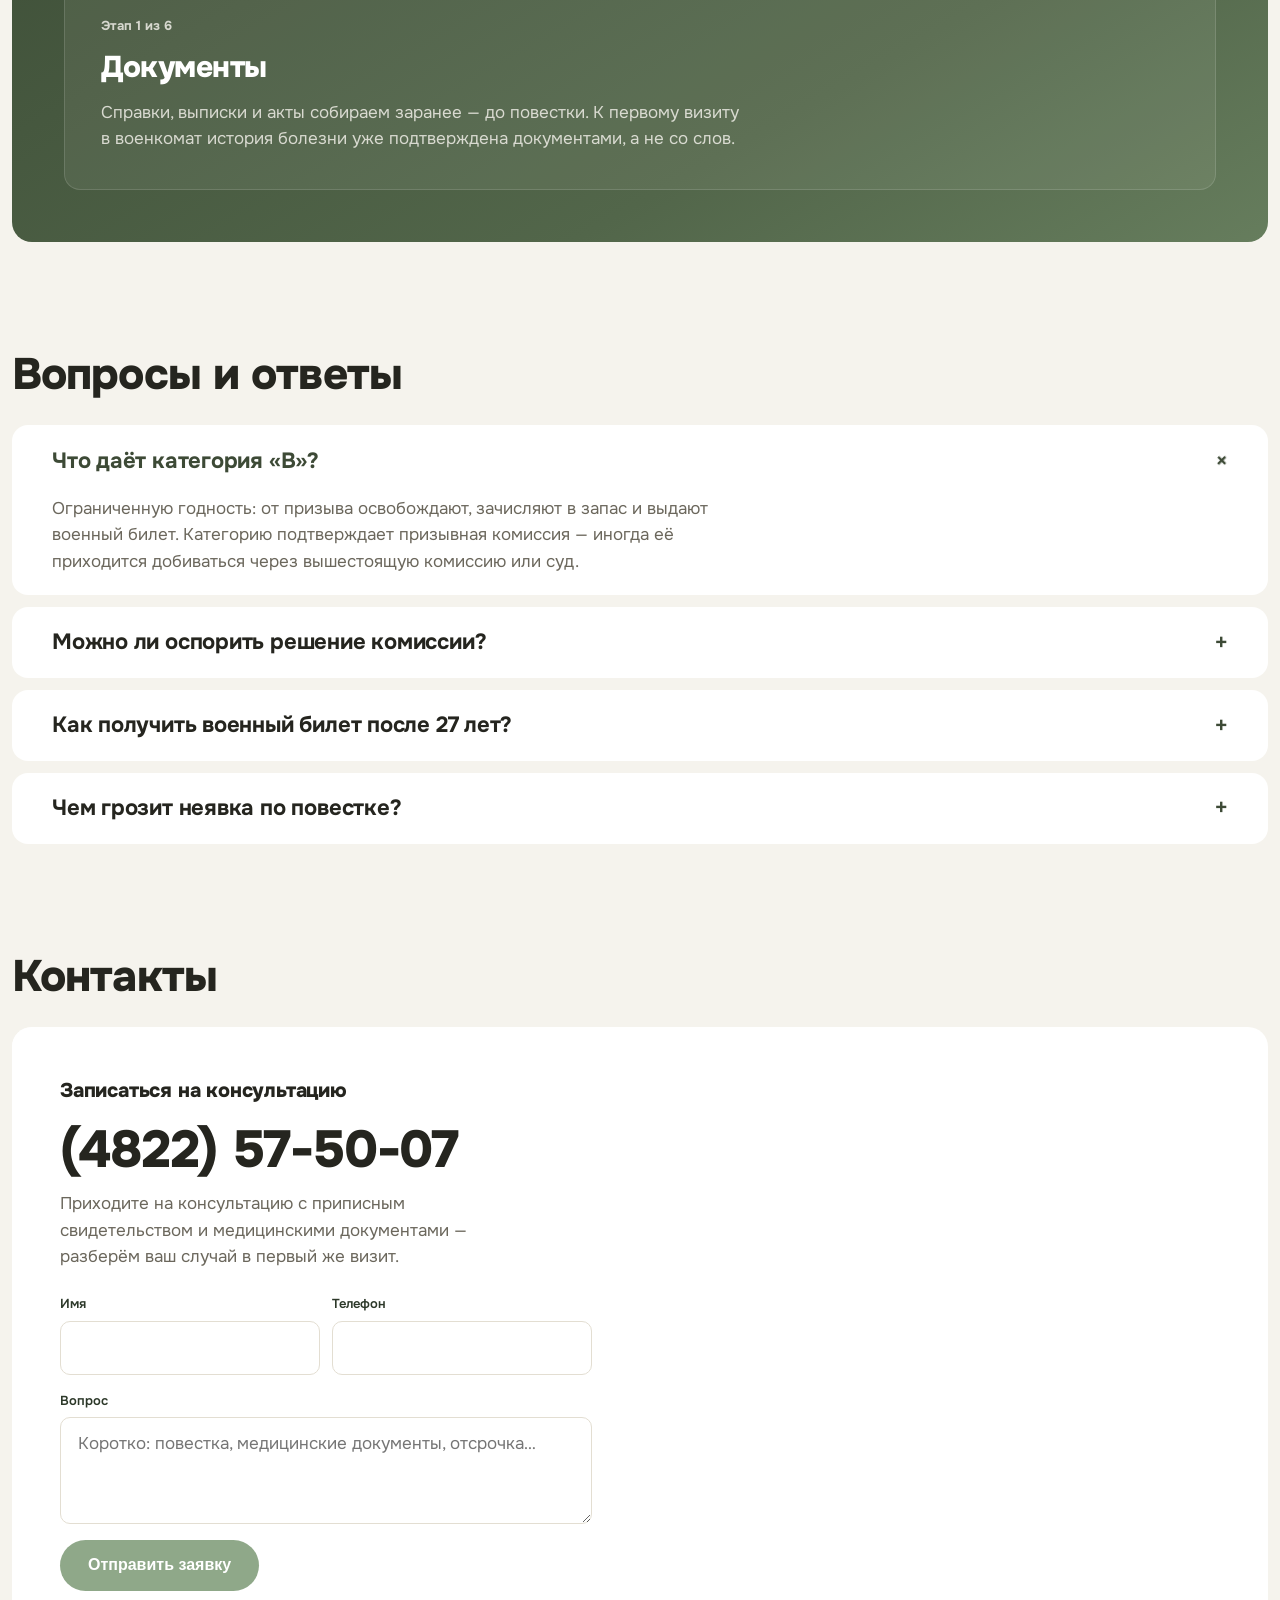
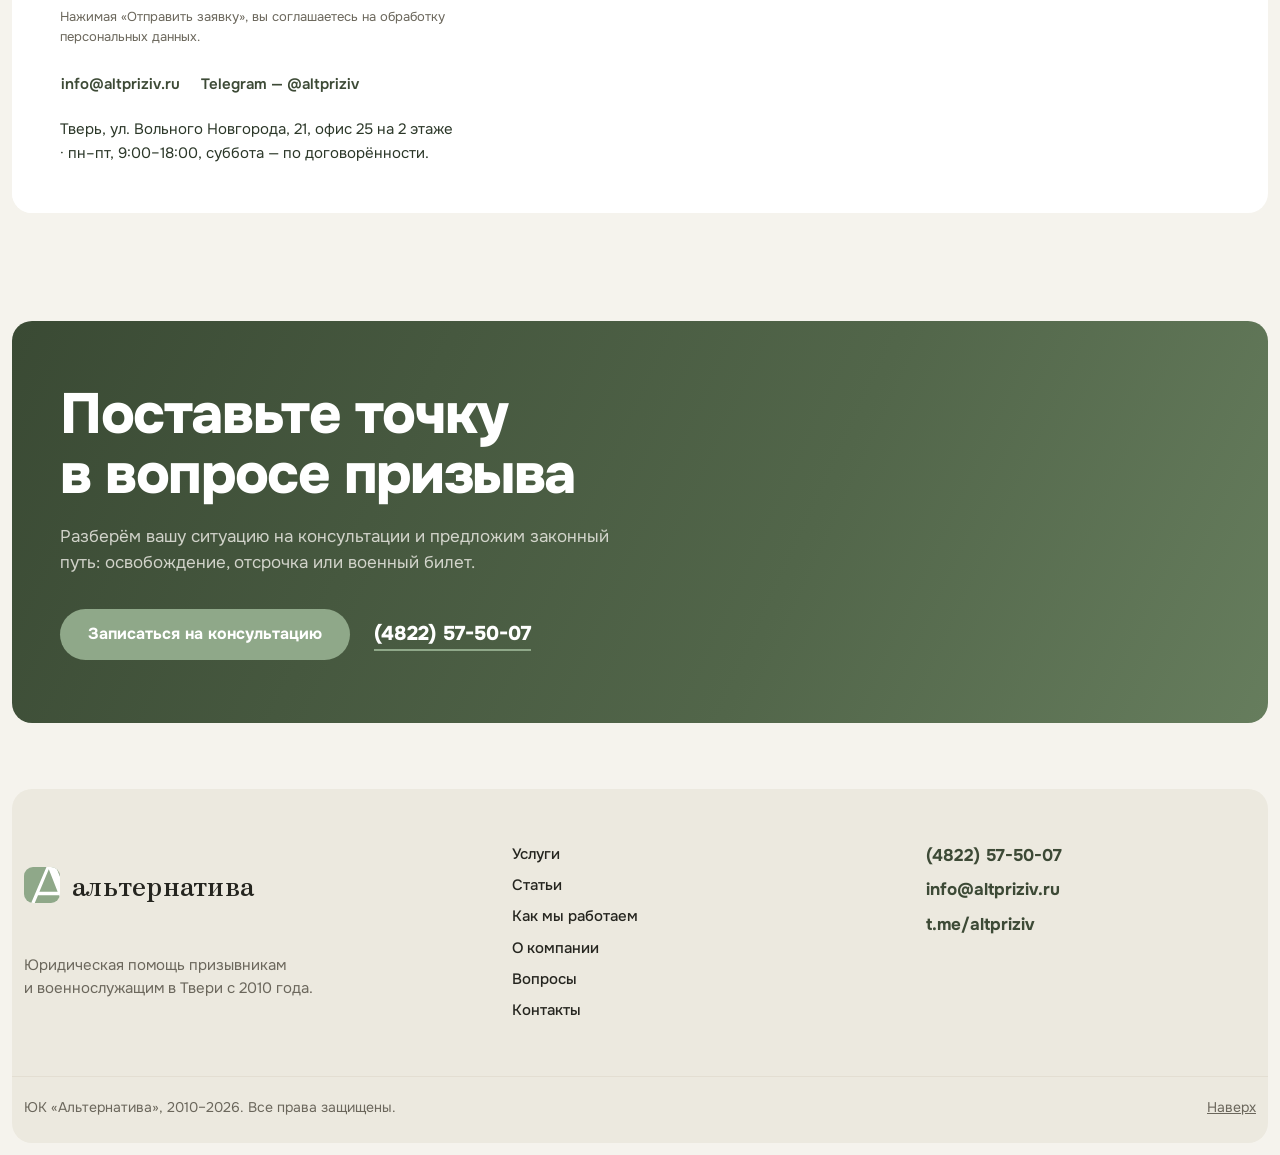
==== commit ff88eb07: "💄 style: rework services-extra ribbon and drop button borders" ====
--- a/index.html
+++ b/index.html
@@ -138,9 +138,19 @@
       </article>
     </div>
     <aside class="services-extra">
-      <h3>Прочие юридические услуги</h3>
-      <p>Регистрация и&nbsp;ликвидация юрлиц и&nbsp;ИП, представительство в&nbsp;суде по&nbsp;Твери и&nbsp;области.</p>
-      <a class="find-pill" href="services.html">Полный список услуг по категориям</a>
+      <div class="services-extra__body">
+        <h3>Прочие юридические услуги</h3>
+        <p>Всё, что&nbsp;не&nbsp;попало в&nbsp;два направления выше&nbsp;— но&nbsp;с&nbsp;той&nbsp;же дотошностью.</p>
+      </div>
+      <div class="services-extra__side">
+        <ul class="services-extra__chips">
+          <li>Регистрация юрлиц и&nbsp;ИП</li>
+          <li>Ликвидация юрлиц и&nbsp;ИП</li>
+          <li>Представительство в&nbsp;суде</li>
+          <li>Тверь и&nbsp;область</li>
+        </ul>
+        <a class="find-pill" href="services.html">Полный список услуг по категориям</a>
+      </div>
     </aside>
   </section>
 
--- a/css/style.css
+++ b/css/style.css
@@ -134,7 +134,7 @@
 .menu-sheet { display: none; }
 
 /* ===== светлая шапка (services.html): та же шапка на кремовом фоне ===== */
-.page-light.site-header { position: static; padding-top: 0; }
+.page-light.site-header { position: static; }
 .page-light .site-header :focus-visible { outline-color: var(--deep); }
 .page-light .header__nav a { color: var(--ink); }
 .page-light .header__nav a:hover { color: var(--deep); }
@@ -144,7 +144,7 @@
 .page-light .header__phone { color: var(--ink); }
 .page-light .menu-sheet a { color: var(--cream); }
 .page-light .menu-sheet :focus-visible { outline-color: var(--cream); }
-.page-light .header__menu { background: var(--tint); border-color: rgba(34, 37, 31, 0.14); color: var(--deep-dark); }
+.page-light .header__menu { background: var(--tint); color: var(--deep-dark); }
 .page-light .header__menu:hover { background: #dbe4d2; }
 
 /* ===== каталог услуг (services.html): фильтры слева, список справа ===== */
@@ -191,7 +191,7 @@
   padding-block: 1.1rem;
   border-bottom: 1px solid var(--rule); /* taste-skill-ignore — табличные строки каталога, линейки уместны */
 }
-.service-row:last-of-type { border-bottom: 0; }
+.service-row.is-last { border-bottom: 0; }
 .service-row[hidden] { display: none; }
 .service-row h3 { font-size: 1.0625rem; font-weight: 700; letter-spacing: -0.01em; }
 .service-row p { margin-top: 0.35rem; color: var(--muted); font-size: 0.9375rem; max-width: 52ch; }
@@ -233,7 +233,7 @@
   padding: clamp(0.75rem, 2vw, 1.5rem) clamp(1rem, 3vw, 2rem);
 }
 .post-row { padding-block: 1.35rem; border-bottom: 1px solid var(--rule); } /* taste-skill-ignore — табличные строки списка статей, линейки уместны */
-.post-row:last-of-type { border-bottom: 0; }
+.post-row.is-last { border-bottom: 0; }
 .post-meta { display: flex; flex-wrap: wrap; gap: var(--space-3); color: var(--muted); font-size: 0.875rem; }
 .post-cat { color: var(--deep); font-weight: 600; }
 .post-title {
@@ -247,7 +247,19 @@
 .post-excerpt { margin-top: 0.5rem; color: var(--muted); max-width: 62ch; }
 
 /* ===== страница статьи ===== */
-.article-page { padding-block: var(--section-block); }
+.article-page {
+  padding-block: var(--section-block);
+  /* горизонтальный отступ карточки статьи */
+  --article-inset: clamp(1rem, 3.75vw, 3.5rem);
+}
+/* статья целиком — одна большая белая карточка; CTA и «Другие статьи» — ниже, на фоне страницы */
+.article-card {
+  background: var(--paper);
+  border-radius: var(--radius-xl);
+  padding: clamp(1.25rem, 3vw, 2.5rem) var(--article-inset);
+}
+/* первый заголовок тела без своего отступа сверху: зазор от шапки задаёт margin у .article-body */
+.article-card .article-body > h2:first-child { margin-top: 0; }
 .article-head h1 {
   margin-top: var(--space-3);
   font-size: clamp(1.875rem, 1.3rem + 2.5vw, 3rem);
@@ -300,7 +312,7 @@
   align-items: start;
 }
 .adv {
-  background: var(--tint);
+  background: var(--paper);
   border-radius: var(--radius-lg);
   padding: var(--panel-pad-lg);
   display: grid; gap: 0.45rem; justify-items: start; align-content: start;
@@ -358,7 +370,7 @@
   border-radius: var(--radius-xl);
   padding: clamp(1.5rem, 3.5vw, 2.5rem);
 }
-.brandcard--mint { background: var(--tint); }
+.brandcard--mint { background: var(--paper); }
 .brandcard--paper { background: var(--paper); }
 .brandcard h3 {
   font-size: clamp(1.5rem, 1.2rem + 1.2vw, 2rem);
@@ -373,18 +385,51 @@
 }
 .brandcard__note { margin-top: var(--space-5); color: var(--muted); max-width: 44ch; }
 
-/* широкая лента прочих услуг */
+/* широкая лента прочих услуг: тёмный шалфей — зеркало героя */
 .services-extra {
   margin-top: var(--grid-gap);
-  display: flex; align-items: baseline; justify-content: space-between;
-  gap: var(--space-4) var(--space-6); flex-wrap: wrap;
-  background: var(--surface);
+  display: grid; grid-template-columns: minmax(0, 5fr) minmax(0, 7fr);
+  gap: var(--space-5) var(--space-8);
+  align-items: center;
+  background: linear-gradient(115deg, #3a4a34 0%, #566a4d 48%, #8fa889 100%); /* taste-skill-ignore — градиент в шалфейной гамме логотипа */
   border-radius: var(--radius-lg);
-  padding: var(--panel-pad);
-}
-.services-extra h3 { font-size: 1.125rem; font-weight: 800; letter-spacing: -0.01em; }
-.services-extra p { margin-top: 0.3rem; color: var(--muted); max-width: 60ch; }
-.services-extra .find-pill { margin-top: var(--space-4); }
+  padding: var(--panel-pad-lg);
+  color: var(--cream);
+}
+.services-extra :focus-visible { outline-color: var(--cream); }
+.services-extra h3 {
+  font-size: clamp(1.375rem, 1rem + 1.6vw, 2.125rem);
+  font-weight: 800; letter-spacing: -0.02em; line-height: 1.1;
+  color: var(--cream); text-wrap: balance;
+}
+.services-extra p {
+  margin-top: var(--space-3);
+  color: rgba(245, 243, 237, 0.78); /* taste-skill-ignore — приглушённый крем на тёмной панели */
+  max-width: 32ch; font-size: 0.9375rem;
+}
+.services-extra__side { display: grid; gap: var(--space-4); justify-items: start; }
+.services-extra__chips {
+  list-style: none; margin: 0; padding: 0;
+  display: flex; flex-wrap: wrap; gap: var(--space-2);
+}
+.services-extra__chips li {
+  border: 1px solid rgba(245, 243, 237, 0.3); /* taste-skill-ignore — кромка чипа на тёмном */
+  border-radius: 999px;
+  padding: 0.5em 1.1em;
+  font-size: 0.875rem; font-weight: 600;
+  color: var(--cream);
+  white-space: nowrap;
+}
+/* пилюля-ссылка внутри тёмной ленты: текст, на hover — мягкая заливка без обводки */
+.services-extra .find-pill {
+  margin-left: 0;
+  color: #fff;
+  transition: color 0.18s ease, background-color 0.18s ease;
+}
+.services-extra .find-pill:hover {
+  background: rgba(245, 243, 237, 0.12); /* taste-skill-ignore — кремовая подложка на тёмном */
+  color: var(--cream);
+}
 
 /* ===== about: манифест + три принципа ===== */
 .about-lede {
@@ -418,17 +463,17 @@
 /* чипы этапов */
 .timeline { margin-top: var(--heading-gap); display: flex; flex-wrap: wrap; gap: 0.5rem; }
 .chip {
-  background: rgba(245, 243, 237, 0.1);
-  border: 1px solid rgba(245, 243, 237, 0.2);
+  background: rgba(245, 243, 237, 0.12);
+  border: 0;
   color: var(--cream);
   border-radius: 999px;
   padding: 0.68em 1.3em;
   font: inherit; font-size: 0.9375rem; font-weight: 600;
   cursor: pointer;
-  transition: background 0.18s ease, border-color 0.18s ease;
+  transition: background 0.18s ease;
 }
 .chip:hover { background: rgba(245, 243, 237, 0.2); }
-.chip.is-active { background: var(--accent); border-color: var(--accent); color: var(--ink); font-weight: 700; }
+.chip.is-active { background: var(--accent); color: var(--ink); font-weight: 700; }
 
 /* карточка активного этапа */
 .stages { margin-top: var(--space-5); }
@@ -486,7 +531,7 @@
   display: grid; grid-template-columns: minmax(0, 1fr) minmax(0, 1fr);
   grid-template-areas: "call map";
 }
-.find-call { grid-area: call; background: var(--tint); padding: var(--panel-pad-lg); display: grid; align-content: start; }
+.find-call { grid-area: call; background: var(--paper); padding: var(--panel-pad-lg); display: grid; align-content: start; }
 .find-heading { font-size: 1.25rem; font-weight: 800; letter-spacing: -0.01em; }
 .find-phone {
   display: block; width: fit-content; margin-top: var(--space-4);
@@ -581,12 +626,13 @@
 
 /* ===== phone ===== */
 @media (max-width: 900px) {
+  .site-header { padding-top: 0; }
   .header__nav, .header__contacts, .header__row > .btn--sm { display: none; }
   .header__menu {
     display: inline-flex; align-items: center; gap: 0.5em;
     margin-left: auto;
-    background: rgba(245, 243, 237, 0.12);
-    border: 1px solid rgba(245, 243, 237, 0.2);
+    background: rgba(245, 243, 237, 0.14);
+    border: 0;
     color: var(--cream); border-radius: 999px;
     font: inherit; font-size: 0.9375rem; font-weight: 600;
     height: var(--header-h); padding: 0 1.35em; cursor: pointer;
@@ -625,9 +671,16 @@
   .service-row { flex-direction: column; align-items: flex-start; gap: var(--space-2); }
   .service-cat { order: -1; }
 
+  /* списки услуг и статей: ровный воздух внутри панели (16px со всех сторон),
+     строки одинаковой высоты, пагинатор без лишнего зазора снизу */
+  .catalog__list, .blog__list { padding: var(--space-4); }
+  .post-row { padding-block: 1.1rem; }
+  .catalog__list .pager, .blog__list .pager { margin-top: 0; padding-block: var(--space-2); }
+
   .ticker__tag { display: none; }
 
   .brandcards { grid-template-columns: 1fr; }
+  .services-extra { grid-template-columns: 1fr; align-items: start; }
 
   .principles { grid-template-columns: 1fr; }
 
@@ -636,7 +689,7 @@
   .apply__row { grid-template-columns: 1fr; }
   .find-map { min-height: 300px; }
 
-  .footer__grid { grid-template-columns: 1fr; gap: var(--space-7); }
+  .footer__grid { grid-template-columns: 1fr; gap: var(--space-7); padding-top: var(--space-6); }
   .footer__legal { flex-direction: column; gap: var(--space-3); }
 }
 
